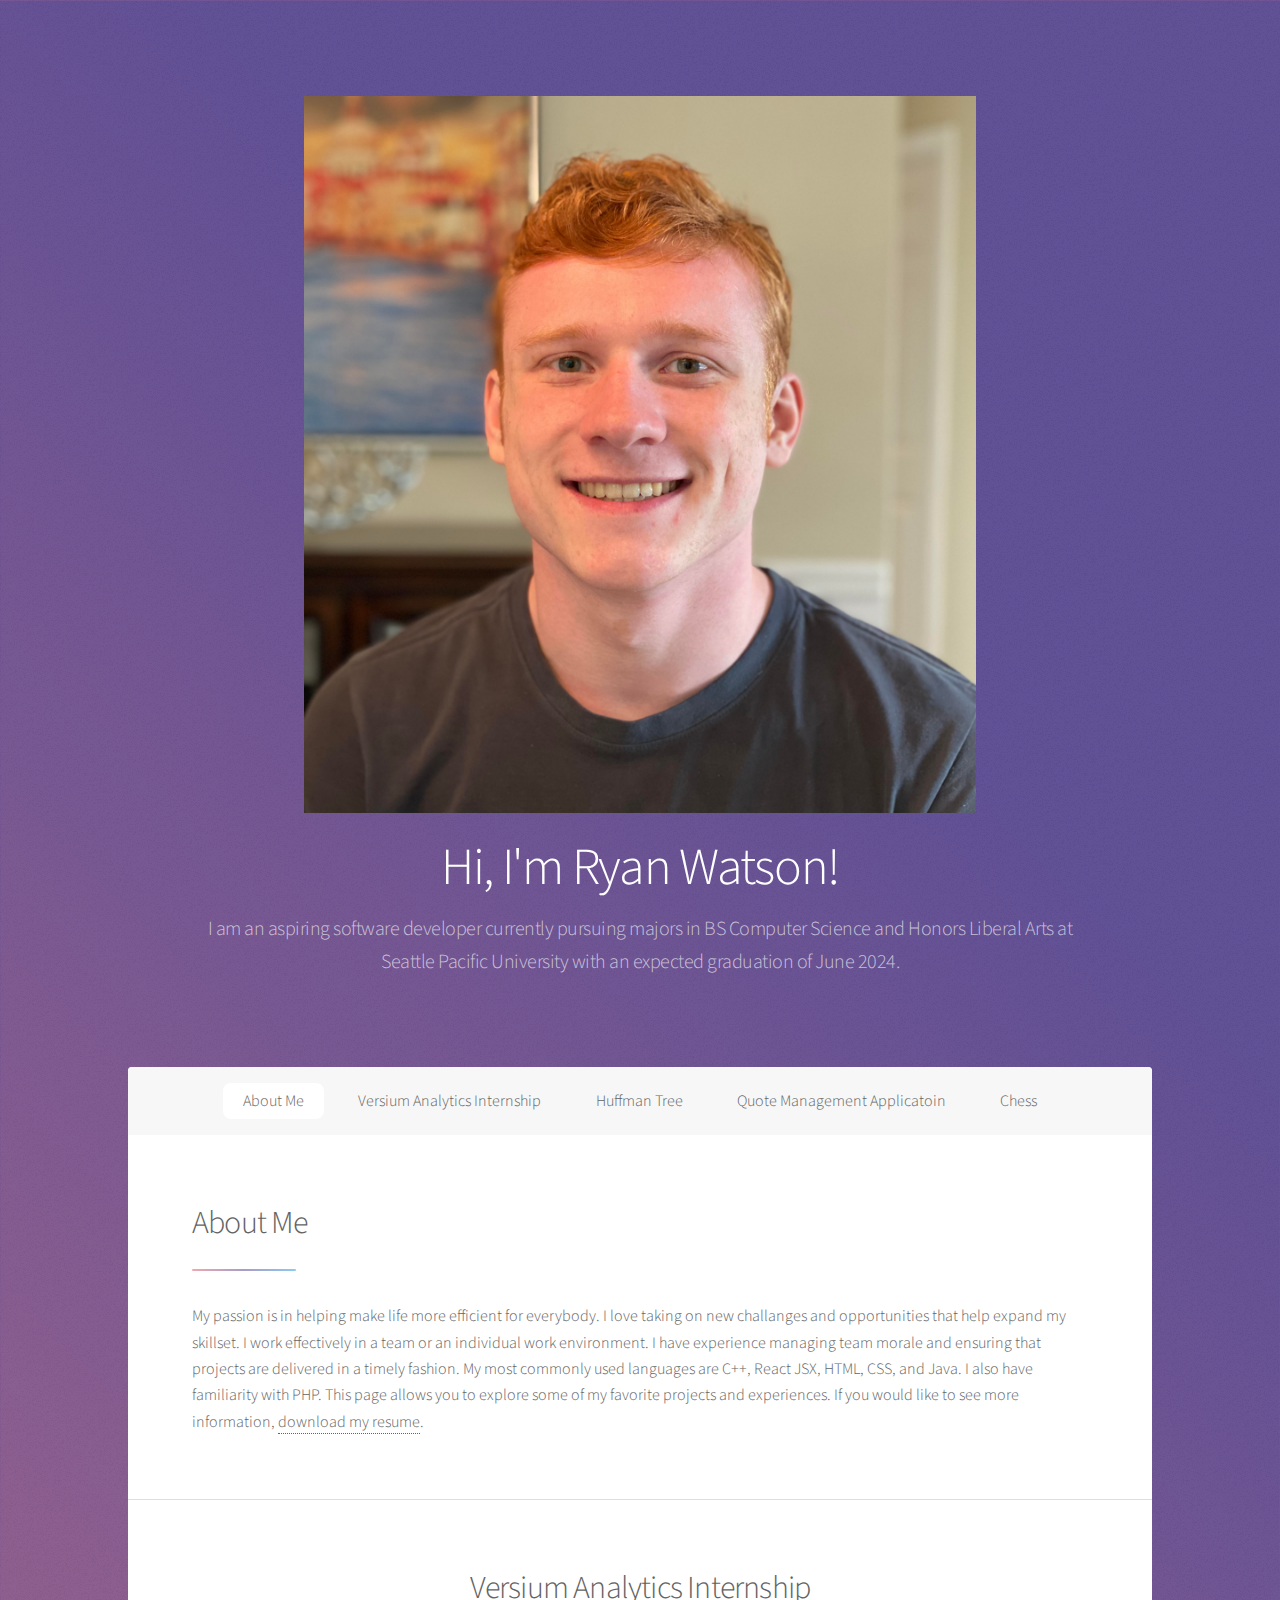
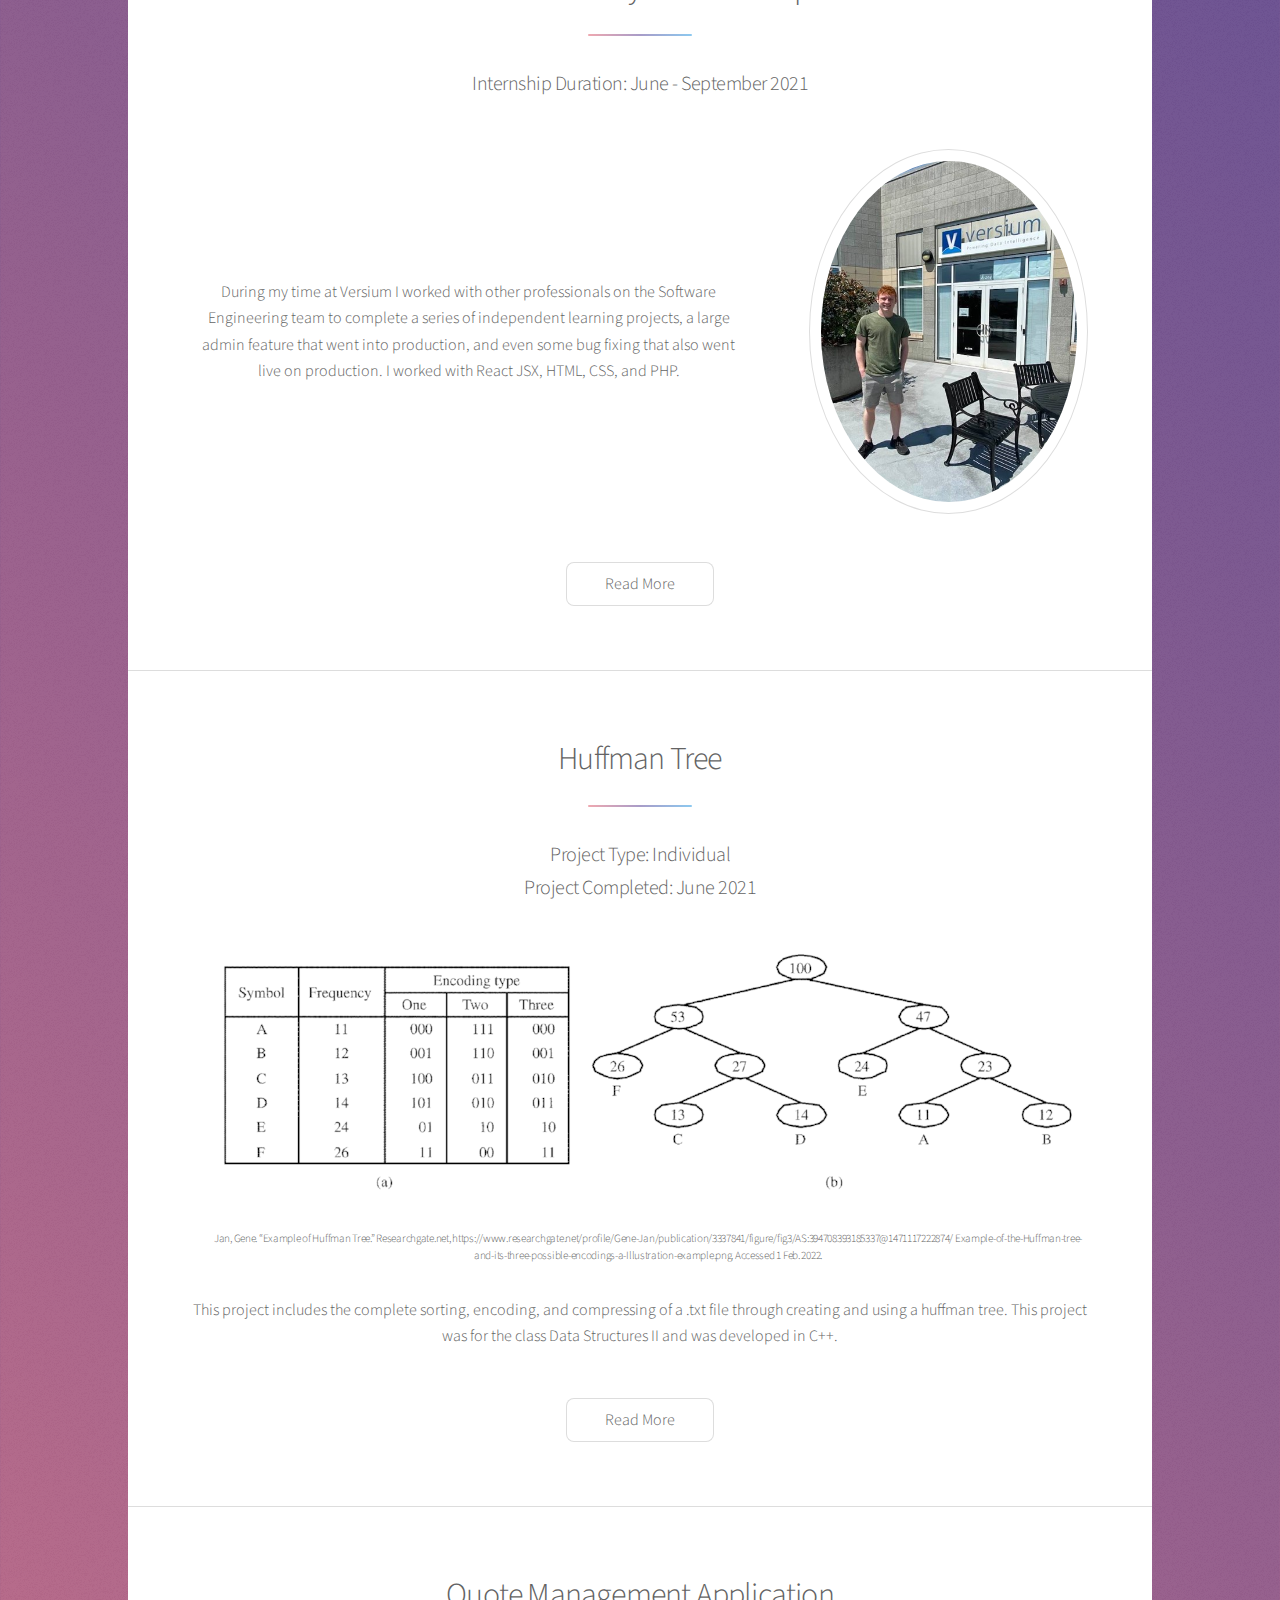
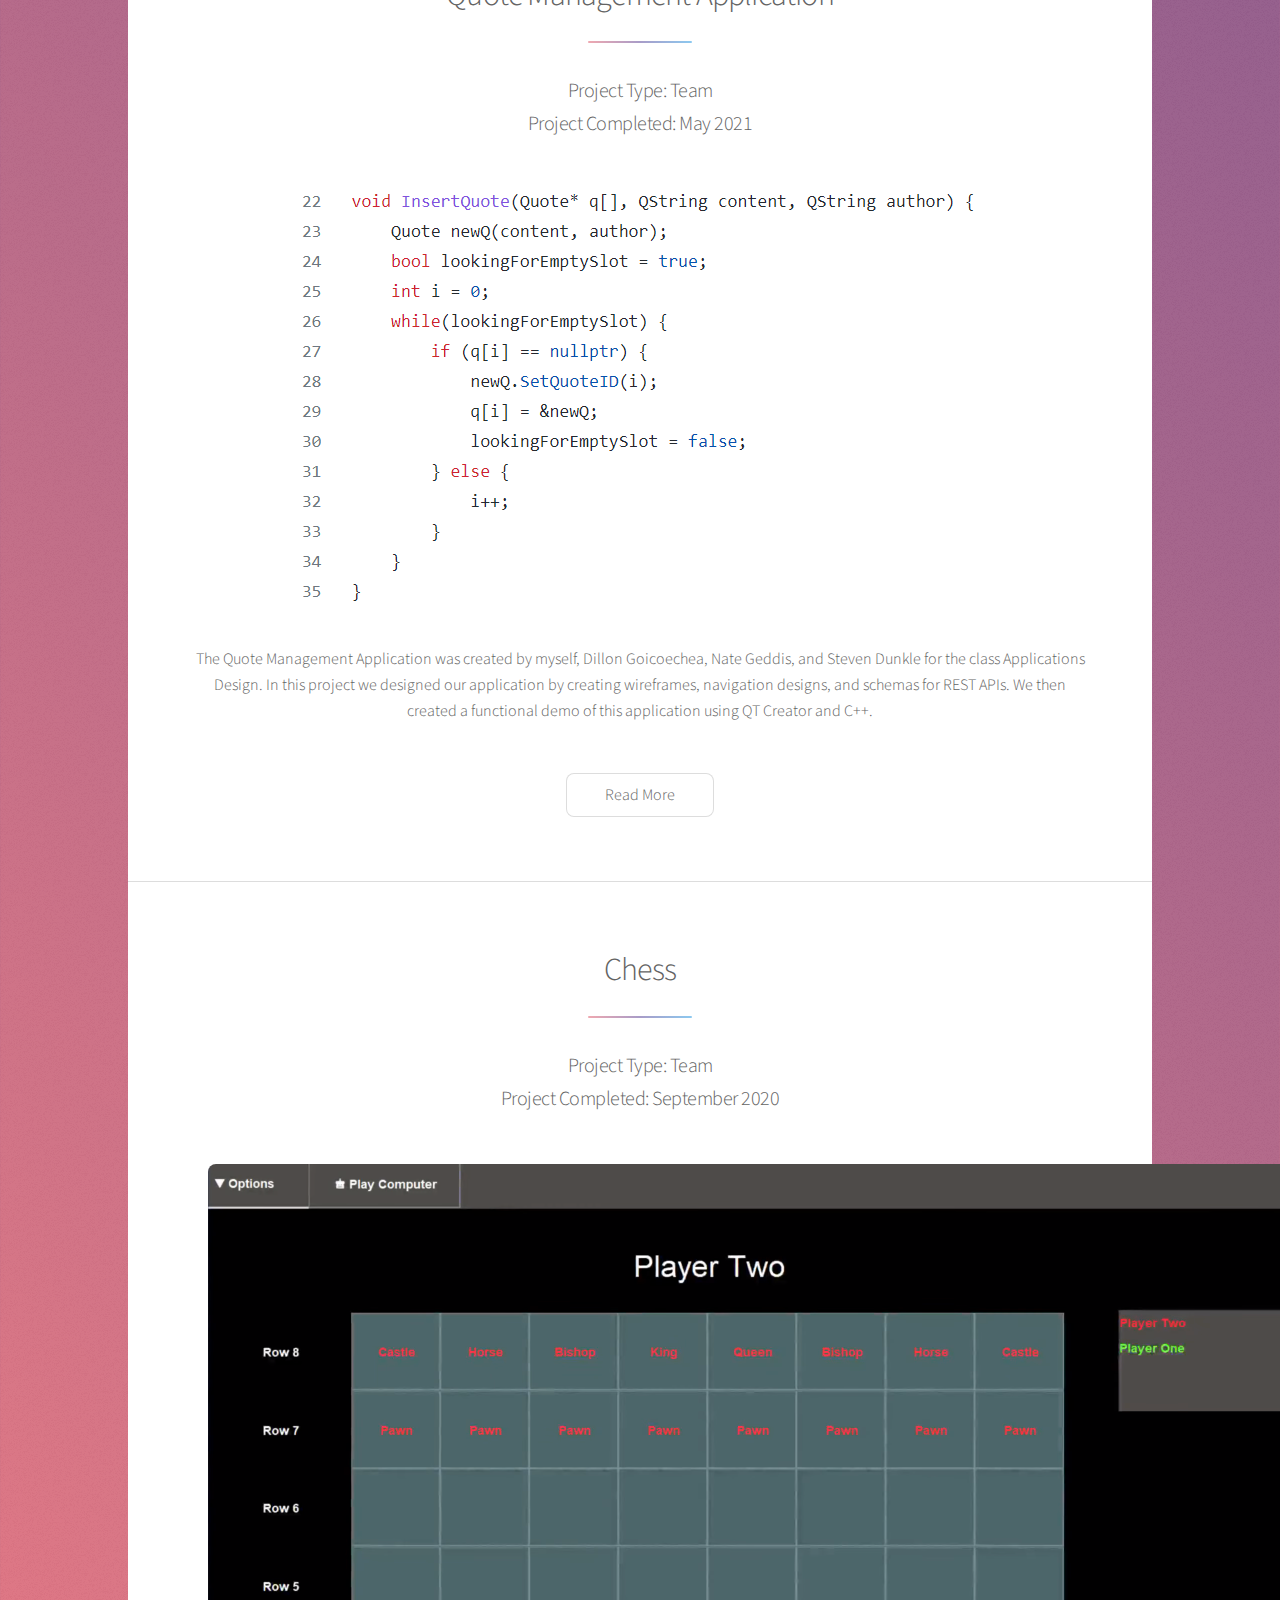
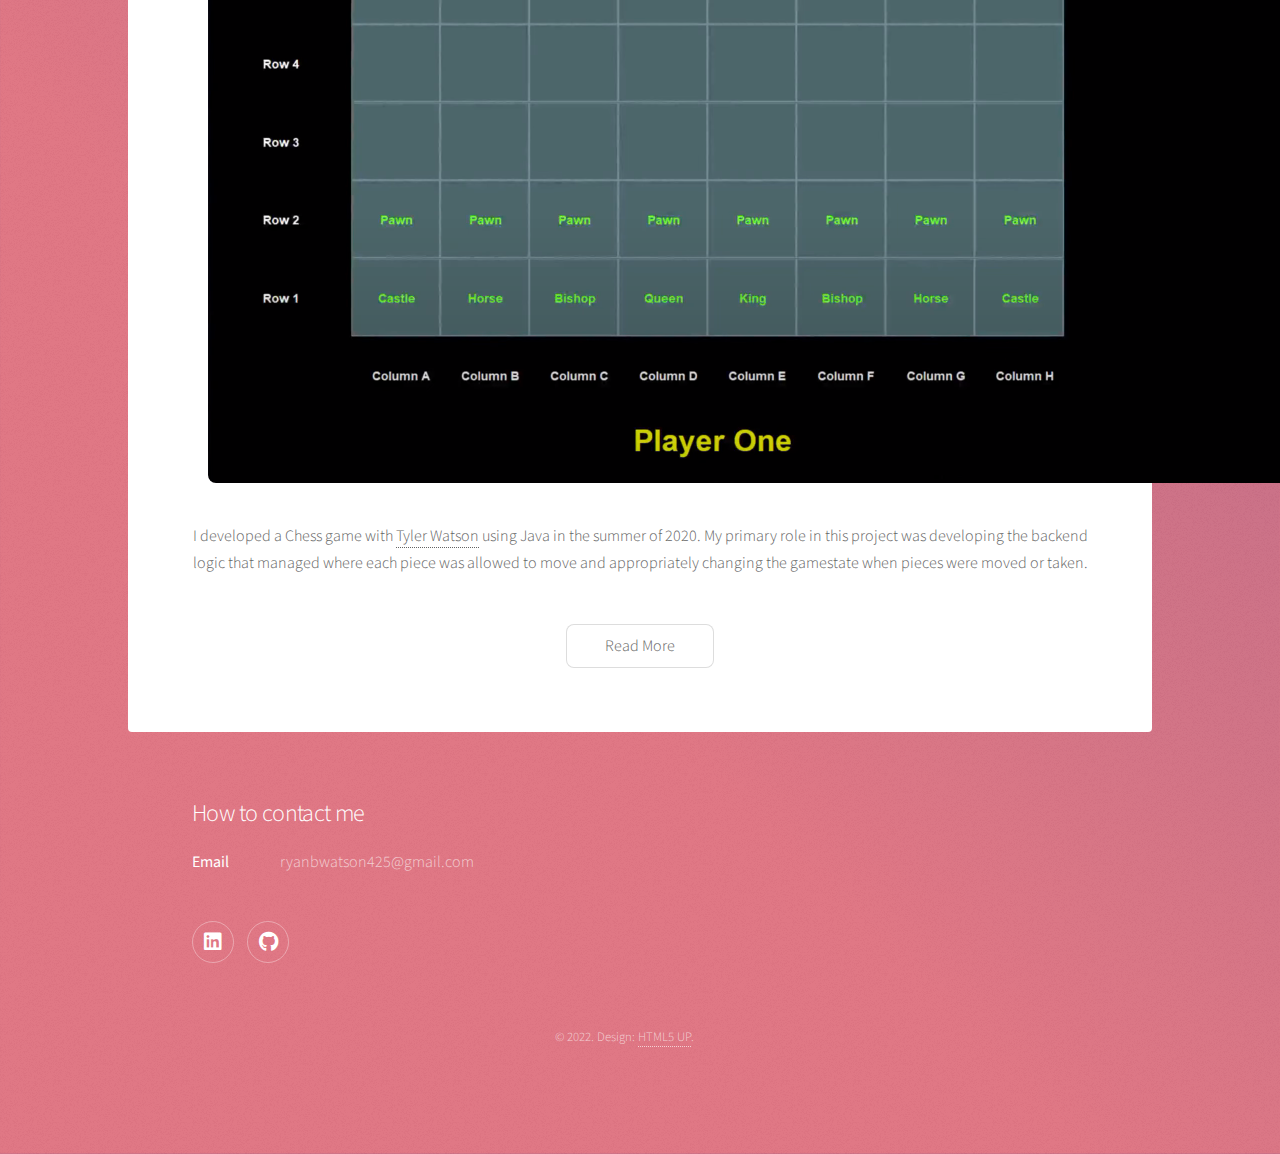
==== index.html @ 38f368bc "Adding Resume PDF" ====
<!DOCTYPE HTML>
<!--
	Portfolio Website created by Ryan Watson using the HTML5 UP 'Stellar' template
	Free for personal and commercial use under the CCA 3.0 license (html5up.net/license)
-->
<html>
	<head>
		<title>Ryan Watson's Portfolio</title>
		<meta charset="utf-8" />
		<meta name="viewport" content="width=device-width, initial-scale=1, user-scalable=no" />
		<link rel="stylesheet" href="assets/css/main.css" />
		<noscript><link rel="stylesheet" href="assets/css/noscript.css" /></noscript>
	</head>
	<body class="is-preload">

		<!-- Wrapper -->
			<div id="wrapper">

				<!-- Header -->
					<header id="header" class="alt">
						<span class="logo"><img src="images/ProfilePicture.jpg" alt="" /></span>
						<h1>Hi, I'm Ryan Watson!</h1>
						<p>
							I am an aspiring software developer currently pursuing majors in BS Computer Science and Honors Liberal Arts at Seattle Pacific University with an expected graduation of June 2024.
						</p>
					</header>

				<!-- Nav -->
					<nav id="nav">
						<ul>
							<li><a href="#intro" class="active">About Me</a></li>
							<li><a href="#first">Versium Analytics Internship</a></li>
							<li><a href="#second">Huffman Tree</a></li>
							<li><a href="#third">Quote Management Applicatoin</a></li>
							<li><a href="#fourth">Chess</a></li>
						</ul>
					</nav>

				<!-- Main -->
					<div id="main">

						<!-- Introduction -->
							<section id="intro" class="main">
								<div class="spotlight">
									<div class="content">
										<header class="major">
											<h2>About Me</h2>
										</header>
										<p>My passion is in helping make life more efficient for everybody. I love taking on new challanges and opportunities that help expand my skillset.
										   I work effectively in a team or an individual work environment. I have experience managing team morale and ensuring that projects are delivered in a timely fashion.
										   My most commonly used languages are C++, React JSX, HTML, CSS, and Java. I also have familiarity with PHP.
										   This page allows you to explore some of my favorite projects and experiences. If you would like to see more information,
										   <a href = "" download = "C:\Users\Ryan Watson\OneDrive\Documents\Portfolio Website\RyanWatson425.github.io\Resume 3_4_22.pdf">download my resume</a>.
										</p>
									</div>
								</div>
							</section>

						<!-- First Section -->
							<section id="first" class="main special">
									<header class="major">
										<h2>Versium Analytics Internship</h2>
										<p>Internship Duration: June - September 2021</p>
									</header>
									<div class="spotlight">
										<div class="content">
											<p>
												During my time at Versium I worked with other professionals on the Software Engineering team to complete a series of independent learning projects,
												a large admin feature that went into production, and even some bug fixing that also went live on production. I worked with React JSX, HTML, CSS, and PHP.
											</p>
										</div>
										<span class="image"><img src="images/Versium.jpg" alt="" /></span>
									</div>
									<footer class="major">
										<ul class="actions special">
											<li><a href="versium.html" class="button">Read More</a></li>
										</ul>
									</footer>
							</section>

						<!-- Second Section -->
						<section id="second" class="main special">
							<header class="major">
								<h2>Huffman Tree</h2>
								<p>Project Type: Individual<br />
								   Project Completed: June 2021</p>
							</header>
							<ul class="list-group list-group-vertical">
								<span class="image"><img src="images/Huffman1.png"></span>
								<p>
									<h6>
										Jan, Gene. “Example of Huffman Tree.” Researchgate.net, https://www.researchgate.net/profile/Gene-Jan/publication/3337841/figure/fig3/AS:394708393185337@1471117222874/
										Example-of-the-Huffman-tree-and-its-three-possible-encodings-a-Illustration-example.png. Accessed 1 Feb. 2022. 
									</h6>
								</p>
							</ul>
							<div class="content">
								<p>
									This project includes the complete sorting, encoding, and compressing of a .txt file through creating and using a huffman tree. This project was for the class Data Structures II and was developed in C++.
								</p>
							</div>
							<footer class="major">
								<ul class="actions special">
									<li><a href="huffman.html" class="button">Read More</a></li>
								</ul>
							</footer>
						</section>

						<!-- Third Section -->
						<section id="third" class="main special">
							<header class="major">
								<h2>Quote Management Application</h2>
								<p>Project Type: Team<br />
								   Project Completed: May 2021</p>
							</header>
							<ul class="list-group list-group-vertical">
								<span class="image"><img src="images/QuoteManagement1.PNG"></span>
							</ul>
							<div class="content">
								<p>
									The Quote Management Application was created by myself, Dillon Goicoechea, Nate Geddis, and Steven Dunkle for the class Applications Design. In this project we designed our application by creating wireframes, 
									navigation designs, and schemas for REST APIs. We then created a functional demo of this application using QT Creator and C++.
								</p>
							</div>
							<footer class="major">
								<ul class="actions special">
									<li><a href="quote.html" class="button">Read More</a></li>
								</ul>
							</footer>
						</section>

						<!-- Fourth Section -->
						<section id="fourth" class="main special">
							<header class="major">
								<h2>Chess</h2>
								<p>Project Type: Team<br />
								   Project Completed: September 2020</p>
							</header>
							<ul class="list-group list-group-vertical">
								<span class="image"><img src="images/Chess1.PNG"></span>
							</ul>
							<div class="content">
								<p>
									I developed a Chess game with <a href="https://linkedin.com/in/tyler-w-75ab44132">Tyler Watson</a> using Java in the summer of 2020. My primary role in this project was developing the backend logic that managed where each piece was 
									allowed to move and appropriately changing the gamestate when pieces were moved or taken.
								</p>
							</div>
							<footer class="major">
								<ul class="actions special">
									<li><a href="chess.html" class="button">Read More</a></li>
								</ul>
							</footer>
						</section>
					</div>

				<!-- Footer -->
					<footer id="footer">
						<section>
							<h2>How to contact me</h2>
							<dl class="alt">
								<dt>Email</dt>
								<dd>ryanbwatson425@gmail.com</dd>
							</dl>
							<ul class="icons">
								<li><a href="https://www.linkedin.com/in/ryan-watson-4a8690213" class="icon brands fa-linkedin alt"><span class="label">LinkedIn</span></a></li>
								<li><a href="https://github.com/RyanWatson425" class="icon brands fa-github alt"><span class="label">GitHub</span></a></li>
							</ul>
						</section>
						<p class="copyright">&copy; 2022. Design: <a href="https://html5up.net">HTML5 UP</a>.</p>
					</footer>
			</div>

		<!-- Scripts -->
			<script src="assets/js/jquery.min.js"></script>
			<script src="assets/js/jquery.scrollex.min.js"></script>
			<script src="assets/js/jquery.scrolly.min.js"></script>
			<script src="assets/js/browser.min.js"></script>
			<script src="assets/js/breakpoints.min.js"></script>
			<script src="assets/js/util.js"></script>
			<script src="assets/js/main.js"></script>

	</body>
</html>
---- assets/css/main.css ----
@import url(fontawesome-all.min.css);
@import 'https://fonts.googleapis.com/css?family=Source+Sans+Pro:300,400';

/*
	Stellar by HTML5 UP
	html5up.net | @ajlkn
	Free for personal and commercial use under the CCA 3.0 license (html5up.net/license)
*/

html, body, div, span, applet, object,
iframe, h1, h2, h3, h4, h5, h6, p, blockquote,
pre, a, abbr, acronym, address, big, cite,
code, del, dfn, em, img, ins, kbd, q, s, samp,
small, strike, strong, sub, sup, tt, var, b,
u, i, center, dl, dt, dd, ol, ul, li, fieldset,
form, label, legend, table, caption, tbody,
tfoot, thead, tr, th, td, article, aside,
canvas, details, embed, figure, figcaption,
footer, header, hgroup, menu, nav, output, ruby,
section, summary, time, mark, audio, video {
	margin: 0;
	padding: 0;
	border: 0;
	font-size: 100%;
	font: inherit;
	vertical-align: baseline;}

article, aside, details, figcaption, figure,
footer, header, hgroup, menu, nav, section {
	display: block;}

body {
	line-height: 1;
}

ol, ul {
	list-style: none;
}

blockquote, q {
	quotes: none;
}

	blockquote:before, blockquote:after, q:before, q:after {
		content: '';
		content: none;
	}

table {
	border-collapse: collapse;
	border-spacing: 0;
}

body {
	-webkit-text-size-adjust: none;
}

mark {
	background-color: transparent;
	color: inherit;
}

input::-moz-focus-inner {
	border: 0;
	padding: 0;
}

input, select, textarea {
	-moz-appearance: none;
	-webkit-appearance: none;
	-ms-appearance: none;
	appearance: none;
}

/* Basic */

	@-ms-viewport {
		width: device-width;
	}

	body {
		-ms-overflow-style: scrollbar;
	}

	@media screen and (max-width: 480px) {

		html, body {
			min-width: 320px;
		}

	}

	html {
		box-sizing: border-box;
	}

	*, *:before, *:after {
		box-sizing: inherit;
	}

	body {
		background-color: #93755d;
		background-image: url("images/overlay.png"), -moz-linear-gradient(45deg, #e37682 15%, #5f4d93 85%);
		background-image: url("images/overlay.png"), -webkit-linear-gradient(45deg, #e37682 15%, #5f4d93 85%);
		background-image: url("images/overlay.png"), -ms-linear-gradient(45deg, #e37682 15%, #5f4d93 85%);
		background-image: url("images/overlay.png"), linear-gradient(45deg, #e37682 15%, #5f4d93 85%);
	}

		body.is-preload *, body.is-preload *:before, body.is-preload *:after {
			-moz-animation: none !important;
			-webkit-animation: none !important;
			-ms-animation: none !important;
			animation: none !important;
			-moz-transition: none !important;
			-webkit-transition: none !important;
			-ms-transition: none !important;
			transition: none !important;
		}

/* Type */

	body {
		background-color: #e29c4c;
		color: rgba(255, 255, 255, 0.65);
	}

	body, input, select, textarea {
		font-family: "Source Sans Pro", Helvetica, sans-serif;
		font-size: 17pt;
		font-weight: 300;
		line-height: 1.65;
	}

		@media screen and (max-width: 1680px) {

			body, input, select, textarea {
				font-size: 14pt;
			}

		}

		@media screen and (max-width: 1280px) {

			body, input, select, textarea {
				font-size: 12pt;
			}

		}

		@media screen and (max-width: 360px) {

			body, input, select, textarea {
				font-size: 11pt;
			}

		}

	a {
		-moz-transition: color 0.2s ease, border-bottom 0.2s ease;
		-webkit-transition: color 0.2s ease, border-bottom 0.2s ease;
		-ms-transition: color 0.2s ease, border-bottom 0.2s ease;
		transition: color 0.2s ease, border-bottom 0.2s ease;
		text-decoration: none;
		border-bottom: dotted 1px;
		color: inherit;
	}

		a:hover {
			border-bottom-color: transparent;
		}

	strong, b {
		font-weight: 400;
	}

	em, i {
		font-style: italic;
	}

	p {
		margin: 0 0 2em 0;
	}

		p.content {
			-moz-columns: 20em 2;
			-webkit-columns: 20em 2;
			-ms-columns: 20em 2;
			columns: 20em 2;
			-moz-column-gap: 2em;
			-webkit-column-gap: 2em;
			-ms-column-gap: 2em;
			column-gap: 2em;
			text-align: justify;
		}

	h1, h2, h3, h4, h5, h6 {
		font-weight: 300;
		line-height: 1.5;
		margin: 0 0 0.7em 0;
		letter-spacing: -0.025em;
	}

		h1 a, h2 a, h3 a, h4 a, h5 a, h6 a {
			color: inherit;
			text-decoration: none;
		}

	h1 {
		font-size: 2.5em;
		line-height: 1.2;
	}

	h2 {
		font-size: 1.5em;
	}

	h3 {
		font-size: 1.25em;
	}

	h4 {
		font-size: 1.1em;
	}

	h5 {
		font-size: 0.9em;
	}

	h6 {
		font-size: 0.7em;
	}

	@media screen and (max-width: 736px) {

		h1 {
			font-size: 2em;
		}

	}

	sub {
		font-size: 0.8em;
		position: relative;
		top: 0.5em;
	}

	sup {
		font-size: 0.8em;
		position: relative;
		top: -0.5em;
	}

	blockquote {
		border-left: solid 4px;
		font-style: italic;
		margin: 0 0 2em 0;
		padding: 0.5em 0 0.5em 2em;
	}

	code {
		border-radius: 8px;
		border: solid 1px;
		font-family: "Courier New", monospace;
		font-size: 0.9em;
		margin: 0 0.25em;
		padding: 0.25em 0.65em;
	}

	pre {
		-webkit-overflow-scrolling: touch;
		font-family: "Courier New", monospace;
		font-size: 0.9em;
		margin: 0 0 2em 0;
	}

		pre code {
			display: block;
			line-height: 1.75;
			padding: 1em 1.5em;
			overflow-x: auto;
		}

	hr {
		border: 0;
		border-bottom: solid 1px;
		margin: 2em 0;
	}

		hr.major {
			margin: 3em 0;
		}

	.align-left {
		text-align: left;
	}

	.align-center {
		text-align: center;
	}

	.align-right {
		text-align: right;
	}

	input, select, textarea {
		color: #ffffff;
	}

	a:hover {
		color: #ffffff;
	}

	strong, b {
		color: #ffffff;
	}

	h1, h2, h3, h4, h5, h6 {
		color: #ffffff;
	}

	blockquote {
		border-left-color: rgba(255, 255, 255, 0.35);
	}

	code {
		background: rgba(255, 255, 255, 0.075);
		border-color: rgba(255, 255, 255, 0.35);
	}

	hr {
		border-bottom-color: rgba(255, 255, 255, 0.35);
	}

/* Row */

	.row {
		display: flex;
		flex-wrap: wrap;
		box-sizing: border-box;
		align-items: stretch;
	}

		.row > * {
			box-sizing: border-box;
		}

		.row.gtr-uniform > * > :last-child {
			margin-bottom: 0;
		}

		.row.aln-left {
			justify-content: flex-start;
		}

		.row.aln-center {
			justify-content: center;
		}

		.row.aln-right {
			justify-content: flex-end;
		}

		.row.aln-top {
			align-items: flex-start;
		}

		.row.aln-middle {
			align-items: center;
		}

		.row.aln-bottom {
			align-items: flex-end;
		}

		.row > .imp {
			order: -1;
		}

		.row > .col-1 {
			width: 8.33333%;
		}

		.row > .off-1 {
			margin-left: 8.33333%;
		}

		.row > .col-2 {
			width: 16.66667%;
		}

		.row > .off-2 {
			margin-left: 16.66667%;
		}

		.row > .col-3 {
			width: 25%;
		}

		.row > .off-3 {
			margin-left: 25%;
		}

		.row > .col-4 {
			width: 33.33333%;
		}

		.row > .off-4 {
			margin-left: 33.33333%;
		}

		.row > .col-5 {
			width: 41.66667%;
		}

		.row > .off-5 {
			margin-left: 41.66667%;
		}

		.row > .col-6 {
			width: 50%;
		}

		.row > .off-6 {
			margin-left: 50%;
		}

		.row > .col-7 {
			width: 58.33333%;
		}

		.row > .off-7 {
			margin-left: 58.33333%;
		}

		.row > .col-8 {
			width: 66.66667%;
		}

		.row > .off-8 {
			margin-left: 66.66667%;
		}

		.row > .col-9 {
			width: 75%;
		}

		.row > .off-9 {
			margin-left: 75%;
		}

		.row > .col-10 {
			width: 83.33333%;
		}

		.row > .off-10 {
			margin-left: 83.33333%;
		}

		.row > .col-11 {
			width: 91.66667%;
		}

		.row > .off-11 {
			margin-left: 91.66667%;
		}

		.row > .col-12 {
			width: 100%;
		}

		.row > .off-12 {
			margin-left: 100%;
		}

		.row.gtr-0 {
			margin-top: 0;
			margin-left: 0em;
		}

			.row.gtr-0 > * {
				padding: 0 0 0 0em;
			}

			.row.gtr-0.gtr-uniform {
				margin-top: 0em;
			}

				.row.gtr-0.gtr-uniform > * {
					padding-top: 0em;
				}

		.row.gtr-25 {
			margin-top: 0;
			margin-left: -0.375em;
		}

			.row.gtr-25 > * {
				padding: 0 0 0 0.375em;
			}

			.row.gtr-25.gtr-uniform {
				margin-top: -0.375em;
			}

				.row.gtr-25.gtr-uniform > * {
					padding-top: 0.375em;
				}

		.row.gtr-50 {
			margin-top: 0;
			margin-left: -0.75em;
		}

			.row.gtr-50 > * {
				padding: 0 0 0 0.75em;
			}

			.row.gtr-50.gtr-uniform {
				margin-top: -0.75em;
			}

				.row.gtr-50.gtr-uniform > * {
					padding-top: 0.75em;
				}

		.row {
			margin-top: 0;
			margin-left: -1.5em;
		}

			.row > * {
				padding: 0 0 0 1.5em;
			}

			.row.gtr-uniform {
				margin-top: -1.5em;
			}

				.row.gtr-uniform > * {
					padding-top: 1.5em;
				}

		.row.gtr-150 {
			margin-top: 0;
			margin-left: -2.25em;
		}

			.row.gtr-150 > * {
				padding: 0 0 0 2.25em;
			}

			.row.gtr-150.gtr-uniform {
				margin-top: -2.25em;
			}

				.row.gtr-150.gtr-uniform > * {
					padding-top: 2.25em;
				}

		.row.gtr-200 {
			margin-top: 0;
			margin-left: -3em;
		}

			.row.gtr-200 > * {
				padding: 0 0 0 3em;
			}

			.row.gtr-200.gtr-uniform {
				margin-top: -3em;
			}

				.row.gtr-200.gtr-uniform > * {
					padding-top: 3em;
				}

		@media screen and (max-width: 1680px) {

			.row {
				display: flex;
				flex-wrap: wrap;
				box-sizing: border-box;
				align-items: stretch;
			}

				.row > * {
					box-sizing: border-box;
				}

				.row.gtr-uniform > * > :last-child {
					margin-bottom: 0;
				}

				.row.aln-left {
					justify-content: flex-start;
				}

				.row.aln-center {
					justify-content: center;
				}

				.row.aln-right {
					justify-content: flex-end;
				}

				.row.aln-top {
					align-items: flex-start;
				}

				.row.aln-middle {
					align-items: center;
				}

				.row.aln-bottom {
					align-items: flex-end;
				}

				.row > .imp-xlarge {
					order: -1;
				}

				.row > .col-1-xlarge {
					width: 8.33333%;
				}

				.row > .off-1-xlarge {
					margin-left: 8.33333%;
				}

				.row > .col-2-xlarge {
					width: 16.66667%;
				}

				.row > .off-2-xlarge {
					margin-left: 16.66667%;
				}

				.row > .col-3-xlarge {
					width: 25%;
				}

				.row > .off-3-xlarge {
					margin-left: 25%;
				}

				.row > .col-4-xlarge {
					width: 33.33333%;
				}

				.row > .off-4-xlarge {
					margin-left: 33.33333%;
				}

				.row > .col-5-xlarge {
					width: 41.66667%;
				}

				.row > .off-5-xlarge {
					margin-left: 41.66667%;
				}

				.row > .col-6-xlarge {
					width: 50%;
				}

				.row > .off-6-xlarge {
					margin-left: 50%;
				}

				.row > .col-7-xlarge {
					width: 58.33333%;
				}

				.row > .off-7-xlarge {
					margin-left: 58.33333%;
				}

				.row > .col-8-xlarge {
					width: 66.66667%;
				}

				.row > .off-8-xlarge {
					margin-left: 66.66667%;
				}

				.row > .col-9-xlarge {
					width: 75%;
				}

				.row > .off-9-xlarge {
					margin-left: 75%;
				}

				.row > .col-10-xlarge {
					width: 83.33333%;
				}

				.row > .off-10-xlarge {
					margin-left: 83.33333%;
				}

				.row > .col-11-xlarge {
					width: 91.66667%;
				}

				.row > .off-11-xlarge {
					margin-left: 91.66667%;
				}

				.row > .col-12-xlarge {
					width: 100%;
				}

				.row > .off-12-xlarge {
					margin-left: 100%;
				}

				.row.gtr-0 {
					margin-top: 0;
					margin-left: 0em;
				}

					.row.gtr-0 > * {
						padding: 0 0 0 0em;
					}

					.row.gtr-0.gtr-uniform {
						margin-top: 0em;
					}

						.row.gtr-0.gtr-uniform > * {
							padding-top: 0em;
						}

				.row.gtr-25 {
					margin-top: 0;
					margin-left: -0.375em;
				}

					.row.gtr-25 > * {
						padding: 0 0 0 0.375em;
					}

					.row.gtr-25.gtr-uniform {
						margin-top: -0.375em;
					}

						.row.gtr-25.gtr-uniform > * {
							padding-top: 0.375em;
						}

				.row.gtr-50 {
					margin-top: 0;
					margin-left: -0.75em;
				}

					.row.gtr-50 > * {
						padding: 0 0 0 0.75em;
					}

					.row.gtr-50.gtr-uniform {
						margin-top: -0.75em;
					}

						.row.gtr-50.gtr-uniform > * {
							padding-top: 0.75em;
						}

				.row {
					margin-top: 0;
					margin-left: -1.5em;
				}

					.row > * {
						padding: 0 0 0 1.5em;
					}

					.row.gtr-uniform {
						margin-top: -1.5em;
					}

						.row.gtr-uniform > * {
							padding-top: 1.5em;
						}

				.row.gtr-150 {
					margin-top: 0;
					margin-left: -2.25em;
				}

					.row.gtr-150 > * {
						padding: 0 0 0 2.25em;
					}

					.row.gtr-150.gtr-uniform {
						margin-top: -2.25em;
					}

						.row.gtr-150.gtr-uniform > * {
							padding-top: 2.25em;
						}

				.row.gtr-200 {
					margin-top: 0;
					margin-left: -3em;
				}

					.row.gtr-200 > * {
						padding: 0 0 0 3em;
					}

					.row.gtr-200.gtr-uniform {
						margin-top: -3em;
					}

						.row.gtr-200.gtr-uniform > * {
							padding-top: 3em;
						}

		}

		@media screen and (max-width: 1280px) {

			.row {
				display: flex;
				flex-wrap: wrap;
				box-sizing: border-box;
				align-items: stretch;
			}

				.row > * {
					box-sizing: border-box;
				}

				.row.gtr-uniform > * > :last-child {
					margin-bottom: 0;
				}

				.row.aln-left {
					justify-content: flex-start;
				}

				.row.aln-center {
					justify-content: center;
				}

				.row.aln-right {
					justify-content: flex-end;
				}

				.row.aln-top {
					align-items: flex-start;
				}

				.row.aln-middle {
					align-items: center;
				}

				.row.aln-bottom {
					align-items: flex-end;
				}

				.row > .imp-large {
					order: -1;
				}

				.row > .col-1-large {
					width: 8.33333%;
				}

				.row > .off-1-large {
					margin-left: 8.33333%;
				}

				.row > .col-2-large {
					width: 16.66667%;
				}

				.row > .off-2-large {
					margin-left: 16.66667%;
				}

				.row > .col-3-large {
					width: 25%;
				}

				.row > .off-3-large {
					margin-left: 25%;
				}

				.row > .col-4-large {
					width: 33.33333%;
				}

				.row > .off-4-large {
					margin-left: 33.33333%;
				}

				.row > .col-5-large {
					width: 41.66667%;
				}

				.row > .off-5-large {
					margin-left: 41.66667%;
				}

				.row > .col-6-large {
					width: 50%;
				}

				.row > .off-6-large {
					margin-left: 50%;
				}

				.row > .col-7-large {
					width: 58.33333%;
				}

				.row > .off-7-large {
					margin-left: 58.33333%;
				}

				.row > .col-8-large {
					width: 66.66667%;
				}

				.row > .off-8-large {
					margin-left: 66.66667%;
				}

				.row > .col-9-large {
					width: 75%;
				}

				.row > .off-9-large {
					margin-left: 75%;
				}

				.row > .col-10-large {
					width: 83.33333%;
				}

				.row > .off-10-large {
					margin-left: 83.33333%;
				}

				.row > .col-11-large {
					width: 91.66667%;
				}

				.row > .off-11-large {
					margin-left: 91.66667%;
				}

				.row > .col-12-large {
					width: 100%;
				}

				.row > .off-12-large {
					margin-left: 100%;
				}

				.row.gtr-0 {
					margin-top: 0;
					margin-left: 0em;
				}

					.row.gtr-0 > * {
						padding: 0 0 0 0em;
					}

					.row.gtr-0.gtr-uniform {
						margin-top: 0em;
					}

						.row.gtr-0.gtr-uniform > * {
							padding-top: 0em;
						}

				.row.gtr-25 {
					margin-top: 0;
					margin-left: -0.375em;
				}

					.row.gtr-25 > * {
						padding: 0 0 0 0.375em;
					}

					.row.gtr-25.gtr-uniform {
						margin-top: -0.375em;
					}

						.row.gtr-25.gtr-uniform > * {
							padding-top: 0.375em;
						}

				.row.gtr-50 {
					margin-top: 0;
					margin-left: -0.75em;
				}

					.row.gtr-50 > * {
						padding: 0 0 0 0.75em;
					}

					.row.gtr-50.gtr-uniform {
						margin-top: -0.75em;
					}

						.row.gtr-50.gtr-uniform > * {
							padding-top: 0.75em;
						}

				.row {
					margin-top: 0;
					margin-left: -1.5em;
				}

					.row > * {
						padding: 0 0 0 1.5em;
					}

					.row.gtr-uniform {
						margin-top: -1.5em;
					}

						.row.gtr-uniform > * {
							padding-top: 1.5em;
						}

				.row.gtr-150 {
					margin-top: 0;
					margin-left: -2.25em;
				}

					.row.gtr-150 > * {
						padding: 0 0 0 2.25em;
					}

					.row.gtr-150.gtr-uniform {
						margin-top: -2.25em;
					}

						.row.gtr-150.gtr-uniform > * {
							padding-top: 2.25em;
						}

				.row.gtr-200 {
					margin-top: 0;
					margin-left: -3em;
				}

					.row.gtr-200 > * {
						padding: 0 0 0 3em;
					}

					.row.gtr-200.gtr-uniform {
						margin-top: -3em;
					}

						.row.gtr-200.gtr-uniform > * {
							padding-top: 3em;
						}

		}

		@media screen and (max-width: 980px) {

			.row {
				display: flex;
				flex-wrap: wrap;
				box-sizing: border-box;
				align-items: stretch;
			}

				.row > * {
					box-sizing: border-box;
				}

				.row.gtr-uniform > * > :last-child {
					margin-bottom: 0;
				}

				.row.aln-left {
					justify-content: flex-start;
				}

				.row.aln-center {
					justify-content: center;
				}

				.row.aln-right {
					justify-content: flex-end;
				}

				.row.aln-top {
					align-items: flex-start;
				}

				.row.aln-middle {
					align-items: center;
				}

				.row.aln-bottom {
					align-items: flex-end;
				}

				.row > .imp-medium {
					order: -1;
				}

				.row > .col-1-medium {
					width: 8.33333%;
				}

				.row > .off-1-medium {
					margin-left: 8.33333%;
				}

				.row > .col-2-medium {
					width: 16.66667%;
				}

				.row > .off-2-medium {
					margin-left: 16.66667%;
				}

				.row > .col-3-medium {
					width: 25%;
				}

				.row > .off-3-medium {
					margin-left: 25%;
				}

				.row > .col-4-medium {
					width: 33.33333%;
				}

				.row > .off-4-medium {
					margin-left: 33.33333%;
				}

				.row > .col-5-medium {
					width: 41.66667%;
				}

				.row > .off-5-medium {
					margin-left: 41.66667%;
				}

				.row > .col-6-medium {
					width: 50%;
				}

				.row > .off-6-medium {
					margin-left: 50%;
				}

				.row > .col-7-medium {
					width: 58.33333%;
				}

				.row > .off-7-medium {
					margin-left: 58.33333%;
				}

				.row > .col-8-medium {
					width: 66.66667%;
				}

				.row > .off-8-medium {
					margin-left: 66.66667%;
				}

				.row > .col-9-medium {
					width: 75%;
				}

				.row > .off-9-medium {
					margin-left: 75%;
				}

				.row > .col-10-medium {
					width: 83.33333%;
				}

				.row > .off-10-medium {
					margin-left: 83.33333%;
				}

				.row > .col-11-medium {
					width: 91.66667%;
				}

				.row > .off-11-medium {
					margin-left: 91.66667%;
				}

				.row > .col-12-medium {
					width: 100%;
				}

				.row > .off-12-medium {
					margin-left: 100%;
				}

				.row.gtr-0 {
					margin-top: 0;
					margin-left: 0em;
				}

					.row.gtr-0 > * {
						padding: 0 0 0 0em;
					}

					.row.gtr-0.gtr-uniform {
						margin-top: 0em;
					}

						.row.gtr-0.gtr-uniform > * {
							padding-top: 0em;
						}

				.row.gtr-25 {
					margin-top: 0;
					margin-left: -0.375em;
				}

					.row.gtr-25 > * {
						padding: 0 0 0 0.375em;
					}

					.row.gtr-25.gtr-uniform {
						margin-top: -0.375em;
					}

						.row.gtr-25.gtr-uniform > * {
							padding-top: 0.375em;
						}

				.row.gtr-50 {
					margin-top: 0;
					margin-left: -0.75em;
				}

					.row.gtr-50 > * {
						padding: 0 0 0 0.75em;
					}

					.row.gtr-50.gtr-uniform {
						margin-top: -0.75em;
					}

						.row.gtr-50.gtr-uniform > * {
							padding-top: 0.75em;
						}

				.row {
					margin-top: 0;
					margin-left: -1.5em;
				}

					.row > * {
						padding: 0 0 0 1.5em;
					}

					.row.gtr-uniform {
						margin-top: -1.5em;
					}

						.row.gtr-uniform > * {
							padding-top: 1.5em;
						}

				.row.gtr-150 {
					margin-top: 0;
					margin-left: -2.25em;
				}

					.row.gtr-150 > * {
						padding: 0 0 0 2.25em;
					}

					.row.gtr-150.gtr-uniform {
						margin-top: -2.25em;
					}

						.row.gtr-150.gtr-uniform > * {
							padding-top: 2.25em;
						}

				.row.gtr-200 {
					margin-top: 0;
					margin-left: -3em;
				}

					.row.gtr-200 > * {
						padding: 0 0 0 3em;
					}

					.row.gtr-200.gtr-uniform {
						margin-top: -3em;
					}

						.row.gtr-200.gtr-uniform > * {
							padding-top: 3em;
						}

		}

		@media screen and (max-width: 736px) {

			.row {
				display: flex;
				flex-wrap: wrap;
				box-sizing: border-box;
				align-items: stretch;
			}

				.row > * {
					box-sizing: border-box;
				}

				.row.gtr-uniform > * > :last-child {
					margin-bottom: 0;
				}

				.row.aln-left {
					justify-content: flex-start;
				}

				.row.aln-center {
					justify-content: center;
				}

				.row.aln-right {
					justify-content: flex-end;
				}

				.row.aln-top {
					align-items: flex-start;
				}

				.row.aln-middle {
					align-items: center;
				}

				.row.aln-bottom {
					align-items: flex-end;
				}

				.row > .imp-small {
					order: -1;
				}

				.row > .col-1-small {
					width: 8.33333%;
				}

				.row > .off-1-small {
					margin-left: 8.33333%;
				}

				.row > .col-2-small {
					width: 16.66667%;
				}

				.row > .off-2-small {
					margin-left: 16.66667%;
				}

				.row > .col-3-small {
					width: 25%;
				}

				.row > .off-3-small {
					margin-left: 25%;
				}

				.row > .col-4-small {
					width: 33.33333%;
				}

				.row > .off-4-small {
					margin-left: 33.33333%;
				}

				.row > .col-5-small {
					width: 41.66667%;
				}

				.row > .off-5-small {
					margin-left: 41.66667%;
				}

				.row > .col-6-small {
					width: 50%;
				}

				.row > .off-6-small {
					margin-left: 50%;
				}

				.row > .col-7-small {
					width: 58.33333%;
				}

				.row > .off-7-small {
					margin-left: 58.33333%;
				}

				.row > .col-8-small {
					width: 66.66667%;
				}

				.row > .off-8-small {
					margin-left: 66.66667%;
				}

				.row > .col-9-small {
					width: 75%;
				}

				.row > .off-9-small {
					margin-left: 75%;
				}

				.row > .col-10-small {
					width: 83.33333%;
				}

				.row > .off-10-small {
					margin-left: 83.33333%;
				}

				.row > .col-11-small {
					width: 91.66667%;
				}

				.row > .off-11-small {
					margin-left: 91.66667%;
				}

				.row > .col-12-small {
					width: 100%;
				}

				.row > .off-12-small {
					margin-left: 100%;
				}

				.row.gtr-0 {
					margin-top: 0;
					margin-left: 0em;
				}

					.row.gtr-0 > * {
						padding: 0 0 0 0em;
					}

					.row.gtr-0.gtr-uniform {
						margin-top: 0em;
					}

						.row.gtr-0.gtr-uniform > * {
							padding-top: 0em;
						}

				.row.gtr-25 {
					margin-top: 0;
					margin-left: -0.25em;
				}

					.row.gtr-25 > * {
						padding: 0 0 0 0.25em;
					}

					.row.gtr-25.gtr-uniform {
						margin-top: -0.25em;
					}

						.row.gtr-25.gtr-uniform > * {
							padding-top: 0.25em;
						}

				.row.gtr-50 {
					margin-top: 0;
					margin-left: -0.5em;
				}

					.row.gtr-50 > * {
						padding: 0 0 0 0.5em;
					}

					.row.gtr-50.gtr-uniform {
						margin-top: -0.5em;
					}

						.row.gtr-50.gtr-uniform > * {
							padding-top: 0.5em;
						}

				.row {
					margin-top: 0;
					margin-left: -1em;
				}

					.row > * {
						padding: 0 0 0 1em;
					}

					.row.gtr-uniform {
						margin-top: -1em;
					}

						.row.gtr-uniform > * {
							padding-top: 1em;
						}

				.row.gtr-150 {
					margin-top: 0;
					margin-left: -1.5em;
				}

					.row.gtr-150 > * {
						padding: 0 0 0 1.5em;
					}

					.row.gtr-150.gtr-uniform {
						margin-top: -1.5em;
					}

						.row.gtr-150.gtr-uniform > * {
							padding-top: 1.5em;
						}

				.row.gtr-200 {
					margin-top: 0;
					margin-left: -2em;
				}

					.row.gtr-200 > * {
						padding: 0 0 0 2em;
					}

					.row.gtr-200.gtr-uniform {
						margin-top: -2em;
					}

						.row.gtr-200.gtr-uniform > * {
							padding-top: 2em;
						}

		}

		@media screen and (max-width: 480px) {

			.row {
				display: flex;
				flex-wrap: wrap;
				box-sizing: border-box;
				align-items: stretch;
			}

				.row > * {
					box-sizing: border-box;
				}

				.row.gtr-uniform > * > :last-child {
					margin-bottom: 0;
				}

				.row.aln-left {
					justify-content: flex-start;
				}

				.row.aln-center {
					justify-content: center;
				}

				.row.aln-right {
					justify-content: flex-end;
				}

				.row.aln-top {
					align-items: flex-start;
				}

				.row.aln-middle {
					align-items: center;
				}

				.row.aln-bottom {
					align-items: flex-end;
				}

				.row > .imp-xsmall {
					order: -1;
				}

				.row > .col-1-xsmall {
					width: 8.33333%;
				}

				.row > .off-1-xsmall {
					margin-left: 8.33333%;
				}

				.row > .col-2-xsmall {
					width: 16.66667%;
				}

				.row > .off-2-xsmall {
					margin-left: 16.66667%;
				}

				.row > .col-3-xsmall {
					width: 25%;
				}

				.row > .off-3-xsmall {
					margin-left: 25%;
				}

				.row > .col-4-xsmall {
					width: 33.33333%;
				}

				.row > .off-4-xsmall {
					margin-left: 33.33333%;
				}

				.row > .col-5-xsmall {
					width: 41.66667%;
				}

				.row > .off-5-xsmall {
					margin-left: 41.66667%;
				}

				.row > .col-6-xsmall {
					width: 50%;
				}

				.row > .off-6-xsmall {
					margin-left: 50%;
				}

				.row > .col-7-xsmall {
					width: 58.33333%;
				}

				.row > .off-7-xsmall {
					margin-left: 58.33333%;
				}

				.row > .col-8-xsmall {
					width: 66.66667%;
				}

				.row > .off-8-xsmall {
					margin-left: 66.66667%;
				}

				.row > .col-9-xsmall {
					width: 75%;
				}

				.row > .off-9-xsmall {
					margin-left: 75%;
				}

				.row > .col-10-xsmall {
					width: 83.33333%;
				}

				.row > .off-10-xsmall {
					margin-left: 83.33333%;
				}

				.row > .col-11-xsmall {
					width: 91.66667%;
				}

				.row > .off-11-xsmall {
					margin-left: 91.66667%;
				}

				.row > .col-12-xsmall {
					width: 100%;
				}

				.row > .off-12-xsmall {
					margin-left: 100%;
				}

				.row.gtr-0 {
					margin-top: 0;
					margin-left: 0em;
				}

					.row.gtr-0 > * {
						padding: 0 0 0 0em;
					}

					.row.gtr-0.gtr-uniform {
						margin-top: 0em;
					}

						.row.gtr-0.gtr-uniform > * {
							padding-top: 0em;
						}

				.row.gtr-25 {
					margin-top: 0;
					margin-left: -0.3125em;
				}

					.row.gtr-25 > * {
						padding: 0 0 0 0.3125em;
					}

					.row.gtr-25.gtr-uniform {
						margin-top: -0.3125em;
					}

						.row.gtr-25.gtr-uniform > * {
							padding-top: 0.3125em;
						}

				.row.gtr-50 {
					margin-top: 0;
					margin-left: -0.625em;
				}

					.row.gtr-50 > * {
						padding: 0 0 0 0.625em;
					}

					.row.gtr-50.gtr-uniform {
						margin-top: -0.625em;
					}

						.row.gtr-50.gtr-uniform > * {
							padding-top: 0.625em;
						}

				.row {
					margin-top: 0;
					margin-left: -1.25em;
				}

					.row > * {
						padding: 0 0 0 1.25em;
					}

					.row.gtr-uniform {
						margin-top: -1.25em;
					}

						.row.gtr-uniform > * {
							padding-top: 1.25em;
						}

				.row.gtr-150 {
					margin-top: 0;
					margin-left: -1.875em;
				}

					.row.gtr-150 > * {
						padding: 0 0 0 1.875em;
					}

					.row.gtr-150.gtr-uniform {
						margin-top: -1.875em;
					}

						.row.gtr-150.gtr-uniform > * {
							padding-top: 1.875em;
						}

				.row.gtr-200 {
					margin-top: 0;
					margin-left: -2.5em;
				}

					.row.gtr-200 > * {
						padding: 0 0 0 2.5em;
					}

					.row.gtr-200.gtr-uniform {
						margin-top: -2.5em;
					}

						.row.gtr-200.gtr-uniform > * {
							padding-top: 2.5em;
						}

		}

/* Box */

	.box {
		border-radius: 8px;
		border: solid;
		margin-bottom: 2em;
		padding: 1.5em;
	}

		.box > :last-child,
		.box > :last-child > :last-child,
		.box > :last-child > :last-child > :last-child {
			margin-bottom: 0;
		}

		.box.alt {
			border: 0;
			border-radius: 0;
			padding: 0;
		}

	.box {
		border-color: rgba(255, 255, 255, 0.35);
	}

/* Button */

	input[type="submit"],
	input[type="reset"],
	input[type="button"],
	button,
	.button {
		-moz-appearance: none;
		-webkit-appearance: none;
		-ms-appearance: none;
		appearance: none;
		-moz-transition: background-color 0.2s ease-in-out, color 0.2s ease-in-out;
		-webkit-transition: background-color 0.2s ease-in-out, color 0.2s ease-in-out;
		-ms-transition: background-color 0.2s ease-in-out, color 0.2s ease-in-out;
		transition: background-color 0.2s ease-in-out, color 0.2s ease-in-out;
		border-radius: 8px;
		border: 0;
		cursor: pointer;
		display: inline-block;
		font-weight: 300;
		height: 2.75em;
		line-height: 2.75em;
		min-width: 9.25em;
		padding: 0 1.5em;
		text-align: center;
		text-decoration: none;
		white-space: nowrap;
	}

		input[type="submit"].icon,
		input[type="reset"].icon,
		input[type="button"].icon,
		button.icon,
		.button.icon {
			padding-left: 1.35em;
		}

			input[type="submit"].icon:before,
			input[type="reset"].icon:before,
			input[type="button"].icon:before,
			button.icon:before,
			.button.icon:before {
				margin-right: 0.5em;
			}

		input[type="submit"].fit,
		input[type="reset"].fit,
		input[type="button"].fit,
		button.fit,
		.button.fit {
			width: 100%;
		}

		input[type="submit"].small,
		input[type="reset"].small,
		input[type="button"].small,
		button.small,
		.button.small {
			font-size: 0.8em;
		}

		input[type="submit"].large,
		input[type="reset"].large,
		input[type="button"].large,
		button.large,
		.button.large {
			font-size: 1.35em;
		}

		input[type="submit"].disabled, input[type="submit"]:disabled,
		input[type="reset"].disabled,
		input[type="reset"]:disabled,
		input[type="button"].disabled,
		input[type="button"]:disabled,
		button.disabled,
		button:disabled,
		.button.disabled,
		.button:disabled {
			pointer-events: none;
			opacity: 0.25;
		}

		@media screen and (max-width: 736px) {

			input[type="submit"],
			input[type="reset"],
			input[type="button"],
			button,
			.button {
				min-width: 0;
			}

		}

	input[type="submit"],
	input[type="reset"],
	input[type="button"],
	button,
	.button {
		background-color: transparent;
		box-shadow: inset 0 0 0 1px rgba(255, 255, 255, 0.35);
		color: #ffffff !important;
	}

		input[type="submit"]:hover,
		input[type="reset"]:hover,
		input[type="button"]:hover,
		button:hover,
		.button:hover {
			background-color: rgba(255, 255, 255, 0.075);
		}

		input[type="submit"]:active,
		input[type="reset"]:active,
		input[type="button"]:active,
		button:active,
		.button:active {
			background-color: rgba(255, 255, 255, 0.2);
		}

		input[type="submit"].icon:before,
		input[type="reset"].icon:before,
		input[type="button"].icon:before,
		button.icon:before,
		.button.icon:before {
			color: rgba(255, 255, 255, 0.5);
		}

		input[type="submit"].primary,
		input[type="reset"].primary,
		input[type="button"].primary,
		button.primary,
		.button.primary {
			background-color: #8cc9f0;
			color: #ffffff !important;
			box-shadow: none;
		}

			input[type="submit"].primary:hover,
			input[type="reset"].primary:hover,
			input[type="button"].primary:hover,
			button.primary:hover,
			.button.primary:hover {
				background-color: #9acff2;
			}

			input[type="submit"].primary:active,
			input[type="reset"].primary:active,
			input[type="button"].primary:active,
			button.primary:active,
			.button.primary:active {
				background-color: #7ec3ee;
			}

			input[type="submit"].primary.icon:before,
			input[type="reset"].primary.icon:before,
			input[type="button"].primary.icon:before,
			button.primary.icon:before,
			.button.primary.icon:before {
				color: #ffffff !important;
			}

/* Form */

	form {
		margin: 0 0 2em 0;
	}

	label {
		display: block;
		font-size: 0.9em;
		font-weight: 400;
		margin: 0 0 1em 0;
	}

	input[type="text"],
	input[type="password"],
	input[type="email"],
	select,
	textarea {
		-moz-appearance: none;
		-webkit-appearance: none;
		-ms-appearance: none;
		appearance: none;
		border-radius: 8px;
		border: solid 1px;
		color: inherit;
		display: block;
		outline: 0;
		padding: 0 1em;
		text-decoration: none;
		width: 100%;
	}

		input[type="text"]:invalid,
		input[type="password"]:invalid,
		input[type="email"]:invalid,
		select:invalid,
		textarea:invalid {
			box-shadow: none;
		}

	select {
		background-size: 1.25rem;
		background-repeat: no-repeat;
		background-position: calc(100% - 1rem) center;
		height: 2.75em;
		padding-right: 2.75em;
		text-overflow: ellipsis;
	}

		select:focus::-ms-value {
			background-color: transparent;
		}

		select::-ms-expand {
			display: none;
		}

	input[type="text"],
	input[type="password"],
	input[type="email"],
	select {
		height: 2.75em;
	}

	textarea {
		padding: 0.75em 1em;
	}

	input[type="checkbox"],
	input[type="radio"] {
		-moz-appearance: none;
		-webkit-appearance: none;
		-ms-appearance: none;
		appearance: none;
		display: block;
		float: left;
		margin-right: -2em;
		opacity: 0;
		width: 1em;
		z-index: -1;
	}

		input[type="checkbox"] + label,
		input[type="radio"] + label {
			text-decoration: none;
			cursor: pointer;
			display: inline-block;
			font-size: 1em;
			font-weight: 300;
			padding-left: 2.4em;
			padding-right: 0.75em;
			position: relative;
		}

			input[type="checkbox"] + label:before,
			input[type="radio"] + label:before {
				-moz-osx-font-smoothing: grayscale;
				-webkit-font-smoothing: antialiased;
				display: inline-block;
				font-style: normal;
				font-variant: normal;
				text-rendering: auto;
				line-height: 1;
				text-transform: none !important;
				font-family: 'Font Awesome 5 Free';
				font-weight: 900;
			}

			input[type="checkbox"] + label:before,
			input[type="radio"] + label:before {
				border-radius: 8px;
				border: solid 1px;
				content: '';
				display: inline-block;
				font-size: 0.8em;
				height: 2.0625em;
				left: 0;
				line-height: 2.0625em;
				position: absolute;
				text-align: center;
				top: 0;
				width: 2.0625em;
			}

		input[type="checkbox"]:checked + label:before,
		input[type="radio"]:checked + label:before {
			content: '\f00c';
		}

	input[type="checkbox"] + label:before {
		border-radius: 8px;
	}

	input[type="radio"] + label:before {
		border-radius: 100%;
	}

	::-webkit-input-placeholder {
		opacity: 1.0;
	}

	:-moz-placeholder {
		opacity: 1.0;
	}

	::-moz-placeholder {
		opacity: 1.0;
	}

	:-ms-input-placeholder {
		opacity: 1.0;
	}

	label {
		color: #ffffff;
	}

	input[type="text"],
	input[type="password"],
	input[type="email"],
	select,
	textarea {
		background-color: rgba(255, 255, 255, 0.075);
		border-color: rgba(255, 255, 255, 0.35);
	}

		input[type="text"]:focus,
		input[type="password"]:focus,
		input[type="email"]:focus,
		select:focus,
		textarea:focus {
			border-color: #8cc9f0;
			box-shadow: 0 0 0 1px #8cc9f0;
		}

	select {
		background-image: url("data:image/svg+xml;charset=utf8,%3Csvg xmlns='http://www.w3.org/2000/svg' width='40' height='40' preserveAspectRatio='none' viewBox='0 0 40 40'%3E%3Cpath d='M9.4,12.3l10.4,10.4l10.4-10.4c0.2-0.2,0.5-0.4,0.9-0.4c0.3,0,0.6,0.1,0.9,0.4l3.3,3.3c0.2,0.2,0.4,0.5,0.4,0.9 c0,0.4-0.1,0.6-0.4,0.9L20.7,31.9c-0.2,0.2-0.5,0.4-0.9,0.4c-0.3,0-0.6-0.1-0.9-0.4L4.3,17.3c-0.2-0.2-0.4-0.5-0.4-0.9 c0-0.4,0.1-0.6,0.4-0.9l3.3-3.3c0.2-0.2,0.5-0.4,0.9-0.4S9.1,12.1,9.4,12.3z' fill='rgba(255, 255, 255, 0.35)' /%3E%3C/svg%3E");
	}

		select option {
			color: #ffffff;
			background: #935d8c;
		}

	input[type="checkbox"] + label,
	input[type="radio"] + label {
		color: rgba(255, 255, 255, 0.65);
	}

		input[type="checkbox"] + label:before,
		input[type="radio"] + label:before {
			background: rgba(255, 255, 255, 0.075);
			border-color: rgba(255, 255, 255, 0.35);
		}

	input[type="checkbox"]:checked + label:before,
	input[type="radio"]:checked + label:before {
		background-color: #ffffff;
		border-color: #ffffff;
		color: #935d8c;
	}

	input[type="checkbox"]:focus + label:before,
	input[type="radio"]:focus + label:before {
		border-color: #8cc9f0;
		box-shadow: 0 0 0 1px #8cc9f0;
	}

	::-webkit-input-placeholder {
		color: rgba(255, 255, 255, 0.5) !important;
	}

	:-moz-placeholder {
		color: rgba(255, 255, 255, 0.5) !important;
	}

	::-moz-placeholder {
		color: rgba(255, 255, 255, 0.5) !important;
	}

	:-ms-input-placeholder {
		color: rgba(255, 255, 255, 0.5) !important;
	}

	.formerize-placeholder {
		color: rgba(255, 255, 255, 0.5) !important;
	}

/* Icon */

	.icon {
		text-decoration: none;
		-moz-transition: background-color 0.2s ease-in-out, color 0.2s ease-in-out;
		-webkit-transition: background-color 0.2s ease-in-out, color 0.2s ease-in-out;
		-ms-transition: background-color 0.2s ease-in-out, color 0.2s ease-in-out;
		transition: background-color 0.2s ease-in-out, color 0.2s ease-in-out;
		border-bottom: none;
		position: relative;
	}

		.icon:before {
			-moz-osx-font-smoothing: grayscale;
			-webkit-font-smoothing: antialiased;
			display: inline-block;
			font-style: normal;
			font-variant: normal;
			text-rendering: auto;
			line-height: 1;
			text-transform: none !important;
			font-family: 'Font Awesome 5 Free';
			font-weight: 400;
		}

		.icon > .label {
			display: none;
		}

		.icon:before {
			line-height: solid;
		}

		.icon.solid:before {
			font-weight: 900;
		}

		.icon.brands:before {
			font-family: 'Font Awesome 5 Brands';
		}

		.icon.major {
			border: solid 1px;
			display: inline-block;
			border-radius: 100%;
			padding: 0.65em;
			margin: 0 0 2em 0;
			cursor: default;
		}

			.icon.major:before {
				display: inline-block;
				font-size: 6.25rem;
				width: 2.25em;
				height: 2.25em;
				line-height: 2.2em;
				border-radius: 100%;
				border: solid 1px;
				text-align: center;
			}

		.icon.alt {
			display: inline-block;
			border: solid 1px;
			border-radius: 100%;
		}

			.icon.alt:before {
				display: block;
				font-size: 1.25em;
				width: 2em;
				height: 2em;
				text-align: center;
				line-height: 2em;
			}

		.icon.style1 {
			color: #efa8b0;
		}

		.icon.style2 {
			color: #c79cc8;
		}

		.icon.style3 {
			color: #a89cc8;
		}

		.icon.style4 {
			color: #9bb2e1;
		}

		.icon.style5 {
			color: #8cc9f0;
		}

		@media screen and (max-width: 1680px) {

			.icon.major:before {
				font-size: 5.5rem;
			}

		}

		@media screen and (max-width: 1280px) {

			.icon.major:before {
				font-size: 4.75rem;
			}

		}

		@media screen and (max-width: 736px) {

			.icon.major {
				margin: 0 0 1.5em 0;
				padding: 0.35em;
			}

				.icon.major:before {
					font-size: 3.5rem;
				}

		}

	.icon.major {
		border-color: rgba(255, 255, 255, 0.35);
	}

		.icon.major:before {
			border-color: rgba(255, 255, 255, 0.35);
		}

	.icon.alt {
		border-color: rgba(255, 255, 255, 0.35);
		color: #ffffff;
	}

		.icon.alt:hover {
			background-color: rgba(255, 255, 255, 0.075);
		}

		.icon.alt:active {
			background-color: rgba(255, 255, 255, 0.2);
		}

/* Image */

	.image {
		border-radius: 8px;
		border: 0;
		display: inline-block;
		position: relative;
	}

		.image img {
			border-radius: 8px;
			display: block;
		}

		.image.left, .image.right {
			max-width: 40%;
		}

			.image.left img, .image.right img {
				width: 100%;
			}

		.image.left {
			float: left;
			margin: 0 1.5em 1em 0;
			top: 0.25em;
		}

		.image.right {
			float: right;
			margin: 0 0 1em 1.5em;
			top: 0.25em;
		}

		.image.fit {
			display: block;
			margin: 0 0 2em 0;
			width: 100%;
		}

			.image.fit img {
				width: 100%;
			}

		.image.main {
			display: block;
			margin: 0 0 3em 0;
			width: 100%;
		}

			.image.main img {
				width: 100%;
			}

/* List */

	ol {
		list-style: decimal;
		margin: 0 0 2em 0;
		padding-left: 1.25em;
	}

		ol li {
			padding-left: 0.25em;
		}

	ul {
		list-style: disc;
		margin: 0 0 2em 0;
		padding-left: 1em;
	}

		ul li {
			padding-left: 0.5em;
		}

		ul.alt {
			list-style: none;
			padding-left: 0;
		}

			ul.alt li {
				border-top: solid 1px;
				padding: 0.5em 0;
			}

				ul.alt li:first-child {
					border-top: 0;
					padding-top: 0;
				}

	dl {
		margin: 0 0 2em 0;
	}

		dl dt {
			display: block;
			font-weight: 400;
			margin: 0 0 1em 0;
		}

		dl dd {
			margin-left: 2em;
		}

		dl.alt dt {
			display: block;
			width: 3em;
			margin: 0;
			clear: left;
			float: left;
		}

		dl.alt dd {
			margin: 0 0 0.85em 5.5em;
		}

		dl.alt:after {
			content: '';
			display: block;
			clear: both;
		}

	ul.alt li {
		border-top-color: rgba(255, 255, 255, 0.35);
	}

	dl dt {
		color: #ffffff;
	}

/* Actions */

	ul.actions {
		display: -moz-flex;
		display: -webkit-flex;
		display: -ms-flex;
		display: flex;
		cursor: default;
		list-style: none;
		margin-left: -1em;
		padding-left: 0;
	}

		ul.actions li {
			padding: 0 0 0 1em;
			vertical-align: middle;
		}

		ul.actions.special {
			-moz-justify-content: center;
			-webkit-justify-content: center;
			-ms-justify-content: center;
			justify-content: center;
			width: 100%;
			margin-left: 0;
		}

			ul.actions.special li:first-child {
				padding-left: 0;
			}

		ul.actions.stacked {
			-moz-flex-direction: column;
			-webkit-flex-direction: column;
			-ms-flex-direction: column;
			flex-direction: column;
			margin-left: 0;
		}

			ul.actions.stacked li {
				padding: 1.3em 0 0 0;
			}

				ul.actions.stacked li:first-child {
					padding-top: 0;
				}

		ul.actions.fit {
			width: calc(100% + 1em);
		}

			ul.actions.fit li {
				-moz-flex-grow: 1;
				-webkit-flex-grow: 1;
				-ms-flex-grow: 1;
				flex-grow: 1;
				-moz-flex-shrink: 1;
				-webkit-flex-shrink: 1;
				-ms-flex-shrink: 1;
				flex-shrink: 1;
				width: 100%;
			}

				ul.actions.fit li > * {
					width: 100%;
				}

			ul.actions.fit.stacked {
				width: 100%;
			}

		@media screen and (max-width: 480px) {

			ul.actions:not(.fixed) {
				-moz-flex-direction: column;
				-webkit-flex-direction: column;
				-ms-flex-direction: column;
				flex-direction: column;
				margin-left: 0;
				width: 100% !important;
			}

				ul.actions:not(.fixed) li {
					-moz-flex-grow: 1;
					-webkit-flex-grow: 1;
					-ms-flex-grow: 1;
					flex-grow: 1;
					-moz-flex-shrink: 1;
					-webkit-flex-shrink: 1;
					-ms-flex-shrink: 1;
					flex-shrink: 1;
					padding: 1em 0 0 0;
					text-align: center;
					width: 100%;
				}

					ul.actions:not(.fixed) li > * {
						width: 100%;
					}

					ul.actions:not(.fixed) li:first-child {
						padding-top: 0;
					}

					ul.actions:not(.fixed) li input[type="submit"],
					ul.actions:not(.fixed) li input[type="reset"],
					ul.actions:not(.fixed) li input[type="button"],
					ul.actions:not(.fixed) li button,
					ul.actions:not(.fixed) li .button {
						width: 100%;
					}

						ul.actions:not(.fixed) li input[type="submit"].icon:before,
						ul.actions:not(.fixed) li input[type="reset"].icon:before,
						ul.actions:not(.fixed) li input[type="button"].icon:before,
						ul.actions:not(.fixed) li button.icon:before,
						ul.actions:not(.fixed) li .button.icon:before {
							margin-left: -0.5rem;
						}

		}

/* Icons */

	ul.icons {
		cursor: default;
		list-style: none;
		padding-left: 0;
	}

		ul.icons li {
			display: inline-block;
			padding: 0 0.65em 0 0;
		}

			ul.icons li:last-child {
				padding-right: 0 !important;
			}

/* Section/Article */

	section.special, article.special {
		text-align: center;
	}

	header.major {
		margin-bottom: 3em;
	}

		header.major h2 {
			font-size: 2em;
		}

			header.major h2:after {
				display: block;
				content: '';
				width: 3.25em;
				height: 2px;
				margin: 0.7em 0 1em 0;
				border-radius: 2px;
			}

				section.special header.major h2:after, article.special header.major h2:after {
					margin-left: auto;
					margin-right: auto;
				}

		header.major p {
			font-size: 1.25em;
			letter-spacing: -0.025em;
		}

		header.major.special {
			text-align: center;
		}

			header.major.special h2:after {
				margin-left: auto;
				margin-right: auto;
			}

	footer.major {
		margin-top: 3em;
	}

	@media screen and (max-width: 736px) {

		header.major {
			margin-bottom: 0;
		}

			header.major h2 {
				font-size: 1.5em;
			}

			header.major p {
				font-size: 1em;
				letter-spacing: 0;
			}

				header.major p br {
					display: none;
				}

		footer.major {
			margin-top: 0;
		}

	}

	header.major h2:after {
		background-color: rgba(255, 255, 255, 0.35);
	}

/* Table */

	.table-wrapper {
		-webkit-overflow-scrolling: touch;
		overflow-x: auto;
	}

	table {
		margin: 0 0 2em 0;
		width: 100%;
	}

		table tbody tr {
			border: solid 1px;
			border-left: 0;
			border-right: 0;
		}

		table td {
			padding: 0.75em 0.75em;
		}

		table th {
			font-size: 0.9em;
			font-weight: 400;
			padding: 0 0.75em 0.75em 0.75em;
			text-align: left;
		}

		table thead {
			border-bottom: solid 2px;
		}

		table tfoot {
			border-top: solid 2px;
		}

		table.alt {
			border-collapse: separate;
		}

			table.alt tbody tr td {
				border: solid 1px;
				border-left-width: 0;
				border-top-width: 0;
			}

				table.alt tbody tr td:first-child {
					border-left-width: 1px;
				}

			table.alt tbody tr:first-child td {
				border-top-width: 1px;
			}

			table.alt thead {
				border-bottom: 0;
			}

			table.alt tfoot {
				border-top: 0;
			}

	table tbody tr {
		border-color: rgba(255, 255, 255, 0.35);
	}

		table tbody tr:nth-child(2n + 1) {
			background-color: rgba(255, 255, 255, 0.075);
		}

	table th {
		color: #ffffff;
	}

	table thead {
		border-bottom-color: rgba(255, 255, 255, 0.35);
	}

	table tfoot {
		border-top-color: rgba(255, 255, 255, 0.35);
	}

	table.alt tbody tr td {
		border-color: rgba(255, 255, 255, 0.35);
	}

/* Features */

	.features {
		display: -moz-flex;
		display: -webkit-flex;
		display: -ms-flex;
		display: flex;
		-moz-flex-wrap: wrap;
		-webkit-flex-wrap: wrap;
		-ms-flex-wrap: wrap;
		flex-wrap: wrap;
		-moz-justify-content: center;
		-webkit-justify-content: center;
		-ms-justify-content: center;
		justify-content: center;
		width: calc(100% + 2em);
		margin: 0 0 3em -2em;
		padding: 0;
		list-style: none;
	}

		.features li {
			width: calc(33.33333% - 2em);
			margin-left: 2em;
			margin-top: 3em;
			padding: 0;
		}

			.features li:nth-child(1), .features li:nth-child(2), .features li:nth-child(3) {
				margin-top: 0;
			}

			.features li > :last-child {
				margin-bottom: 0;
			}

		@media screen and (max-width: 980px) {

			.features li {
				width: calc(50% - 2em);
			}

				.features li:nth-child(3) {
					margin-top: 3em;
				}

		}

		@media screen and (max-width: 736px) {

			.features {
				width: 100%;
				margin: 0 0 2em 0;
			}

				.features li {
					width: 100%;
					margin-left: 0;
					margin-top: 2em;
				}

					.features li:nth-child(2), .features li:nth-child(3) {
						margin-top: 2em;
					}

		}

/* Statistics */

	.statistics {
		display: -moz-flex;
		display: -webkit-flex;
		display: -ms-flex;
		display: flex;
		width: 100%;
		margin: 0 0 3em 0;
		padding: 0;
		list-style: none;
		cursor: default;
	}

		.statistics li {
			-moz-flex: 1;
			-webkit-flex: 1;
			-ms-flex: 1;
			flex: 1;
			padding: 1.5em;
			color: #ffffff;
			text-align: center;
		}

			.statistics li.style1 {
				background-color: #efa8b0;
			}

			.statistics li.style2 {
				background-color: #c79cc8;
			}

			.statistics li.style3 {
				background-color: #a89cc8;
			}

			.statistics li.style4 {
				background-color: #9bb2e1;
			}

			.statistics li.style5 {
				background-color: #8cc9f0;
			}

			.statistics li strong, .statistics li b {
				display: block;
				font-size: 2em;
				line-height: 1.1;
				color: inherit !important;
				font-weight: 300;
				letter-spacing: -0.025em;
			}

			.statistics li:first-child {
				border-top-left-radius: 8px;
				border-bottom-left-radius: 8px;
			}

			.statistics li:last-child {
				border-top-right-radius: 8px;
				border-bottom-right-radius: 8px;
			}

			.statistics li .icon {
				display: inline-block;
			}

				.statistics li .icon:before {
					font-size: 2.75rem;
					line-height: 1.3;
				}

		@media screen and (max-width: 980px) {

			.statistics li strong, .statistics li b {
				font-size: 1.5em;
			}

		}

		@media screen and (max-width: 736px) {

			.statistics {
				display: block;
				width: 20em;
				max-width: 100%;
				margin: 0 auto 2em auto;
			}

				.statistics li:first-child {
					border-bottom-left-radius: 0;
					border-top-right-radius: 8px;
				}

				.statistics li:last-child {
					border-top-right-radius: 0;
					border-bottom-left-radius: 8px;
				}

				.statistics li .icon:before {
					font-size: 3.75rem;
				}

				.statistics li strong, .statistics li b {
					font-size: 2.5em;
				}

		}

/* Spotlight */

	.spotlight {
		display: -moz-flex;
		display: -webkit-flex;
		display: -ms-flex;
		display: flex;
		-moz-align-items: center;
		-webkit-align-items: center;
		-ms-align-items: center;
		align-items: center;
		margin: 0 0 2em 0;
	}

		.spotlight .content {
			-moz-flex: 1;
			-webkit-flex: 1;
			-ms-flex: 1;
			flex: 1;
		}

			.spotlight .content > :last-child {
				margin-bottom: 0;
			}

			.spotlight .content header.major {
				margin: 0 0 2em 0;
			}

		.spotlight .image {
			display: inline-block;
			margin-left: 4em;
			padding: 0.65em;
			border-radius: 100%;
			border: solid 1px;
		}

			.spotlight .image img {
				display: block;
				border-radius: 100%;
				width: 16em;
			}

		@media screen and (max-width: 980px) {

			.spotlight {
				-moz-flex-direction: column-reverse;
				-webkit-flex-direction: column-reverse;
				-ms-flex-direction: column-reverse;
				flex-direction: column-reverse;
				text-align: center;
			}

				.spotlight .content {
					-moz-flex: 0 1 auto;
					-webkit-flex: 0 1 auto;
					-ms-flex: 0 1 auto;
					flex: 0 1 auto;
					width: 100%;
				}

					.spotlight .content header.major h2:after {
						margin-left: auto;
						margin-right: auto;
					}

					.spotlight .content .actions {
						-moz-justify-content: center;
						-webkit-justify-content: center;
						-ms-justify-content: center;
						justify-content: center;
						width: calc(100% + 1em);
					}

				.spotlight .image {
					-moz-flex: 0 1 auto;
					-webkit-flex: 0 1 auto;
					-ms-flex: 0 1 auto;
					flex: 0 1 auto;
					margin-left: 0;
					margin-bottom: 2em;
				}

		}

		@media screen and (max-width: 736px) {

			.spotlight .image {
				padding: 0.35em;
			}

				.spotlight .image img {
					width: 12em;
				}

		}

	.spotlight .image {
		border-color: rgba(255, 255, 255, 0.35);
	}

/* Header */

	#header {
		padding: 5em 5em 1em 5em ;
		text-align: center;
	}

		#header h1 {
			margin: 0 0 0.25em 0;
		}

		#header p {
			font-size: 1.25em;
			letter-spacing: -0.025em;
		}

		#header.alt {
			padding: 7em 5em 4em 5em ;
		}

			#header.alt h1 {
				font-size: 3.25em;
			}

			#header.alt > * {
				-moz-transition: opacity 3s ease;
				-webkit-transition: opacity 3s ease;
				-ms-transition: opacity 3s ease;
				transition: opacity 3s ease;
				-moz-transition-delay: 0.5s;
				-webkit-transition-delay: 0.5s;
				-ms-transition-delay: 0.5s;
				transition-delay: 0.5s;
				opacity: 1;
			}

			#header.alt .logo {
				-moz-transition: opacity 1.25s ease, -moz-transform 0.5s ease;
				-webkit-transition: opacity 1.25s ease, -webkit-transform 0.5s ease;
				-ms-transition: opacity 1.25s ease, -ms-transform 0.5s ease;
				transition: opacity 1.25s ease, transform 0.5s ease;
				-moz-transition-delay: 0s;
				-webkit-transition-delay: 0s;
				-ms-transition-delay: 0s;
				transition-delay: 0s;
				display: block;
				margin: 0 0 1.5em 0;
			}

				#header.alt .logo img {
					display: block;
					margin: 0 auto;
					max-width: 75%;
				}

		@media screen and (max-width: 1280px) {

			#header {
				padding: 4em 4em 0.1em 4em ;
			}

				#header.alt {
					padding: 6em 4em 3em 4em ;
				}

		}

		@media screen and (max-width: 980px) {

			#header {
				padding: 4em 3em 0.1em 3em ;
			}

				#header.alt {
					padding: 5em 3em 2em 3em ;
				}

		}

		@media screen and (max-width: 736px) {

			#header {
				padding: 3em 2em 0.1em 2em ;
			}

				#header p {
					font-size: 1em;
					letter-spacing: 0;
				}

					#header p br {
						display: none;
					}

				#header.alt {
					padding: 4em 2em 1em 2em ;
				}

					#header.alt h1 {
						font-size: 2.5em;
					}

		}

		@media screen and (max-width: 480px) {

			#header {
				padding: 3em 1.5em 0.1em 1.5em ;
			}

				#header.alt {
					padding: 4em 1.5em 1em 1.5em ;
				}

		}

		@media screen and (max-width: 360px) {

			#header {
				padding: 2.5em 1em 0.1em 1em ;
			}

				#header.alt {
					padding: 3.5em 1em 0.5em 1em ;
				}

		}

		body.is-preload #header.alt > * {
			opacity: 0;
		}

		body.is-preload #header.alt .logo {
			-moz-transform: scale(0.8) rotate(-30deg);
			-webkit-transform: scale(0.8) rotate(-30deg);
			-ms-transform: scale(0.8) rotate(-30deg);
			transform: scale(0.8) rotate(-30deg);
		}

/* Nav */

	#nav {
		-moz-transition: background-color 0.2s ease, border-top-left-radius 0.2s ease, border-top-right-radius 0.2s ease, padding 0.2s ease;
		-webkit-transition: background-color 0.2s ease, border-top-left-radius 0.2s ease, border-top-right-radius 0.2s ease, padding 0.2s ease;
		-ms-transition: background-color 0.2s ease, border-top-left-radius 0.2s ease, border-top-right-radius 0.2s ease, padding 0.2s ease;
		transition: background-color 0.2s ease, border-top-left-radius 0.2s ease, border-top-right-radius 0.2s ease, padding 0.2s ease;
		background-color: #ffffff;
		color: #636363;
		position: absolute;
		width: 64em;
		max-width: calc(100% - 4em);
		padding: 1em;
		background-color: #f7f7f7;
		border-top-left-radius: 0.25em;
		border-top-right-radius: 0.25em;
		cursor: default;
		text-align: center;
	}

		#nav input, #nav select, #nav textarea {
			color: #636363;
		}

		#nav a:hover {
			color: #636363;
		}

		#nav strong, #nav b {
			color: #636363;
		}

		#nav h1, #nav h2, #nav h3, #nav h4, #nav h5, #nav h6 {
			color: #636363;
		}

		#nav blockquote {
			border-left-color: #dddddd;
		}

		#nav code {
			background: rgba(222, 222, 222, 0.25);
			border-color: #dddddd;
		}

		#nav hr {
			border-bottom-color: #dddddd;
		}

		#nav + #main {
			padding-top: 4.25em;
		}

		#nav ul {
			margin: 0;
			padding: 0;
			list-style: none;
		}

			#nav ul li {
				-moz-transition: margin 0.2s ease;
				-webkit-transition: margin 0.2s ease;
				-ms-transition: margin 0.2s ease;
				transition: margin 0.2s ease;
				display: inline-block;
				margin: 0 0.35em;
				padding: 0;
				vertical-align: middle;
			}

				#nav ul li a {
					-moz-transition: font-size 0.2s ease;
					-webkit-transition: font-size 0.2s ease;
					-ms-transition: font-size 0.2s ease;
					transition: font-size 0.2s ease;
					display: inline-block;
					height: 2.25em;
					line-height: 2.25em;
					padding: 0 1.25em;
					border: 0;
					border-radius: 8px;
					box-shadow: inset 0 0 0 1px transparent;
				}

					#nav ul li a:hover {
						background-color: rgba(222, 222, 222, 0.25);
					}

					#nav ul li a.active {
						background-color: #ffffff;
						box-shadow: none;
					}

		#nav.alt {
			position: fixed;
			top: 0;
			padding: 0.5em 1em;
			background-color: rgba(247, 247, 247, 0.95);
			border-top-left-radius: 0;
			border-top-right-radius: 0;
			z-index: 10000;
		}

			#nav.alt ul li {
				margin: 0 0.175em;
			}

				#nav.alt ul li a {
					font-size: 0.9em;
				}

		@media screen and (max-width: 736px) {

			#nav {
				display: none;
			}

				#nav + #main {
					padding-top: 0;
				}

		}

/* Main */

	#main {
		background-color: #ffffff;
		color: #636363;
		border-radius: 0.25em;
	}

		#main input, #main select, #main textarea {
			color: #636363;
		}

		#main a:hover {
			color: #636363;
		}

		#main strong, #main b {
			color: #636363;
		}

		#main h1, #main h2, #main h3, #main h4, #main h5, #main h6 {
			color: #636363;
		}

		#main blockquote {
			border-left-color: #dddddd;
		}

		#main code {
			background: rgba(222, 222, 222, 0.25);
			border-color: #dddddd;
		}

		#main hr {
			border-bottom-color: #dddddd;
		}

		#main .box {
			border-color: #dddddd;
		}

		#main input[type="submit"],
		#main input[type="reset"],
		#main input[type="button"],
		#main button,
		#main .button {
			background-color: transparent;
			box-shadow: inset 0 0 0 1px #dddddd;
			color: #636363 !important;
		}

			#main input[type="submit"]:hover,
			#main input[type="reset"]:hover,
			#main input[type="button"]:hover,
			#main button:hover,
			#main .button:hover {
				background-color: rgba(222, 222, 222, 0.25);
			}

			#main input[type="submit"]:active,
			#main input[type="reset"]:active,
			#main input[type="button"]:active,
			#main button:active,
			#main .button:active {
				background-color: rgba(222, 222, 222, 0.5);
			}

			#main input[type="submit"].icon:before,
			#main input[type="reset"].icon:before,
			#main input[type="button"].icon:before,
			#main button.icon:before,
			#main .button.icon:before {
				color: rgba(99, 99, 99, 0.25);
			}

			#main input[type="submit"].primary,
			#main input[type="reset"].primary,
			#main input[type="button"].primary,
			#main button.primary,
			#main .button.primary {
				background-color: #8cc9f0;
				color: #ffffff !important;
				box-shadow: none;
			}

				#main input[type="submit"].primary:hover,
				#main input[type="reset"].primary:hover,
				#main input[type="button"].primary:hover,
				#main button.primary:hover,
				#main .button.primary:hover {
					background-color: #9acff2;
				}

				#main input[type="submit"].primary:active,
				#main input[type="reset"].primary:active,
				#main input[type="button"].primary:active,
				#main button.primary:active,
				#main .button.primary:active {
					background-color: #7ec3ee;
				}

				#main input[type="submit"].primary.icon:before,
				#main input[type="reset"].primary.icon:before,
				#main input[type="button"].primary.icon:before,
				#main button.primary.icon:before,
				#main .button.primary.icon:before {
					color: #ffffff !important;
				}

		#main label {
			color: #636363;
		}

		#main input[type="text"],
		#main input[type="password"],
		#main input[type="email"],
		#main select,
		#main textarea {
			background-color: rgba(222, 222, 222, 0.25);
			border-color: #dddddd;
		}

			#main input[type="text"]:focus,
			#main input[type="password"]:focus,
			#main input[type="email"]:focus,
			#main select:focus,
			#main textarea:focus {
				border-color: #8cc9f0;
				box-shadow: 0 0 0 1px #8cc9f0;
			}

		#main select {
			background-image: url("data:image/svg+xml;charset=utf8,%3Csvg xmlns='http://www.w3.org/2000/svg' width='40' height='40' preserveAspectRatio='none' viewBox='0 0 40 40'%3E%3Cpath d='M9.4,12.3l10.4,10.4l10.4-10.4c0.2-0.2,0.5-0.4,0.9-0.4c0.3,0,0.6,0.1,0.9,0.4l3.3,3.3c0.2,0.2,0.4,0.5,0.4,0.9 c0,0.4-0.1,0.6-0.4,0.9L20.7,31.9c-0.2,0.2-0.5,0.4-0.9,0.4c-0.3,0-0.6-0.1-0.9-0.4L4.3,17.3c-0.2-0.2-0.4-0.5-0.4-0.9 c0-0.4,0.1-0.6,0.4-0.9l3.3-3.3c0.2-0.2,0.5-0.4,0.9-0.4S9.1,12.1,9.4,12.3z' fill='%23dddddd' /%3E%3C/svg%3E");
		}

			#main select option {
				color: #636363;
				background: #ffffff;
			}

		#main input[type="checkbox"] + label,
		#main input[type="radio"] + label {
			color: #636363;
		}

			#main input[type="checkbox"] + label:before,
			#main input[type="radio"] + label:before {
				background: rgba(222, 222, 222, 0.25);
				border-color: #dddddd;
			}

		#main input[type="checkbox"]:checked + label:before,
		#main input[type="radio"]:checked + label:before {
			background-color: #636363;
			border-color: #636363;
			color: #ffffff;
		}

		#main input[type="checkbox"]:focus + label:before,
		#main input[type="radio"]:focus + label:before {
			border-color: #8cc9f0;
			box-shadow: 0 0 0 1px #8cc9f0;
		}

		#main ::-webkit-input-placeholder {
			color: rgba(99, 99, 99, 0.25) !important;
		}

		#main :-moz-placeholder {
			color: rgba(99, 99, 99, 0.25) !important;
		}

		#main ::-moz-placeholder {
			color: rgba(99, 99, 99, 0.25) !important;
		}

		#main :-ms-input-placeholder {
			color: rgba(99, 99, 99, 0.25) !important;
		}

		#main .formerize-placeholder {
			color: rgba(99, 99, 99, 0.25) !important;
		}

		#main .icon.major {
			border-color: #dddddd;
		}

			#main .icon.major:before {
				border-color: #dddddd;
			}

		#main .icon.alt {
			border-color: #dddddd;
			color: #636363;
		}

			#main .icon.alt:hover {
				background-color: rgba(222, 222, 222, 0.25);
			}

			#main .icon.alt:active {
				background-color: rgba(222, 222, 222, 0.5);
			}

		#main ul.alt li {
			border-top-color: #dddddd;
		}

		#main dl dt {
			color: #636363;
		}

		#main header.major h2:after {
			background-color: #dddddd;
			background-image: -moz-linear-gradient(90deg, #efa8b0, #a89cc8, #8cc9f0);
			background-image: -webkit-linear-gradient(90deg, #efa8b0, #a89cc8, #8cc9f0);
			background-image: -ms-linear-gradient(90deg, #efa8b0, #a89cc8, #8cc9f0);
			background-image: linear-gradient(90deg, #efa8b0, #a89cc8, #8cc9f0);
		}

		#main table tbody tr {
			border-color: #dddddd;
		}

			#main table tbody tr:nth-child(2n + 1) {
				background-color: rgba(222, 222, 222, 0.25);
			}

		#main table th {
			color: #636363;
		}

		#main table thead {
			border-bottom-color: #dddddd;
		}

		#main table tfoot {
			border-top-color: #dddddd;
		}

		#main table.alt tbody tr td {
			border-color: #dddddd;
		}

		#main .spotlight .image {
			border-color: #dddddd;
		}

		#main > .main {
			padding: 5em 5em 3em 5em ;
			border-top: solid 1px #dddddd;
		}

			#main > .main:first-child {
				border-top: 0;
			}

			#main > .main > .image.main:first-child {
				margin: -5em 0 5em -5em;
				width: calc(100% + 10em);
				border-top-right-radius: 0.25em;
				border-top-left-radius: 0.25em;
				border-bottom-right-radius: 0;
				border-bottom-left-radius: 0;
			}

				#main > .main > .image.main:first-child img {
					border-top-right-radius: 0.25em;
					border-top-left-radius: 0.25em;
					border-bottom-right-radius: 0;
					border-bottom-left-radius: 0;
				}

		@media screen and (max-width: 1280px) {

			#main > .main {
				padding: 4em 4em 2em 4em ;
			}

				#main > .main > .image.main:first-child {
					margin: -4em 0 4em -4em;
					width: calc(100% + 8em);
				}

		}

		@media screen and (max-width: 980px) {

			#main > .main {
				padding: 4em 3em 2em 3em ;
			}

				#main > .main > .image.main:first-child {
					margin: -4em 0 4em -3em;
					width: calc(100% + 6em);
				}

		}

		@media screen and (max-width: 736px) {

			#main > .main {
				padding: 3em 2em 1em 2em ;
			}

				#main > .main > .image.main:first-child {
					margin: -3em 0 2em -2em;
					width: calc(100% + 4em);
				}

		}

		@media screen and (max-width: 480px) {

			#main > .main {
				padding: 3em 1.5em 1em 1.5em ;
			}

				#main > .main > .image.main:first-child {
					margin: -3em 0 1.5em -1.5em;
					width: calc(100% + 3em);
				}

		}

		@media screen and (max-width: 360px) {

			#main {
				border-radius: 0;
			}

				#main > .main {
					padding: 2.5em 1em 0.5em 1em ;
				}

					#main > .main > .image.main:first-child {
						margin: -2.5em 0 1.5em -1em;
						width: calc(100% + 2em);
						border-radius: 0;
					}

						#main > .main > .image.main:first-child img {
							border-radius: 0;
						}

		}

/* Footer */

	#footer {
		display: -moz-flex;
		display: -webkit-flex;
		display: -ms-flex;
		display: flex;
		-moz-flex-wrap: wrap;
		-webkit-flex-wrap: wrap;
		-ms-flex-wrap: wrap;
		flex-wrap: wrap;
		padding: 5em 5em 3em 5em ;
		width: calc(100% + 2em);
		margin: 0 0 3em -2em;
	}

		#footer > * {
			width: calc(50% - 2em);
			margin-left: 2em;
		}

		#footer .copyright {
			width: 100%;
			margin: 2.5em 0 2em 0;
			font-size: 0.8em;
			text-align: center;
		}

		@media screen and (max-width: 1280px) {

			#footer {
				padding: 4em 4em 2em 4em ;
			}

		}

		@media screen and (max-width: 980px) {

			#footer {
				padding: 4em 3em 2em 3em ;
				display: block;
				margin: 0 0 3em 0;
				width: 100%;
			}

				#footer > * {
					width: 100%;
					margin-left: 0;
					margin-bottom: 3em;
				}

				#footer .copyright {
					text-align: left;
				}

		}

		@media screen and (max-width: 736px) {

			#footer {
				padding: 3em 2em 1em 2em ;
			}

		}

		@media screen and (max-width: 480px) {

			#footer {
				padding: 3em 1.5em 1em 1.5em ;
			}

		}

		@media screen and (max-width: 480px) {

			#footer {
				padding: 2.5em 1em 0.5em 1em ;
			}

		}

/* Wrapper */

	#wrapper {
		width: 64em;
		max-width: calc(100% - 4em);
		margin: 0 auto;
	}

		@media screen and (max-width: 480px) {

			#wrapper {
				max-width: calc(100% - 2em);
			}

		}

		@media screen and (max-width: 360px) {

			#wrapper {
				max-width: 100%;
			}

		}
---- assets/css/noscript.css ----
/*
	Stellar by HTML5 UP
	html5up.net | @ajlkn
	Free for personal and commercial use under the CCA 3.0 license (html5up.net/license)
*/

/* Header */

	body.is-preload #header.alt > * {
		opacity: 1;
	}

	body.is-preload #header.alt .logo {
		-moz-transform: none;
		-webkit-transform: none;
		-ms-transform: none;
		transform: none;
	}
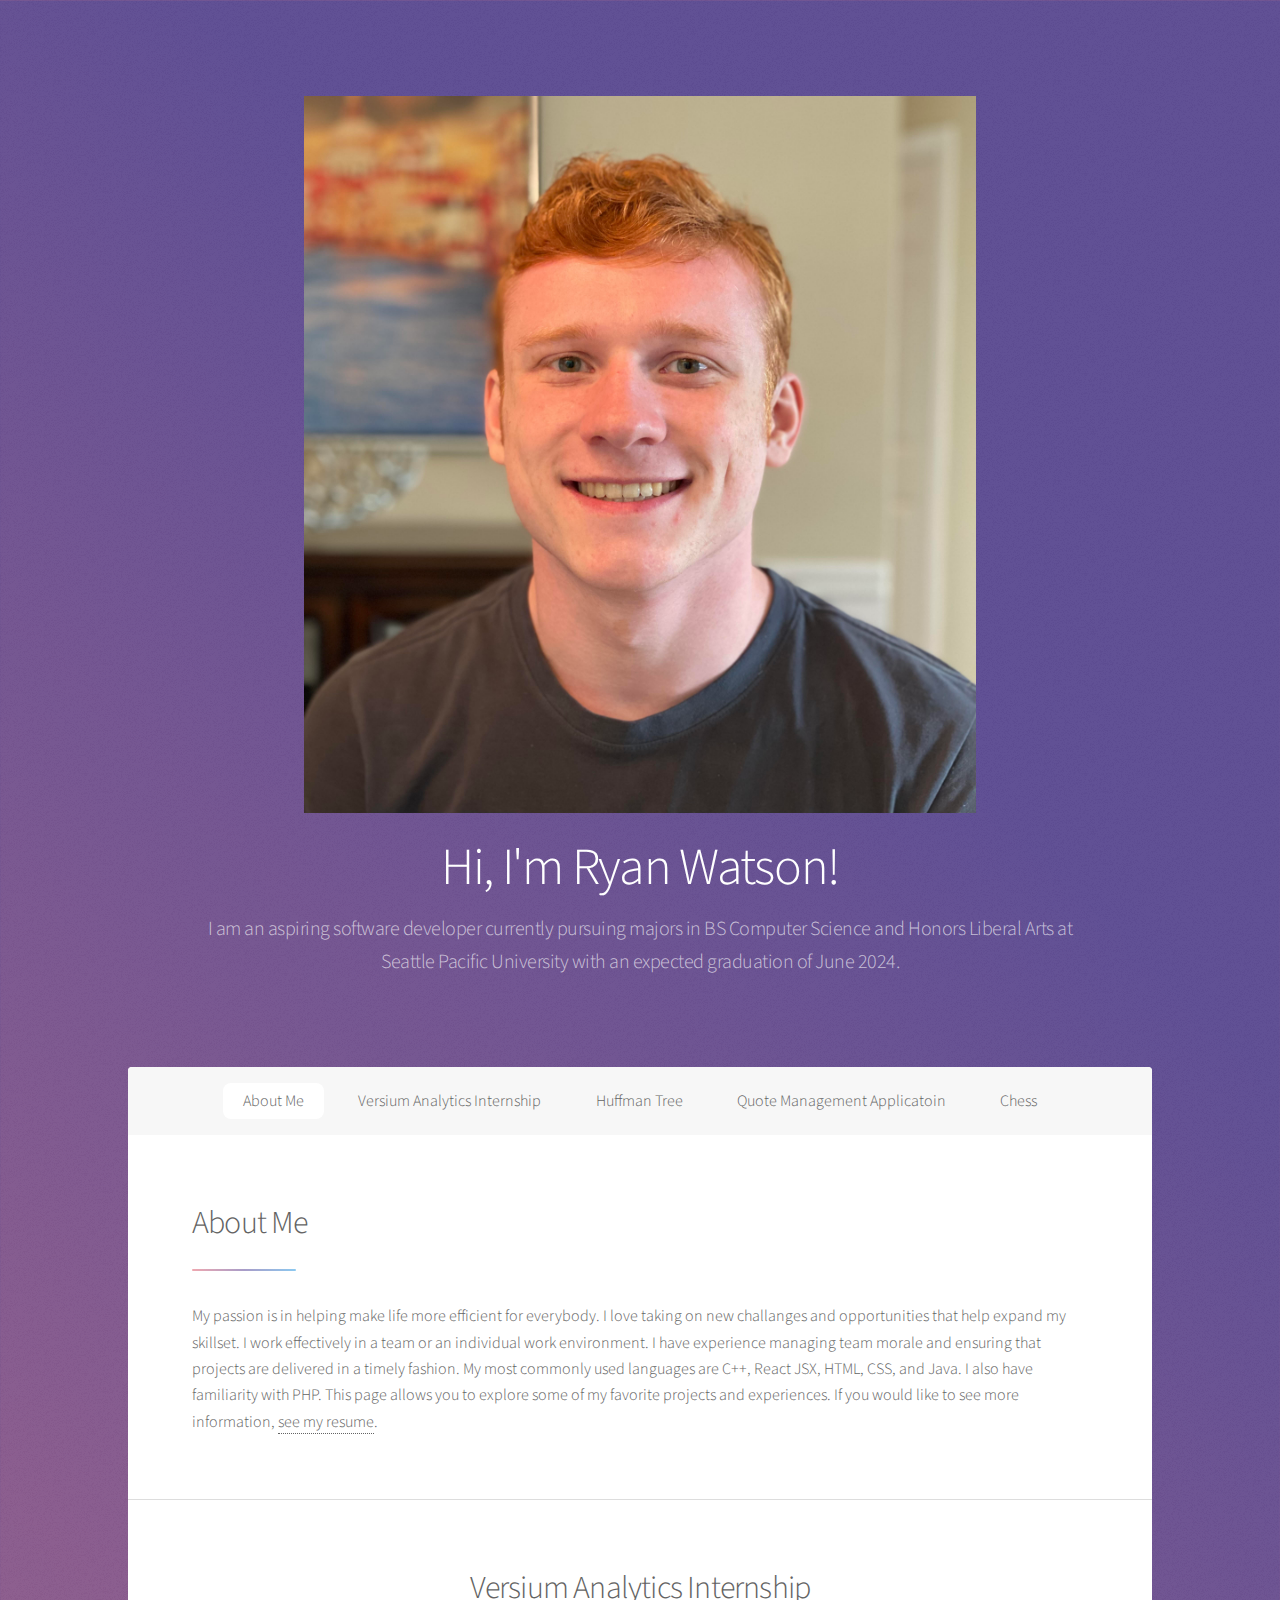
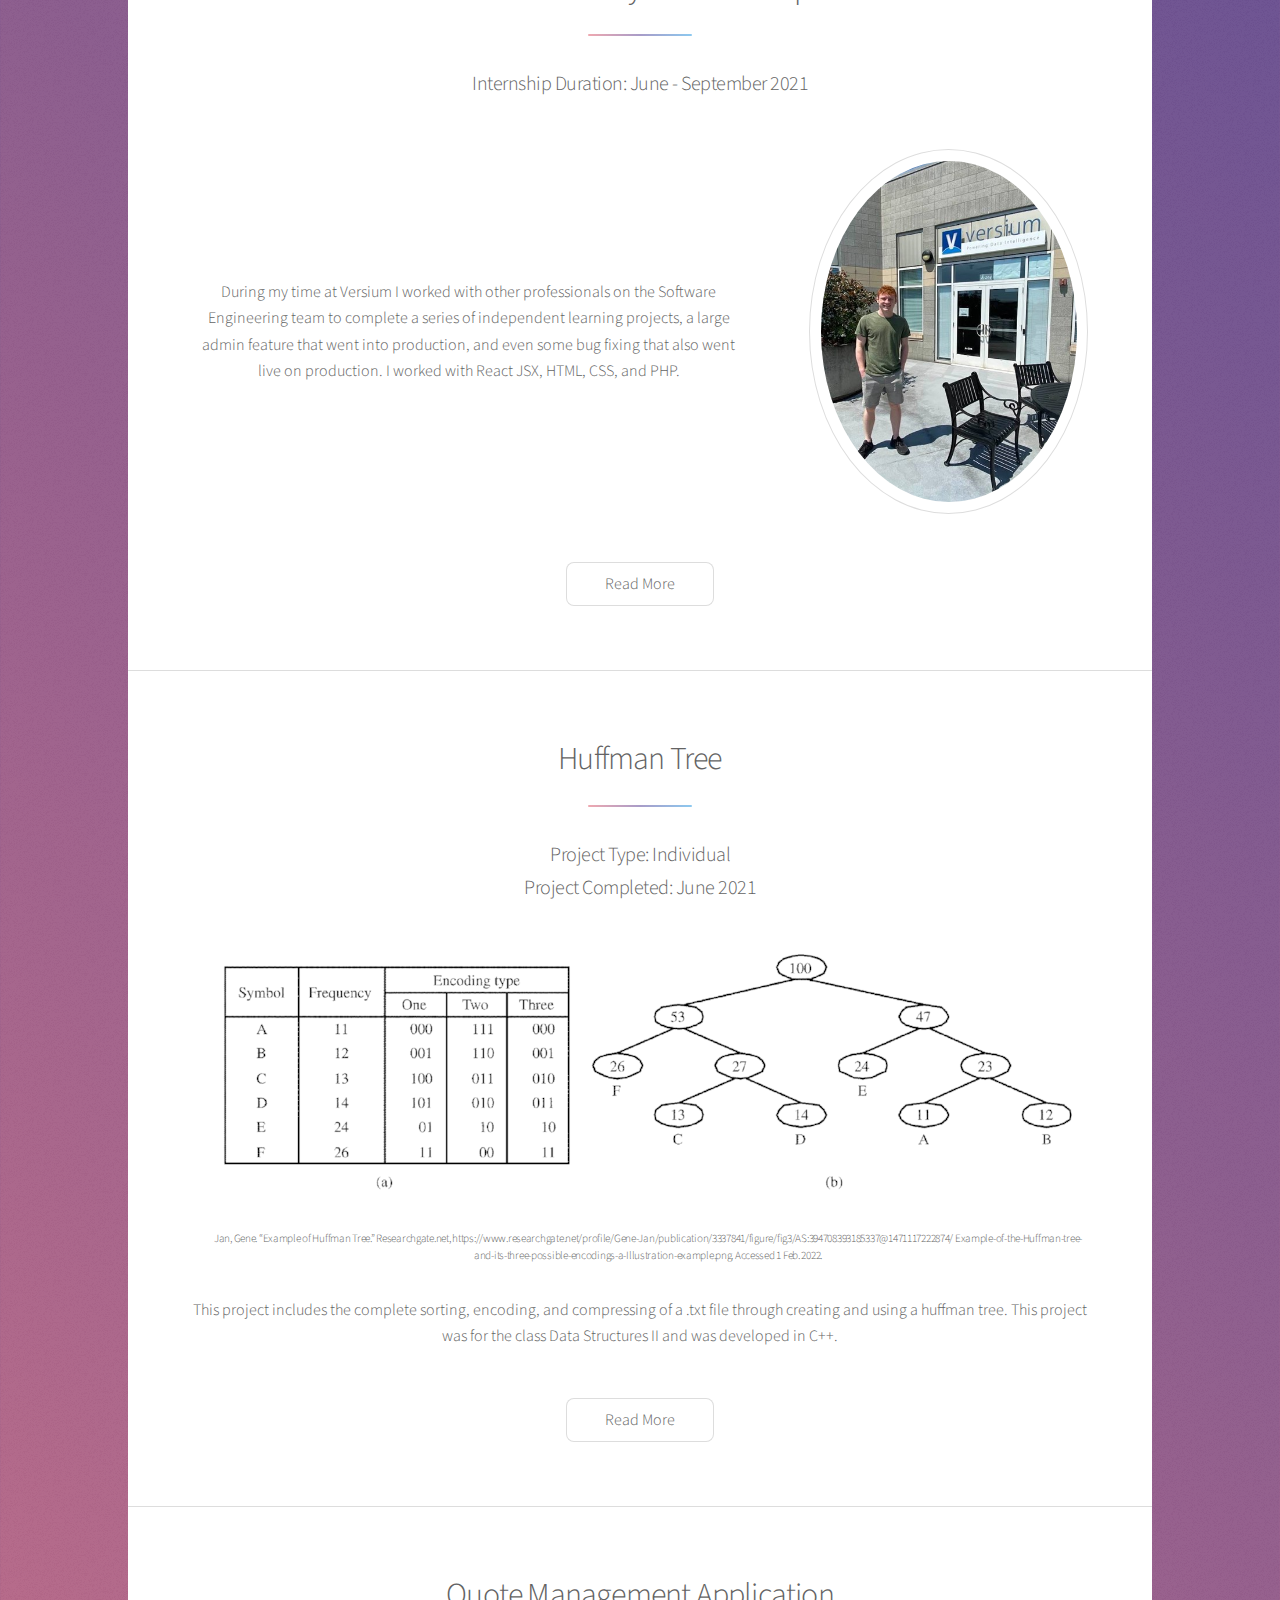
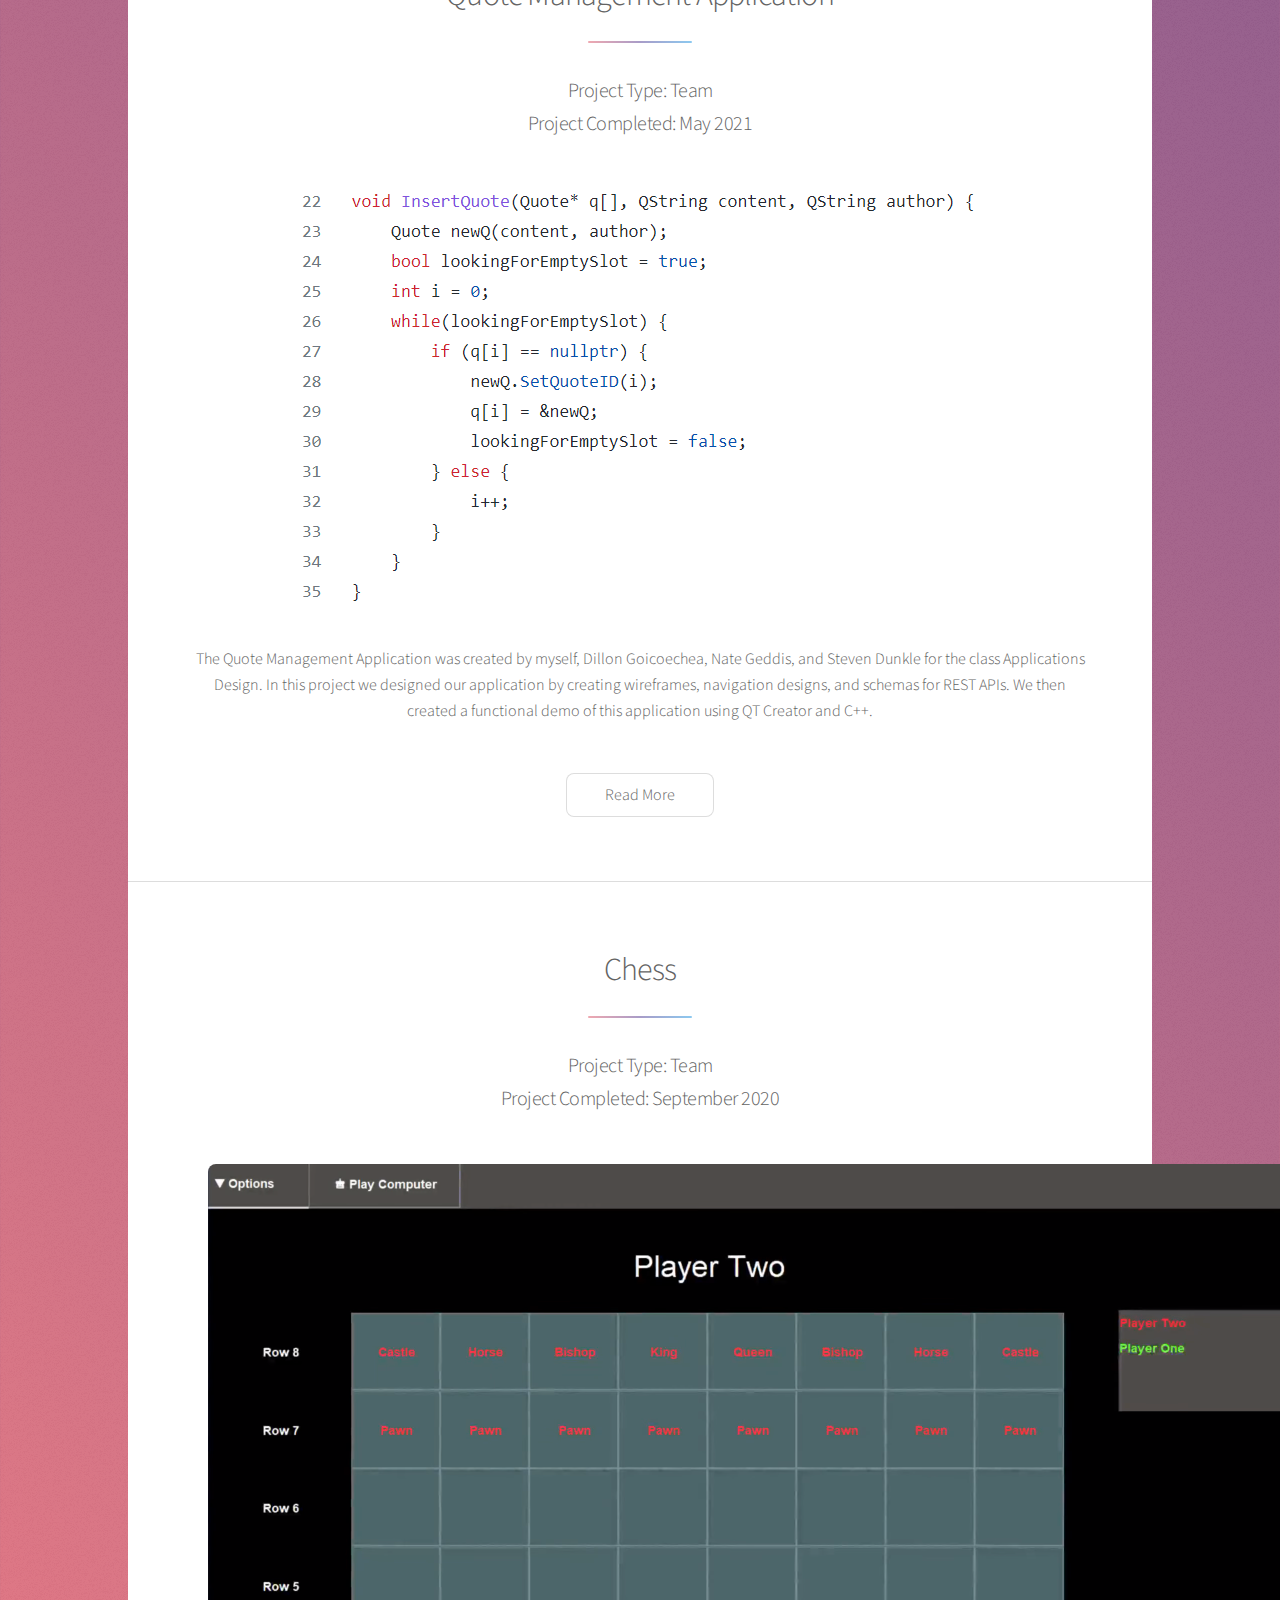
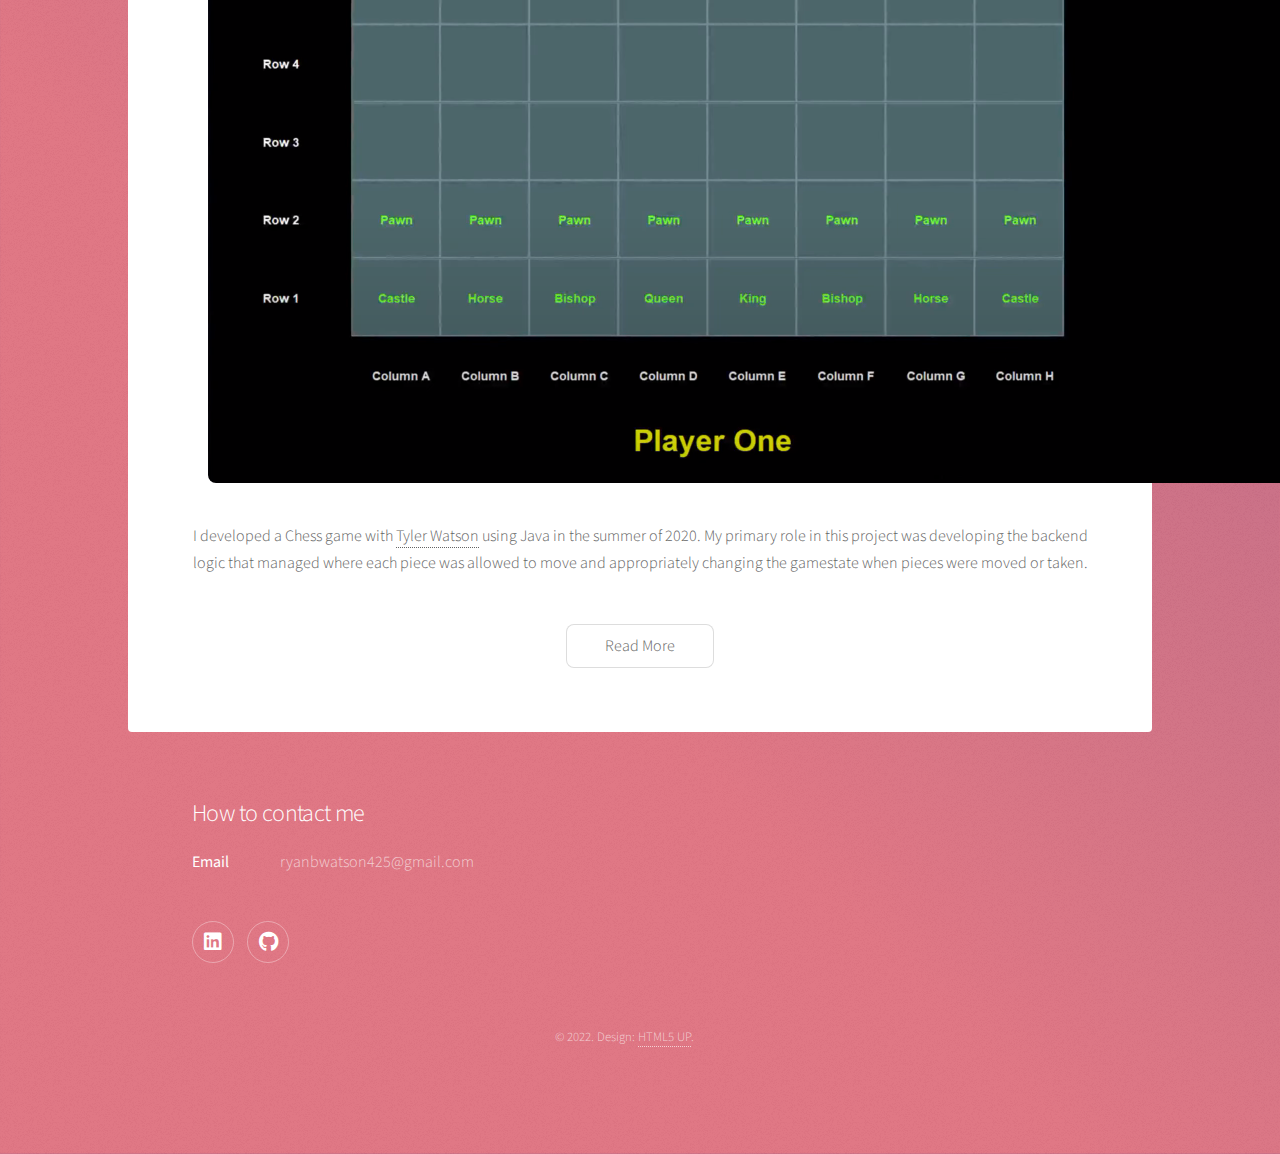
==== commit a79f6b6e: "updating resume link" ====
--- a/index.html
+++ b/index.html
@@ -50,7 +50,7 @@
 										   I work effectively in a team or an individual work environment. I have experience managing team morale and ensuring that projects are delivered in a timely fashion.
 										   My most commonly used languages are C++, React JSX, HTML, CSS, and Java. I also have familiarity with PHP.
 										   This page allows you to explore some of my favorite projects and experiences. If you would like to see more information,
-										   <a href = "" download = "C:\Users\Ryan Watson\OneDrive\Documents\Portfolio Website\RyanWatson425.github.io\Resume 3_4_22.pdf">download my resume</a>.
+										   <a href = "RyanWatson425.github.io/Resume 3_4_22.pdf" target = "_blank" >see my resume</a>.
 										</p>
 									</div>
 								</div>
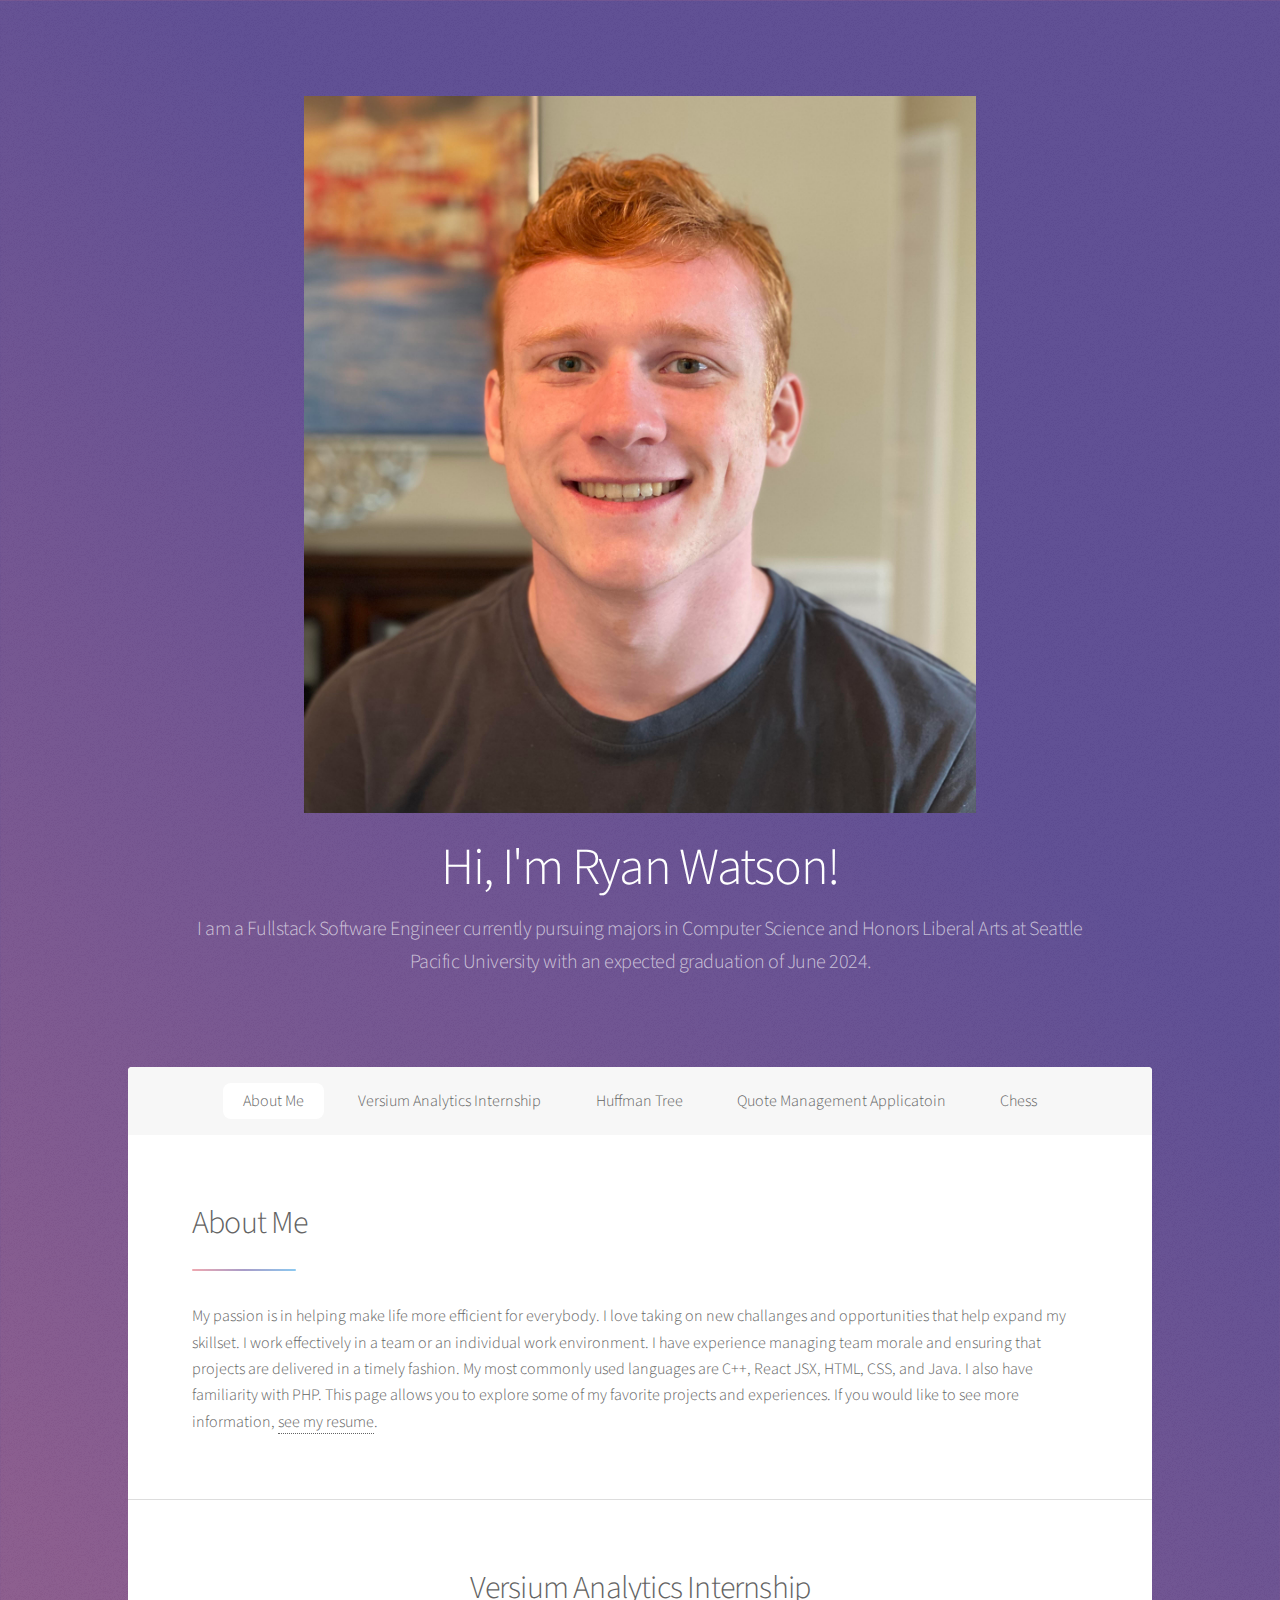
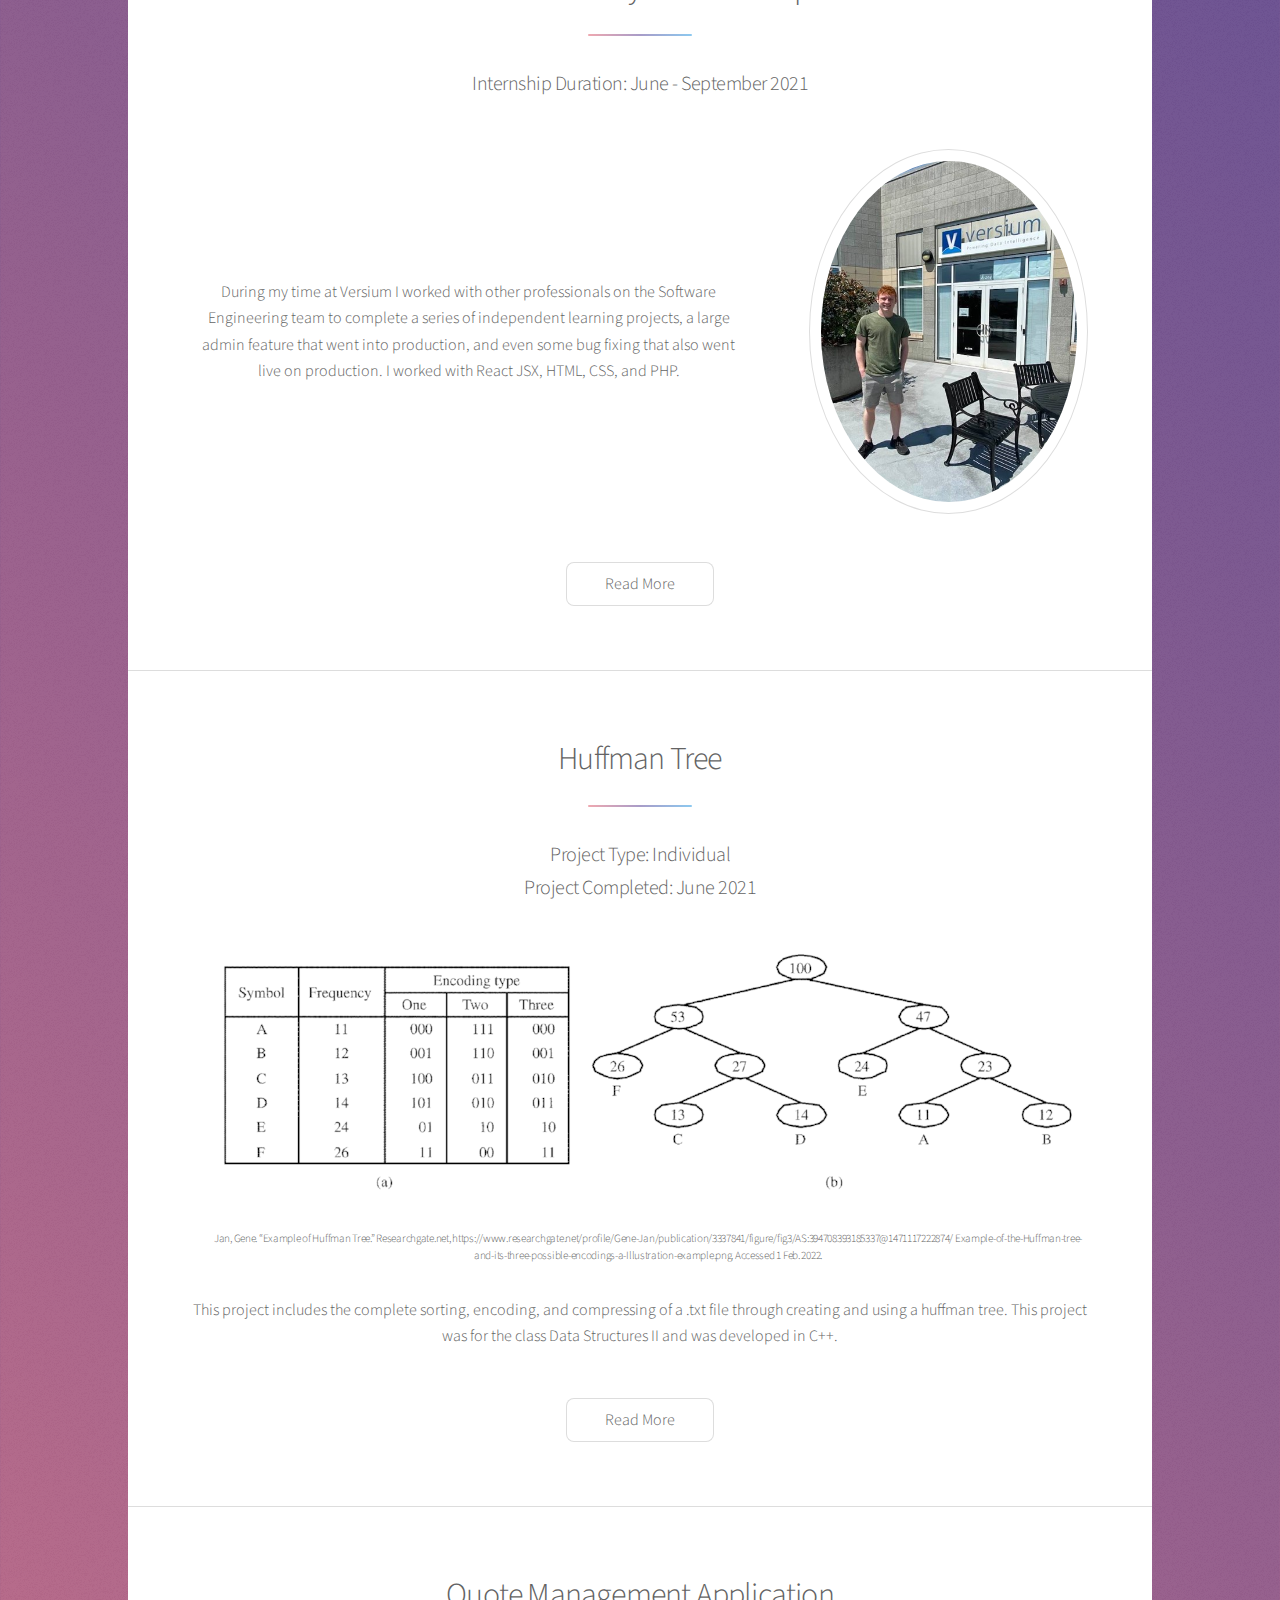
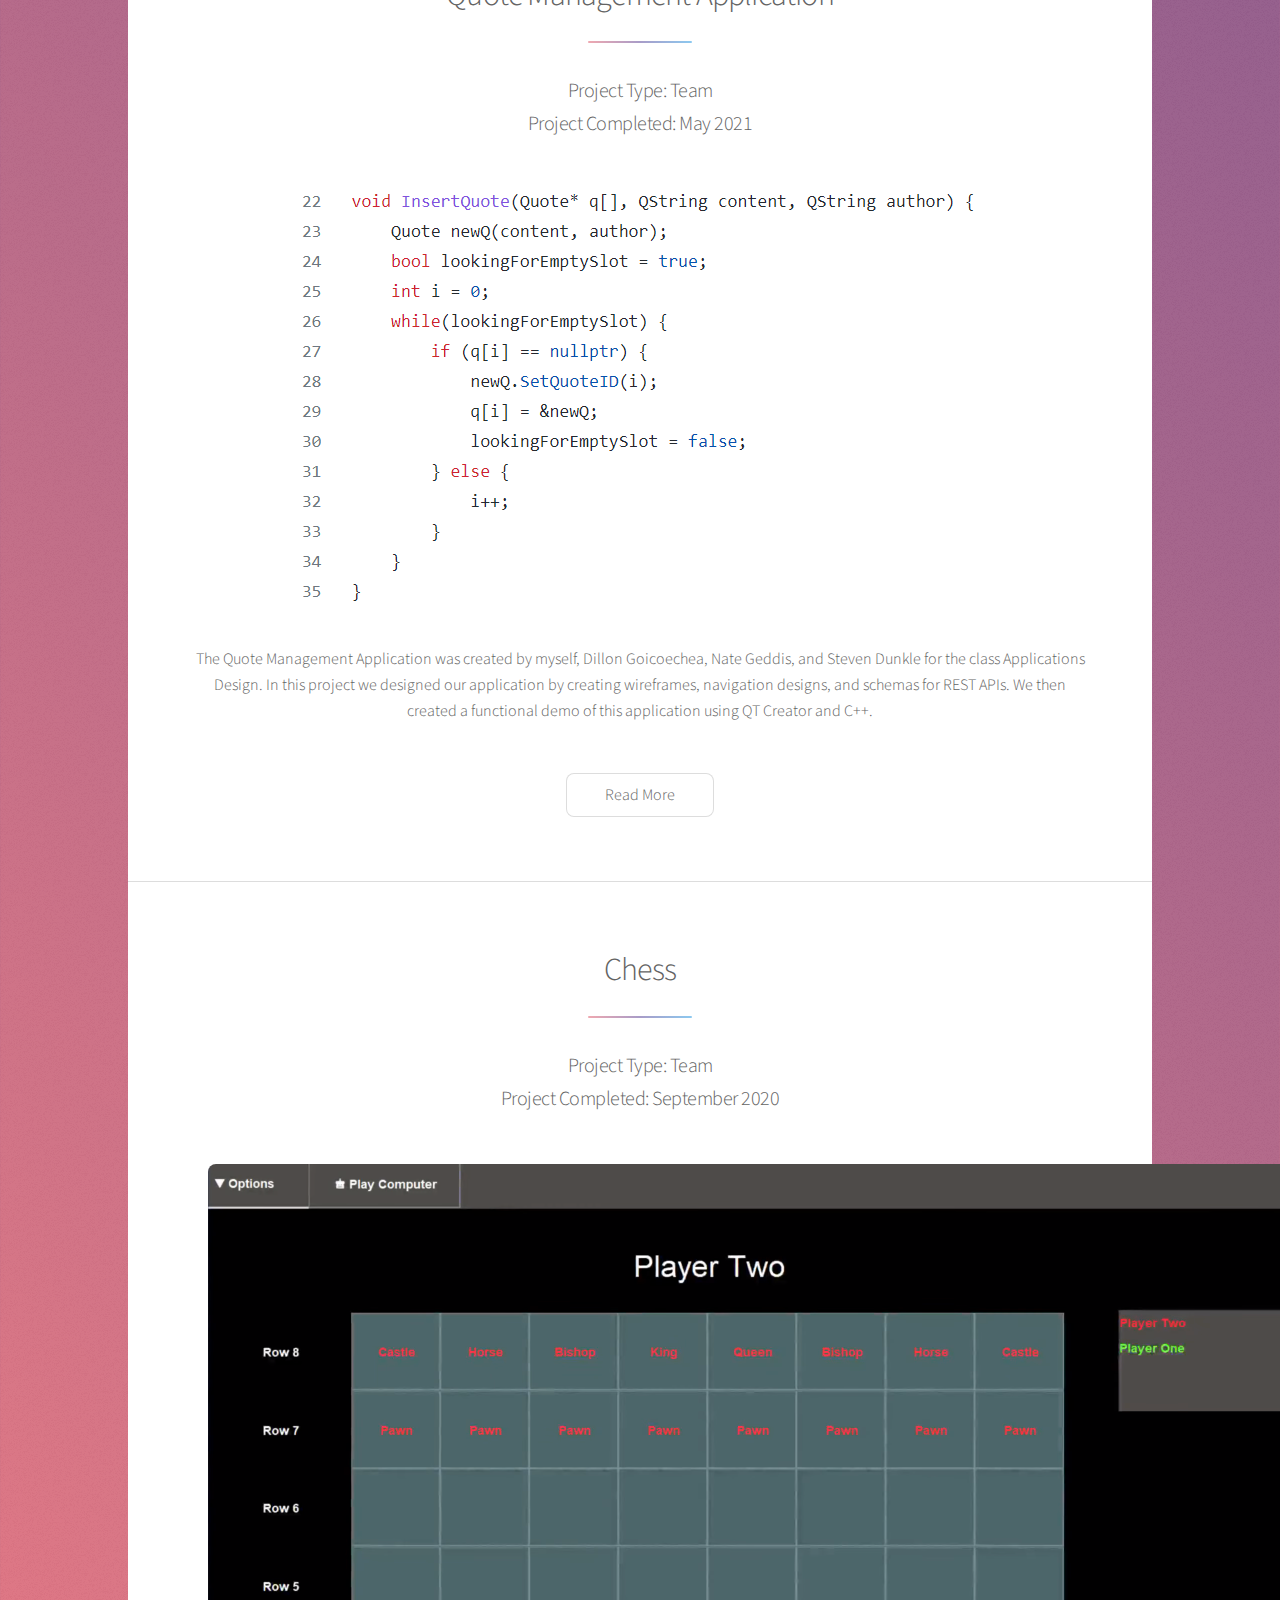
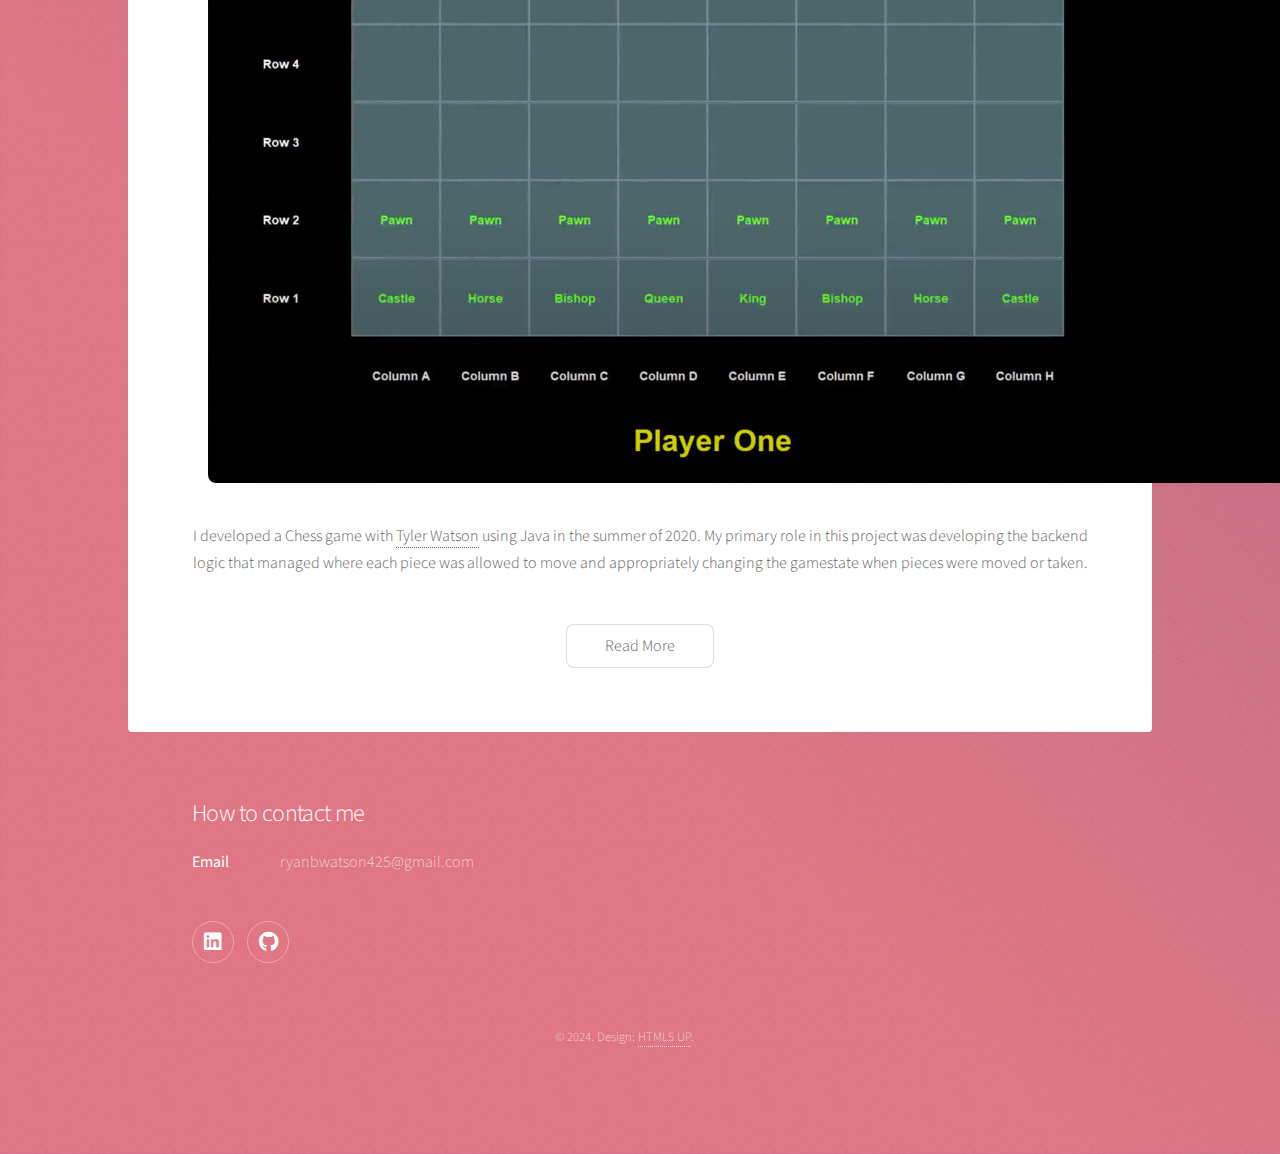
==== commit 7602db64: "updated some text cor copyright and personal statement" ====
--- a/index.html
+++ b/index.html
@@ -21,7 +21,7 @@
 						<span class="logo"><img src="images/ProfilePicture.jpg" alt="" /></span>
 						<h1>Hi, I'm Ryan Watson!</h1>
 						<p>
-							I am an aspiring software developer currently pursuing majors in BS Computer Science and Honors Liberal Arts at Seattle Pacific University with an expected graduation of June 2024.
+							I am a Fullstack Software Engineer currently pursuing majors in Computer Science and Honors Liberal Arts at Seattle Pacific University with an expected graduation of June 2024.
 						</p>
 					</header>
 
@@ -50,7 +50,7 @@
 										   I work effectively in a team or an individual work environment. I have experience managing team morale and ensuring that projects are delivered in a timely fashion.
 										   My most commonly used languages are C++, React JSX, HTML, CSS, and Java. I also have familiarity with PHP.
 										   This page allows you to explore some of my favorite projects and experiences. If you would like to see more information,
-										   <a href = "RyanWatson425.github.io/Resume 3_4_22.pdf" target = "_blank" >see my resume</a>.
+										   <a href = "https://ryanwatson425.github.io/Resume%203_4_22.pdf" target = "_blank" >see my resume</a>.
 										</p>
 									</div>
 								</div>
@@ -166,7 +166,7 @@
 								<li><a href="https://github.com/RyanWatson425" class="icon brands fa-github alt"><span class="label">GitHub</span></a></li>
 							</ul>
 						</section>
-						<p class="copyright">&copy; 2022. Design: <a href="https://html5up.net">HTML5 UP</a>.</p>
+						<p class="copyright">&copy; 2024. Design: <a href="https://html5up.net">HTML5 UP</a>.</p>
 					</footer>
 			</div>
 
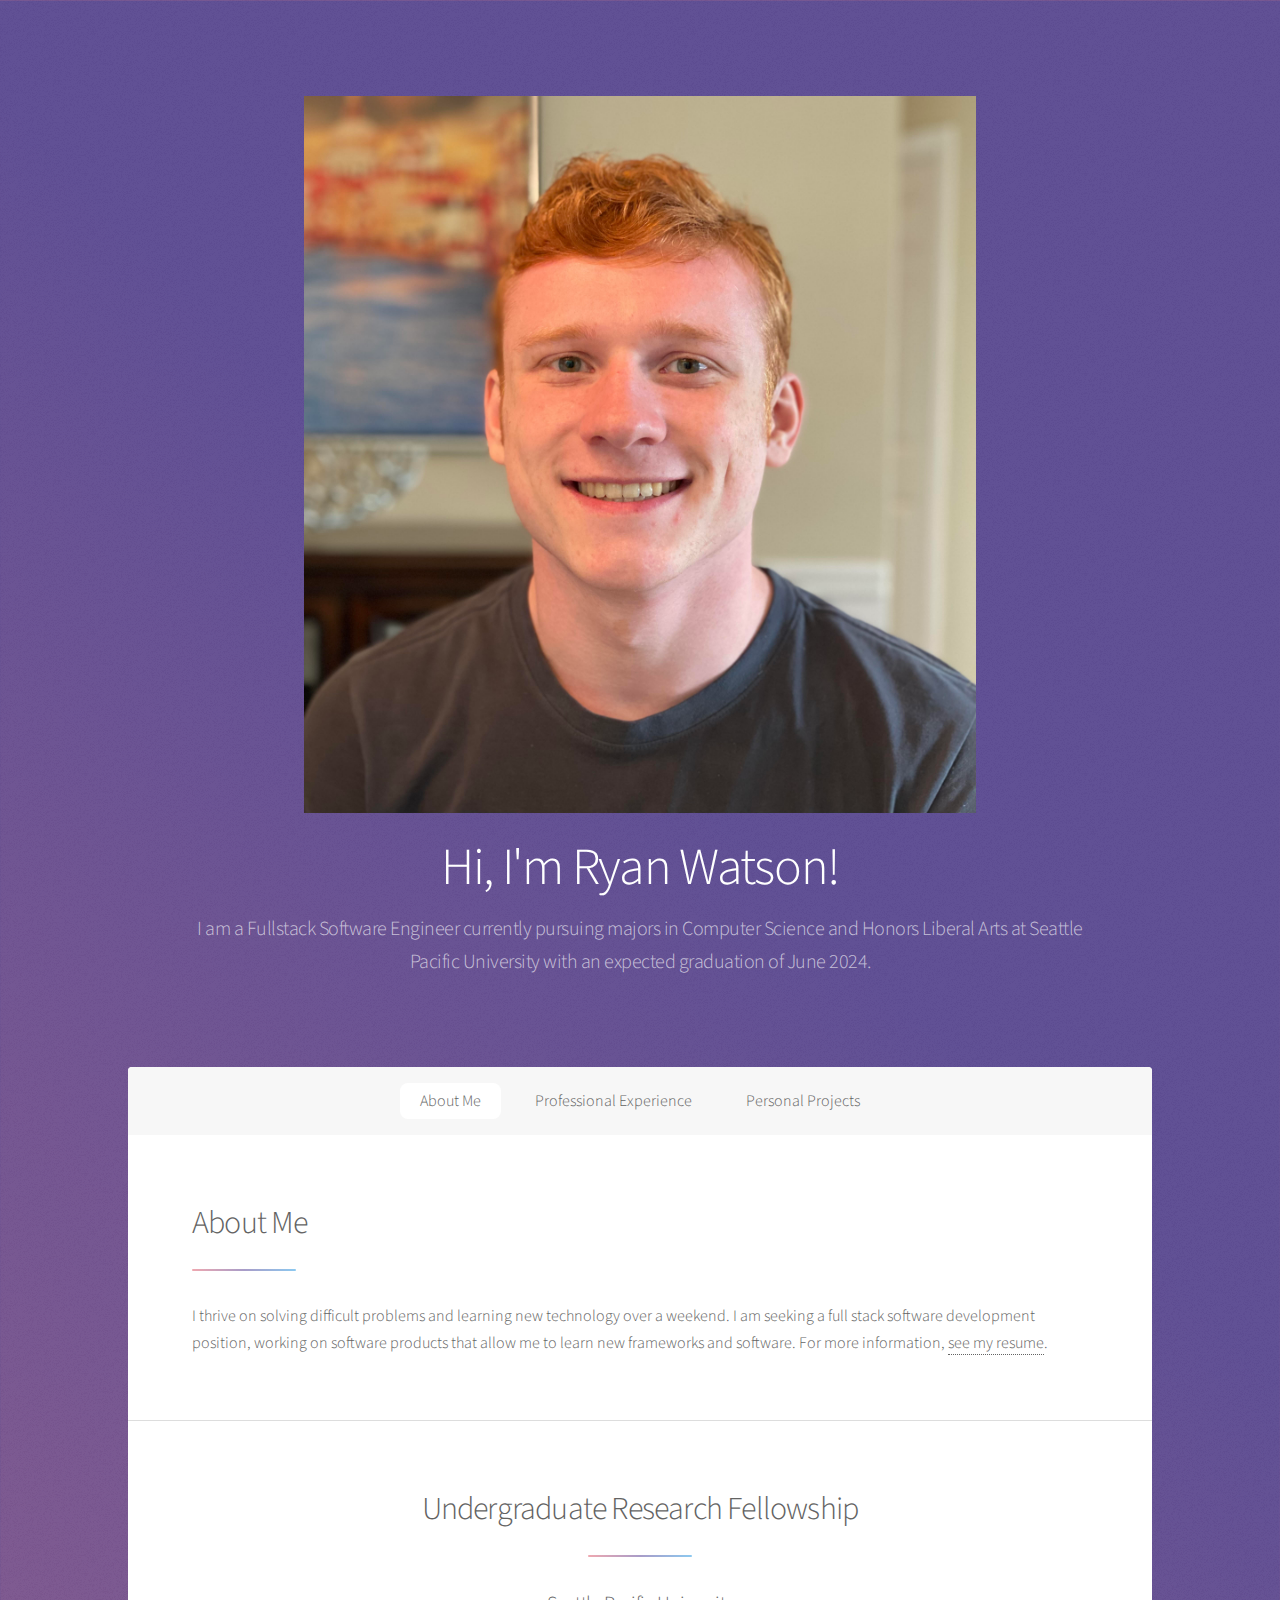
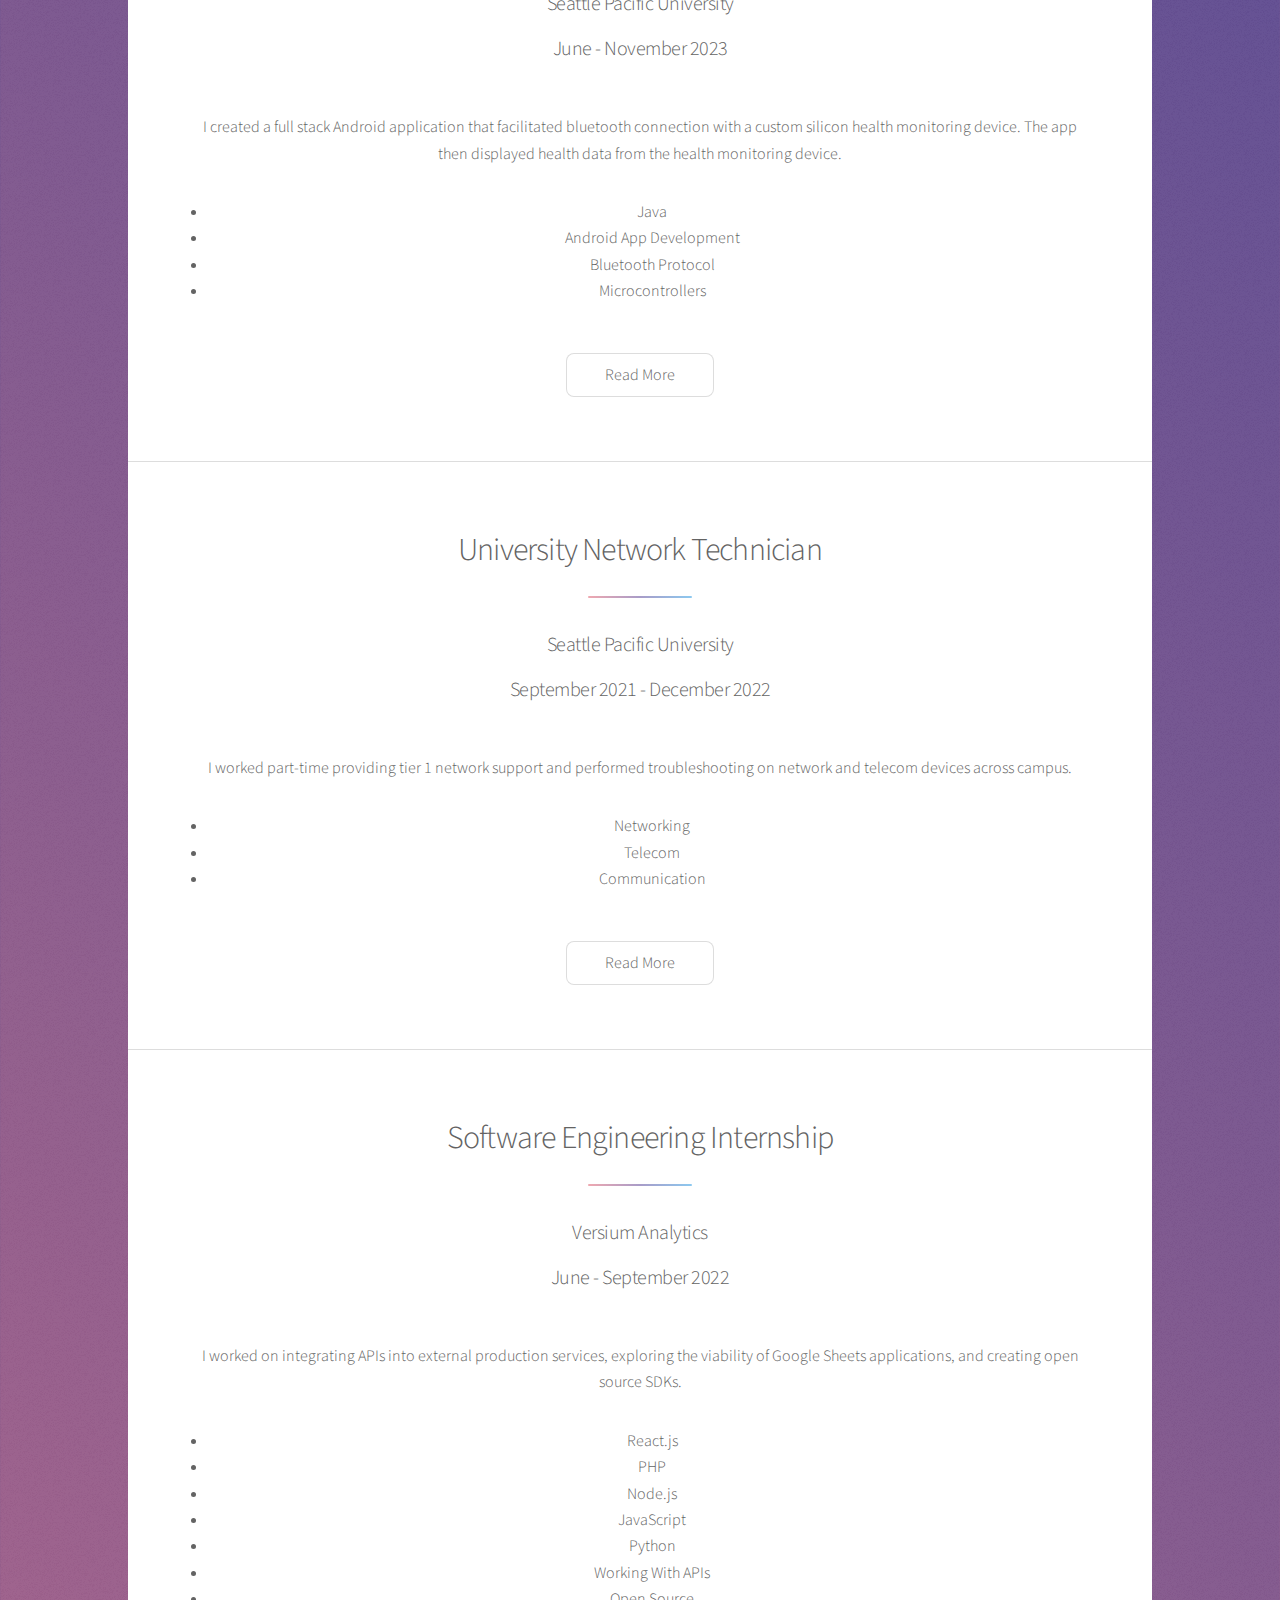
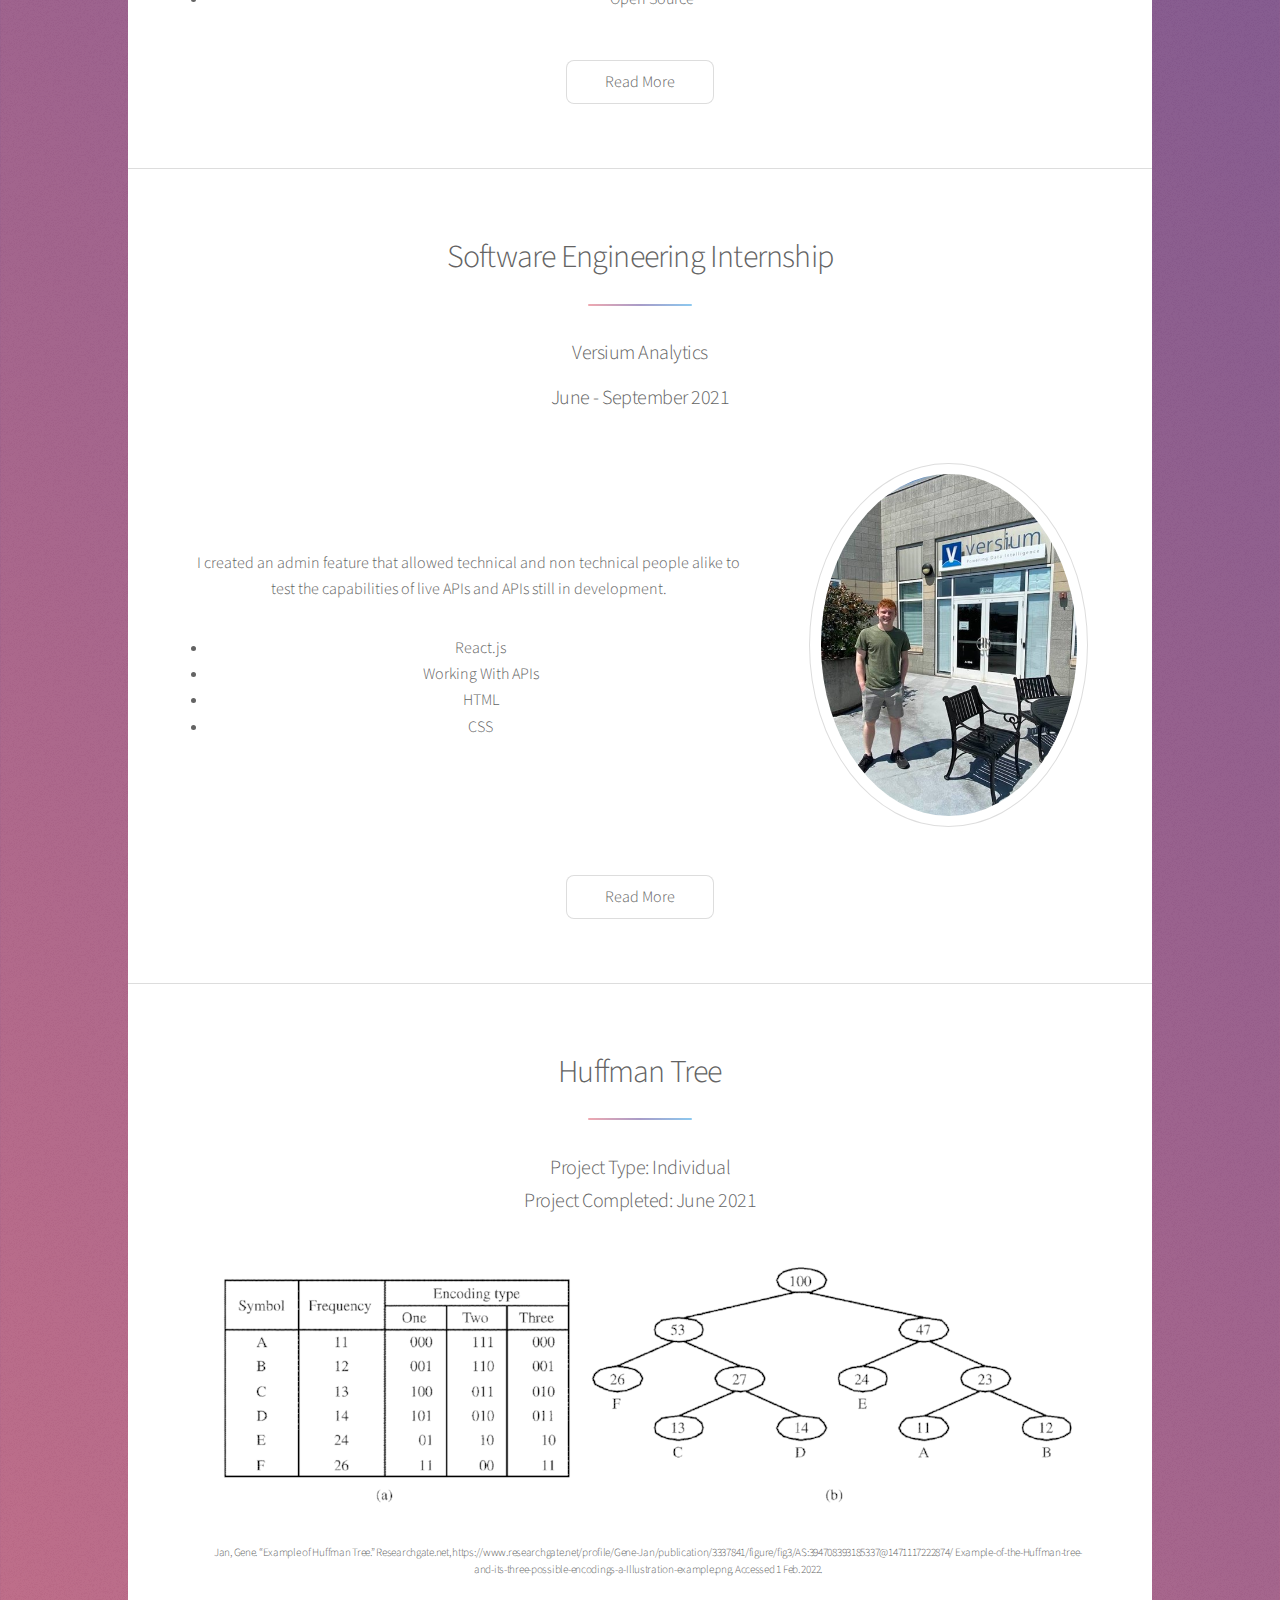
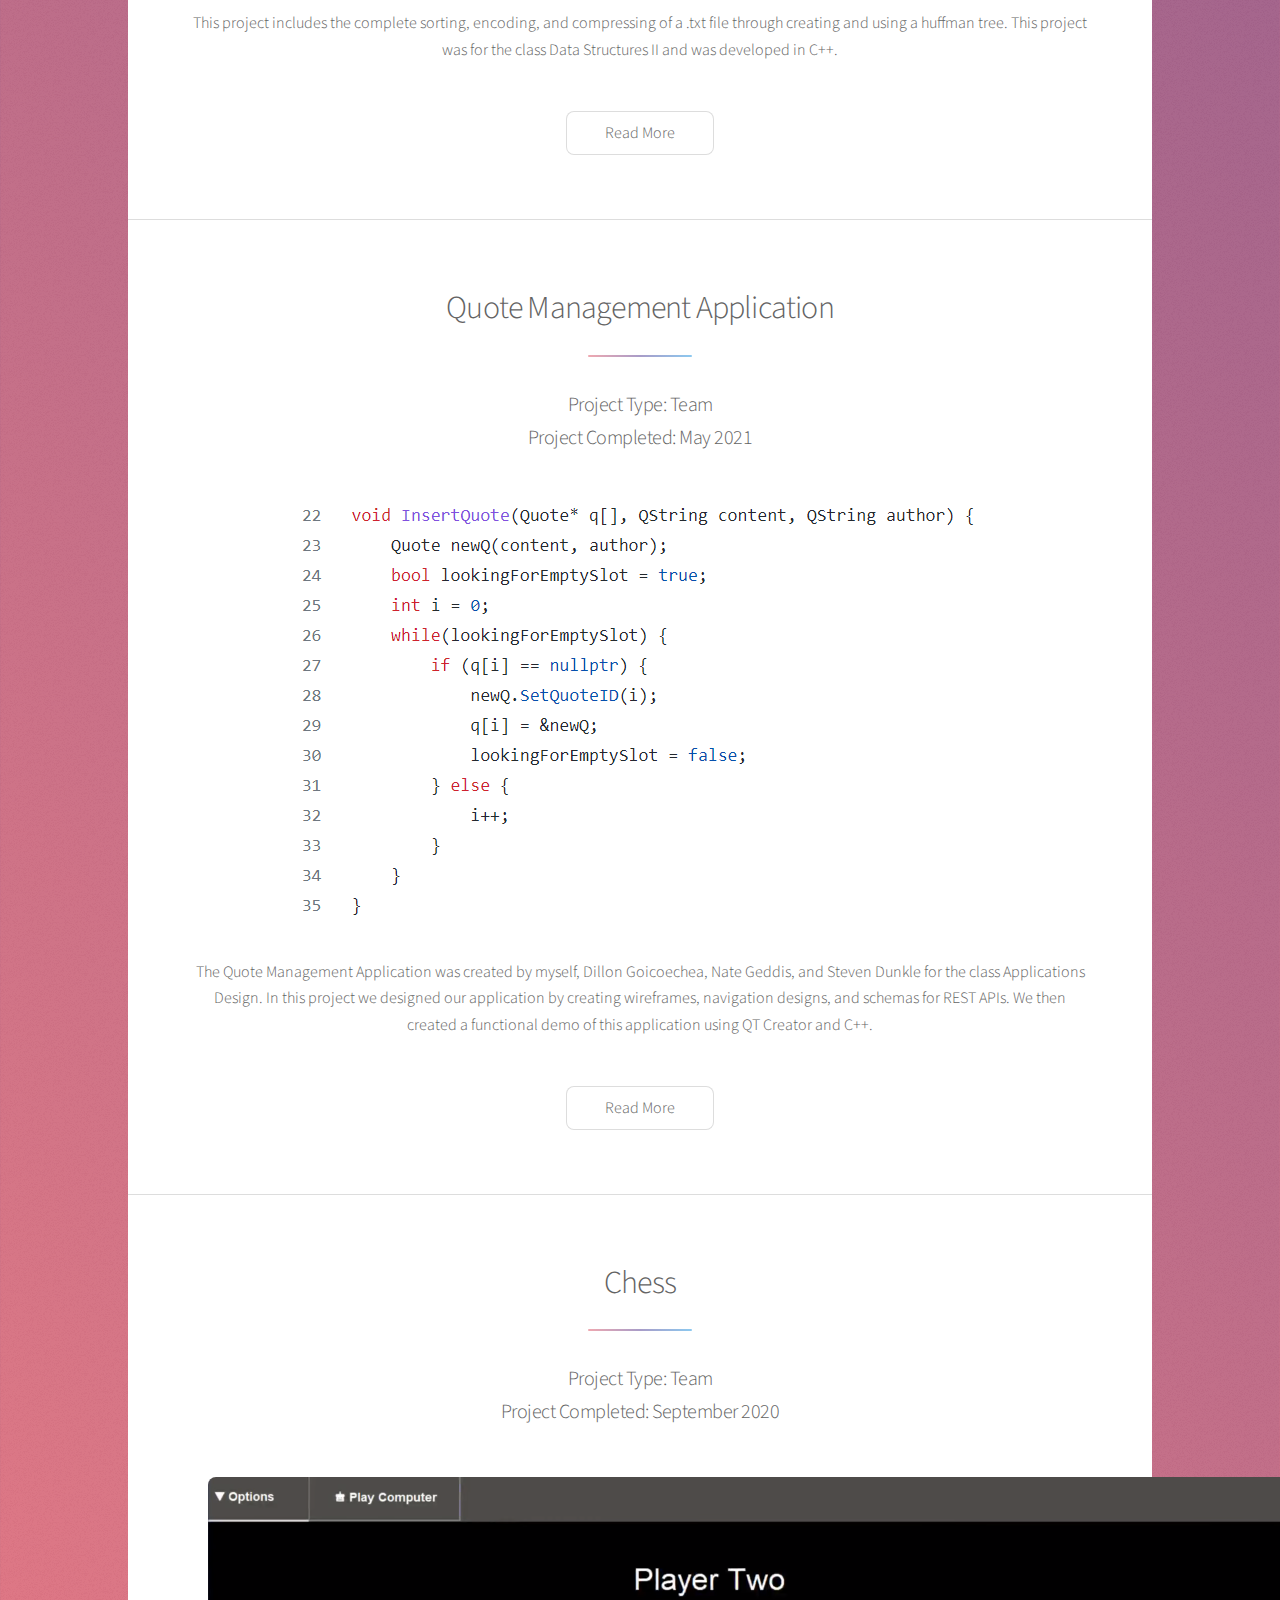
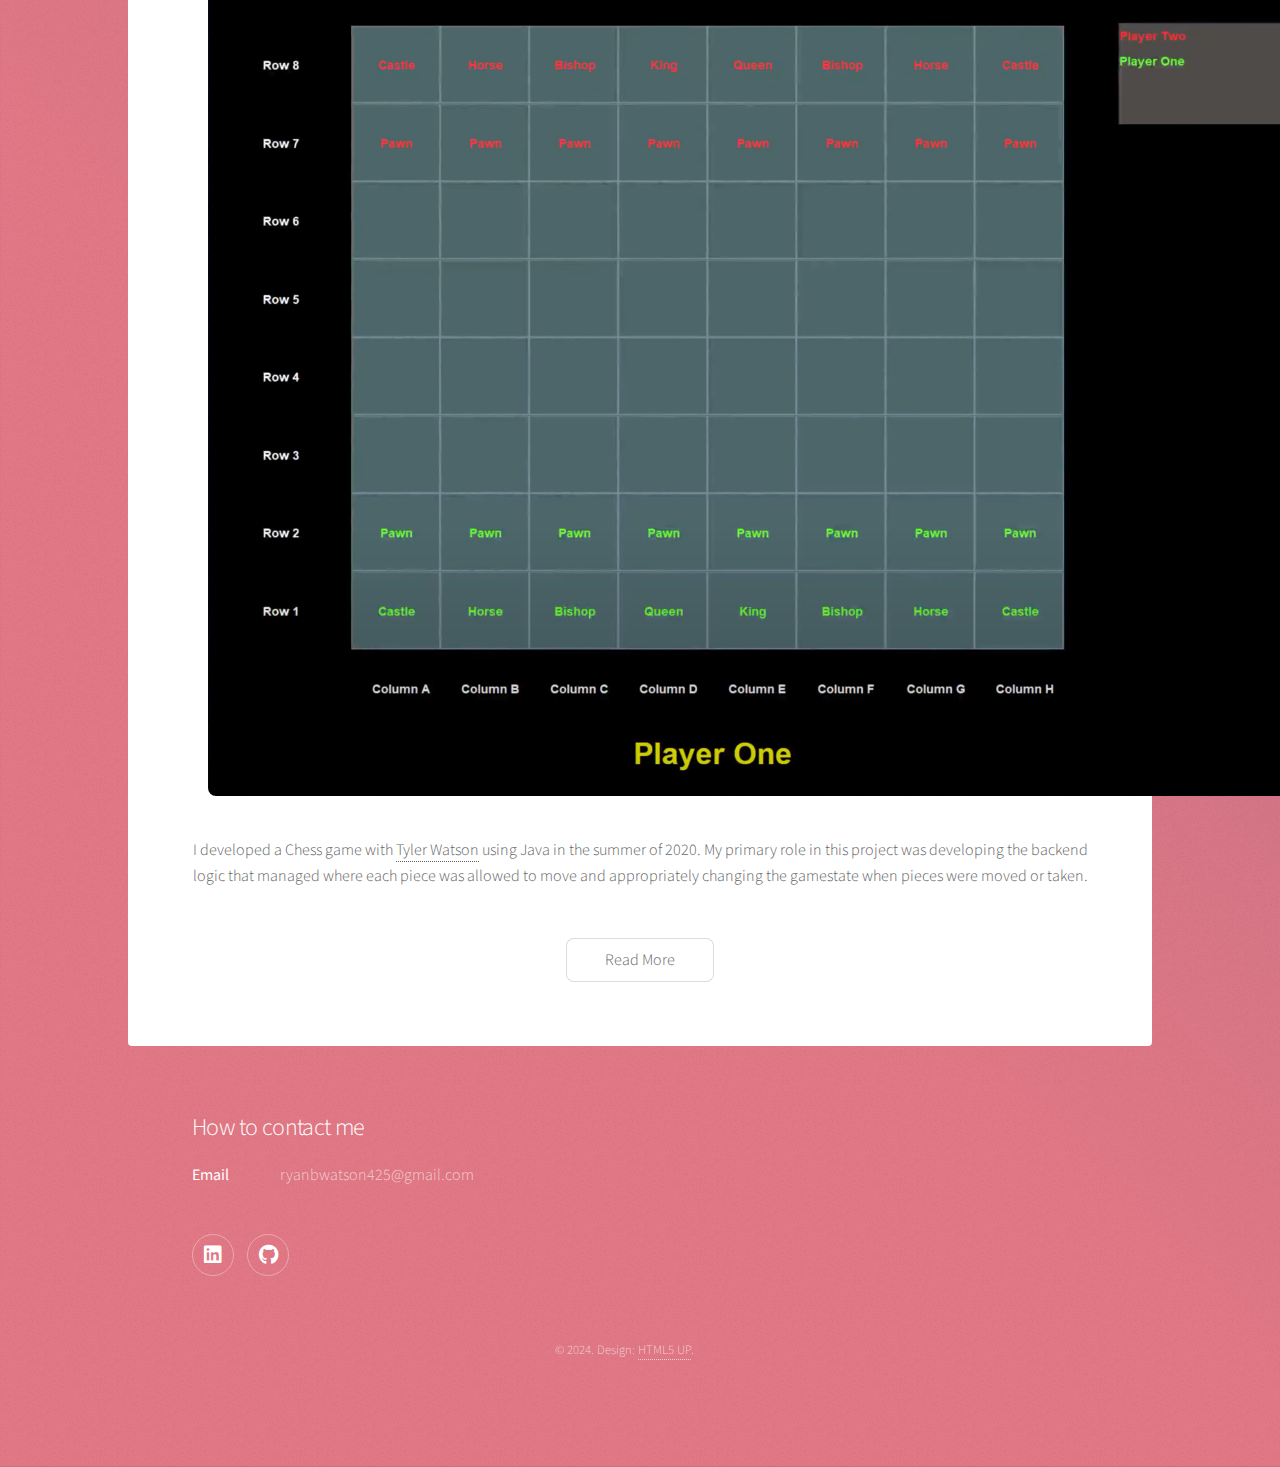
==== commit 8021e30b: "professional experiences refactor" ====
--- a/index.html
+++ b/index.html
@@ -29,10 +29,8 @@
 					<nav id="nav">
 						<ul>
 							<li><a href="#intro" class="active">About Me</a></li>
-							<li><a href="#first">Versium Analytics Internship</a></li>
-							<li><a href="#second">Huffman Tree</a></li>
-							<li><a href="#third">Quote Management Applicatoin</a></li>
-							<li><a href="#fourth">Chess</a></li>
+							<li><a href="#first">Professional Experience</a></li>
+							<li><a href="#second">Personal Projects</a></li>
 						</ul>
 					</nav>
 
@@ -46,37 +44,120 @@
 										<header class="major">
 											<h2>About Me</h2>
 										</header>
-										<p>My passion is in helping make life more efficient for everybody. I love taking on new challanges and opportunities that help expand my skillset.
-										   I work effectively in a team or an individual work environment. I have experience managing team morale and ensuring that projects are delivered in a timely fashion.
-										   My most commonly used languages are C++, React JSX, HTML, CSS, and Java. I also have familiarity with PHP.
-										   This page allows you to explore some of my favorite projects and experiences. If you would like to see more information,
-										   <a href = "https://ryanwatson425.github.io/Resume%203_4_22.pdf" target = "_blank" >see my resume</a>.
+										<p>I thrive on solving difficult problems and learning new technology over a weekend. I am seeking 
+											a full stack software development position, working on software products that allow me to learn new frameworks and 
+											software. For more information, 
+										   <a href = "https://ryanwatson425.github.io/Resume%202_7_24.pdf" target = "_blank" >see my resume</a>.
 										</p>
 									</div>
 								</div>
 							</section>
 
 						<!-- First Section -->
-							<section id="first" class="main special">
-									<header class="major">
-										<h2>Versium Analytics Internship</h2>
-										<p>Internship Duration: June - September 2021</p>
-									</header>
-									<div class="spotlight">
-										<div class="content">
-											<p>
-												During my time at Versium I worked with other professionals on the Software Engineering team to complete a series of independent learning projects,
-												a large admin feature that went into production, and even some bug fixing that also went live on production. I worked with React JSX, HTML, CSS, and PHP.
-											</p>
-										</div>
-										<span class="image"><img src="images/Versium.jpg" alt="" /></span>
-									</div>
-									<footer class="major">
-										<ul class="actions special">
-											<li><a href="versium.html" class="button">Read More</a></li>
-										</ul>
-									</footer>
-							</section>
+						<section id="first" class="main special">
+							<header class="major">
+								<h2>Undergraduate Research Fellowship</h2>
+								<h3>Seattle Pacific University</h3>
+								<p>June - November 2023</p>
+							</header>
+							<div class="spotlight">
+								<div class="content">
+									<p>
+										I created a full stack Android application that facilitated bluetooth connection with a custom silicon health monitoring device. 
+										The app then displayed health data from the health monitoring device. 
+									</p>
+									<ul>
+										<li>Java</li>
+										<li>Android App Development</li>
+										<li>Bluetooth Protocol</li>
+										<li>Microcontrollers</li>
+									</ul>
+								</div>
+							</div>
+							<footer class="major">
+								<ul class="actions special">
+									<li><a href="engineeringResearch.html" class="button">Read More</a></li>
+								</ul>
+							</footer>
+						</section>
+						<section class="main special">
+							<header class="major">
+								<h2>University Network Technician</h2>
+								<h3>Seattle Pacific University</h3>
+								<p>September 2021 - December 2022</p>
+							</header>
+							<div class="spotlight">
+								<div class="content">
+									<p>
+										I worked part-time providing tier 1 network support and performed troubleshooting on network and telecom devices across campus. 
+									</p>
+									<ul>
+										<li>Networking</li>
+										<li>Telecom</li>
+										<li>Communication</li>
+									</ul>
+								</div>
+							</div>
+							<footer class="major">
+								<ul class="actions special">
+									<li><a href="CIS.html" class="button">Read More</a></li>
+								</ul>
+							</footer>
+						</section>
+						<section class="main special">
+							<header class="major">
+								<h2>Software Engineering Internship</h2>
+								<h3>Versium Analytics</h3>
+								<p>June - September 2022</p>
+							</header>
+							<div class="spotlight">
+								<div class="content">
+									<p>
+										I worked on integrating APIs into external production services, exploring the viability of Google Sheets applications, and creating open source SDKs.
+									</p>
+									<ul>
+										<li>React.js</li>
+										<li>PHP</li>
+										<li>Node.js</li>
+										<li>JavaScript</li>
+										<li>Python</li>
+										<li>Working With APIs</li>
+										<li>Open Source</li>
+									</ul>
+								</div>
+							</div>
+							<footer class="major">
+								<ul class="actions special">
+									<li><a href="versium2022.html" class="button">Read More</a></li>
+								</ul>
+							</footer>
+						</section>
+						<section class="main special">
+							<header class="major">
+								<h2>Software Engineering Internship</h2>
+								<h3>Versium Analytics</h3>
+								<p>June - September 2021</p>
+							</header>
+							<div class="spotlight">
+								<div class="content">
+									<p>
+										I created an admin feature that allowed technical and non technical people alike to test the capabilities of live APIs and APIs still in development.
+									</p>
+									<ul>
+										<li>React.js</li>
+										<li>Working With APIs</li>
+										<li>HTML</li>
+										<li>CSS</li>
+									</ul>
+								</div>
+								<span class="image"><img src="images/Versium.jpg" alt="" /></span>
+							</div>
+							<footer class="major">
+								<ul class="actions special">
+									<li><a href="versium2021.html" class="button">Read More</a></li>
+								</ul>
+							</footer>
+						</section>
 
 						<!-- Second Section -->
 						<section id="second" class="main special">
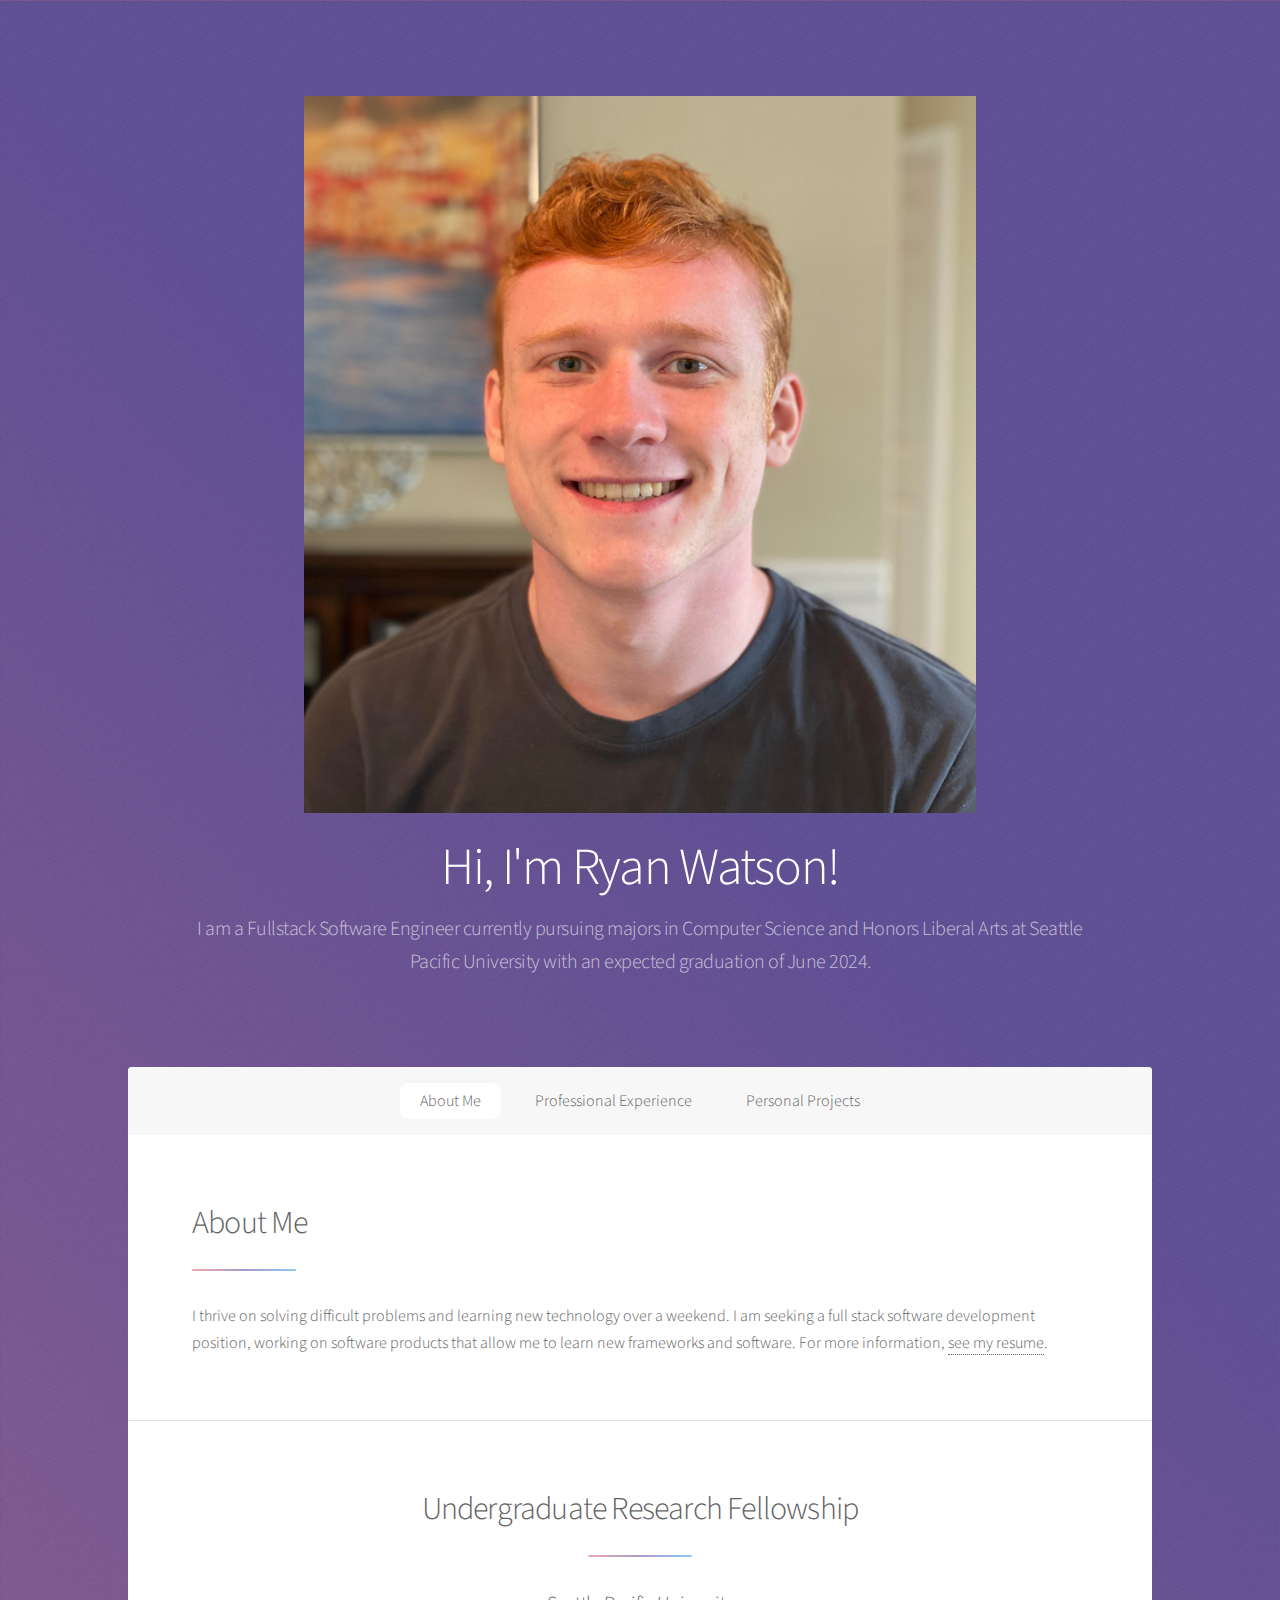
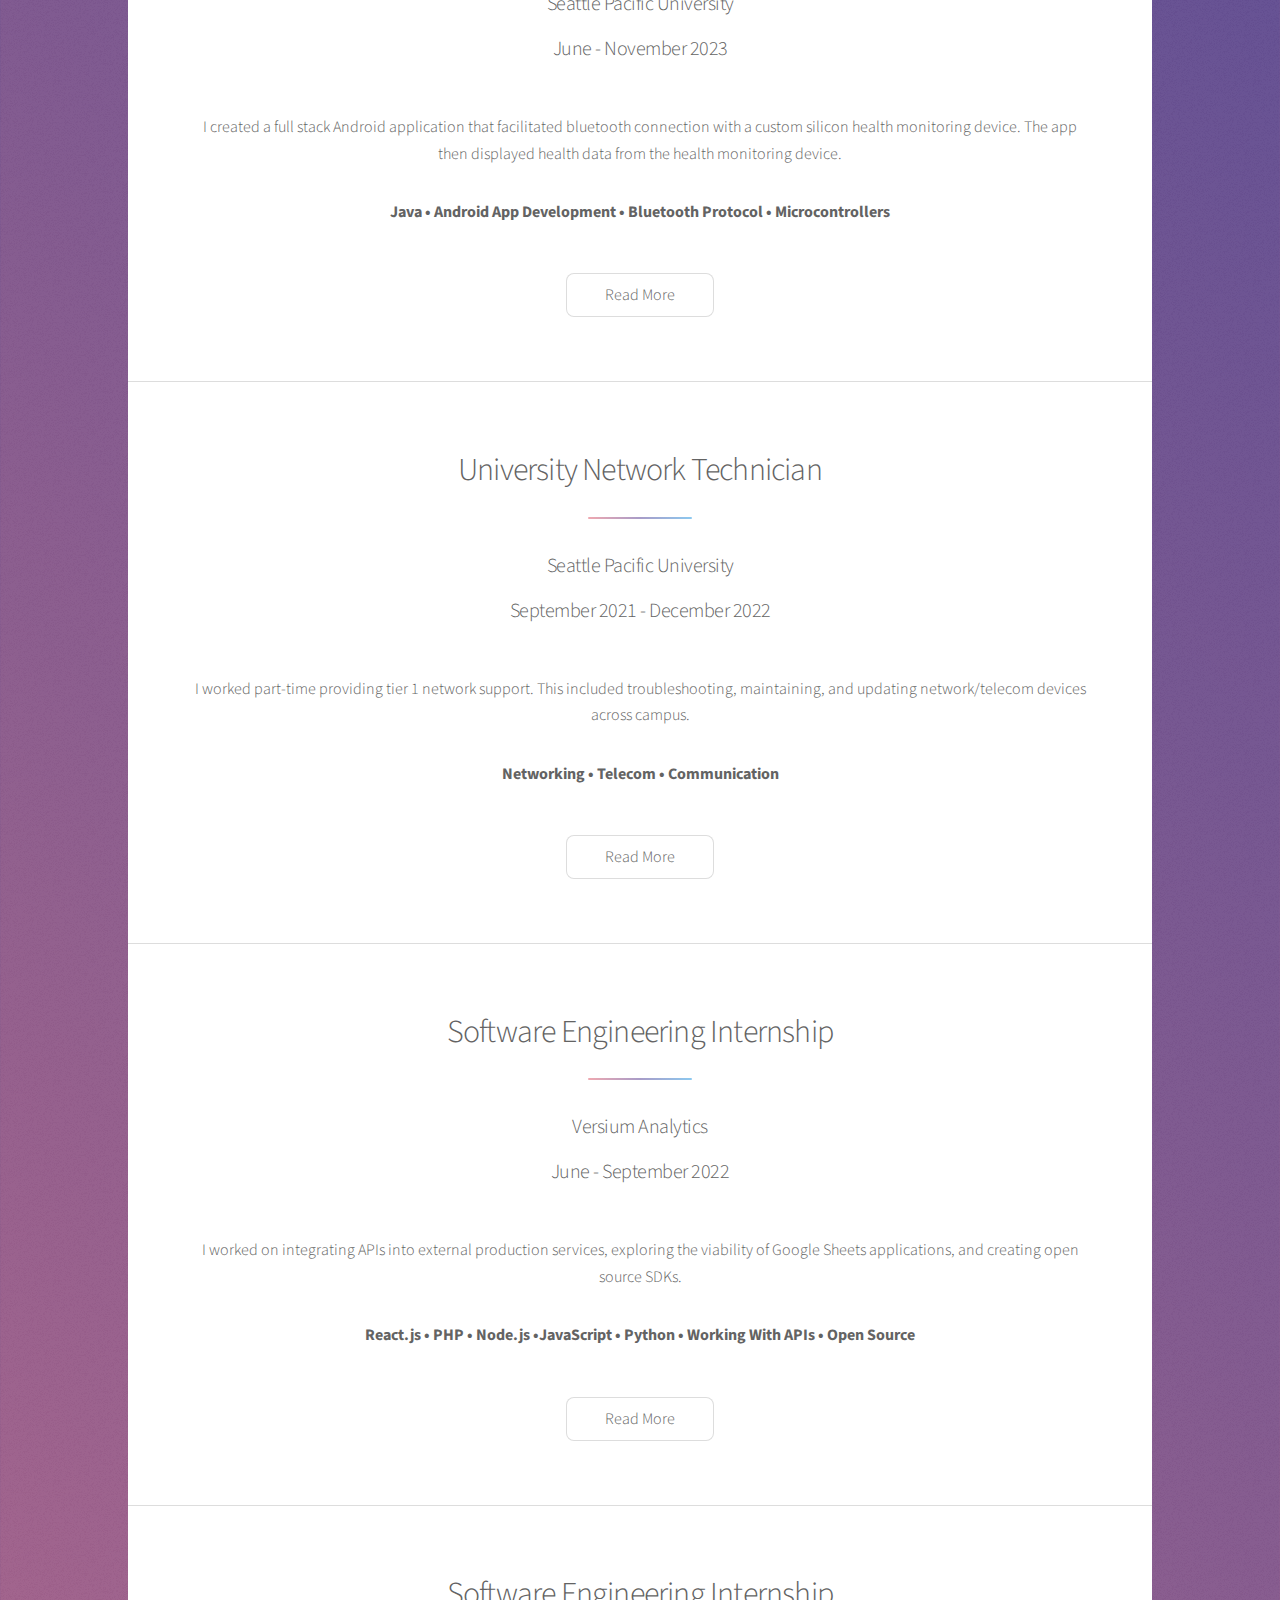
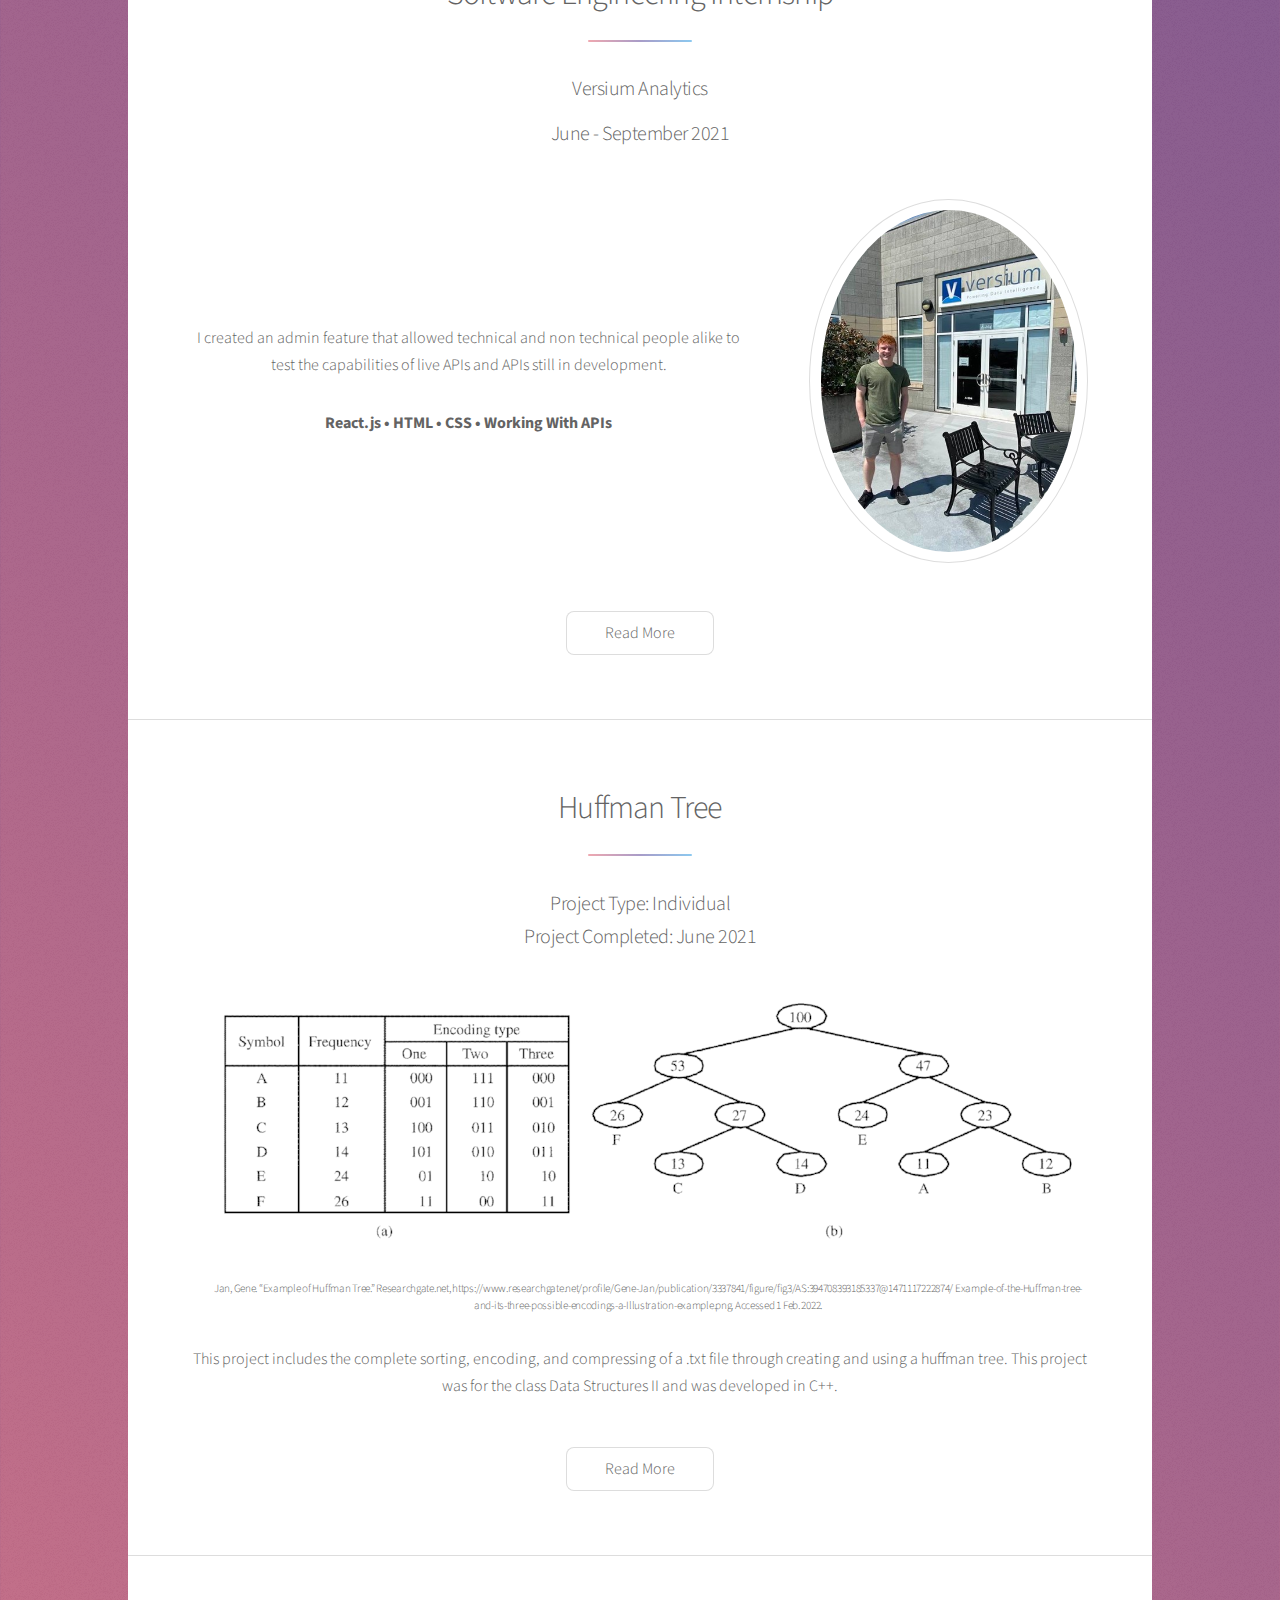
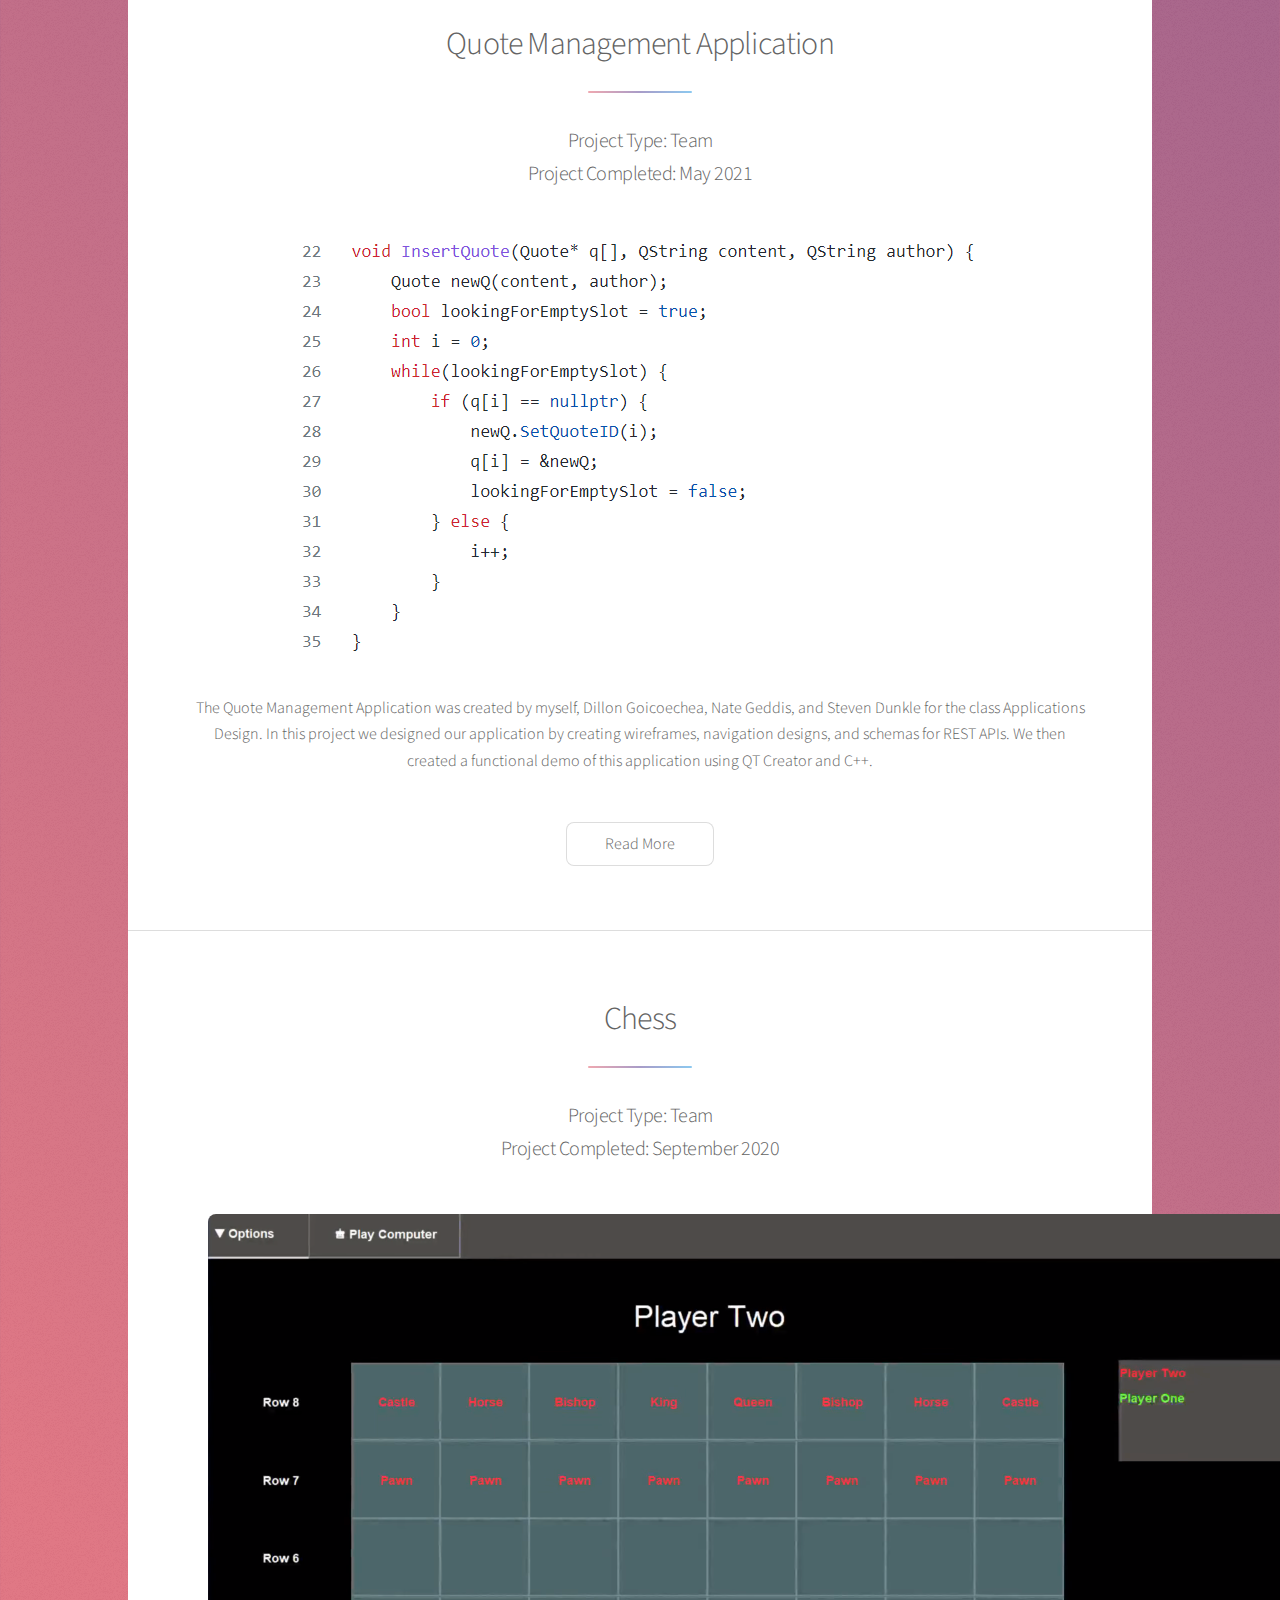
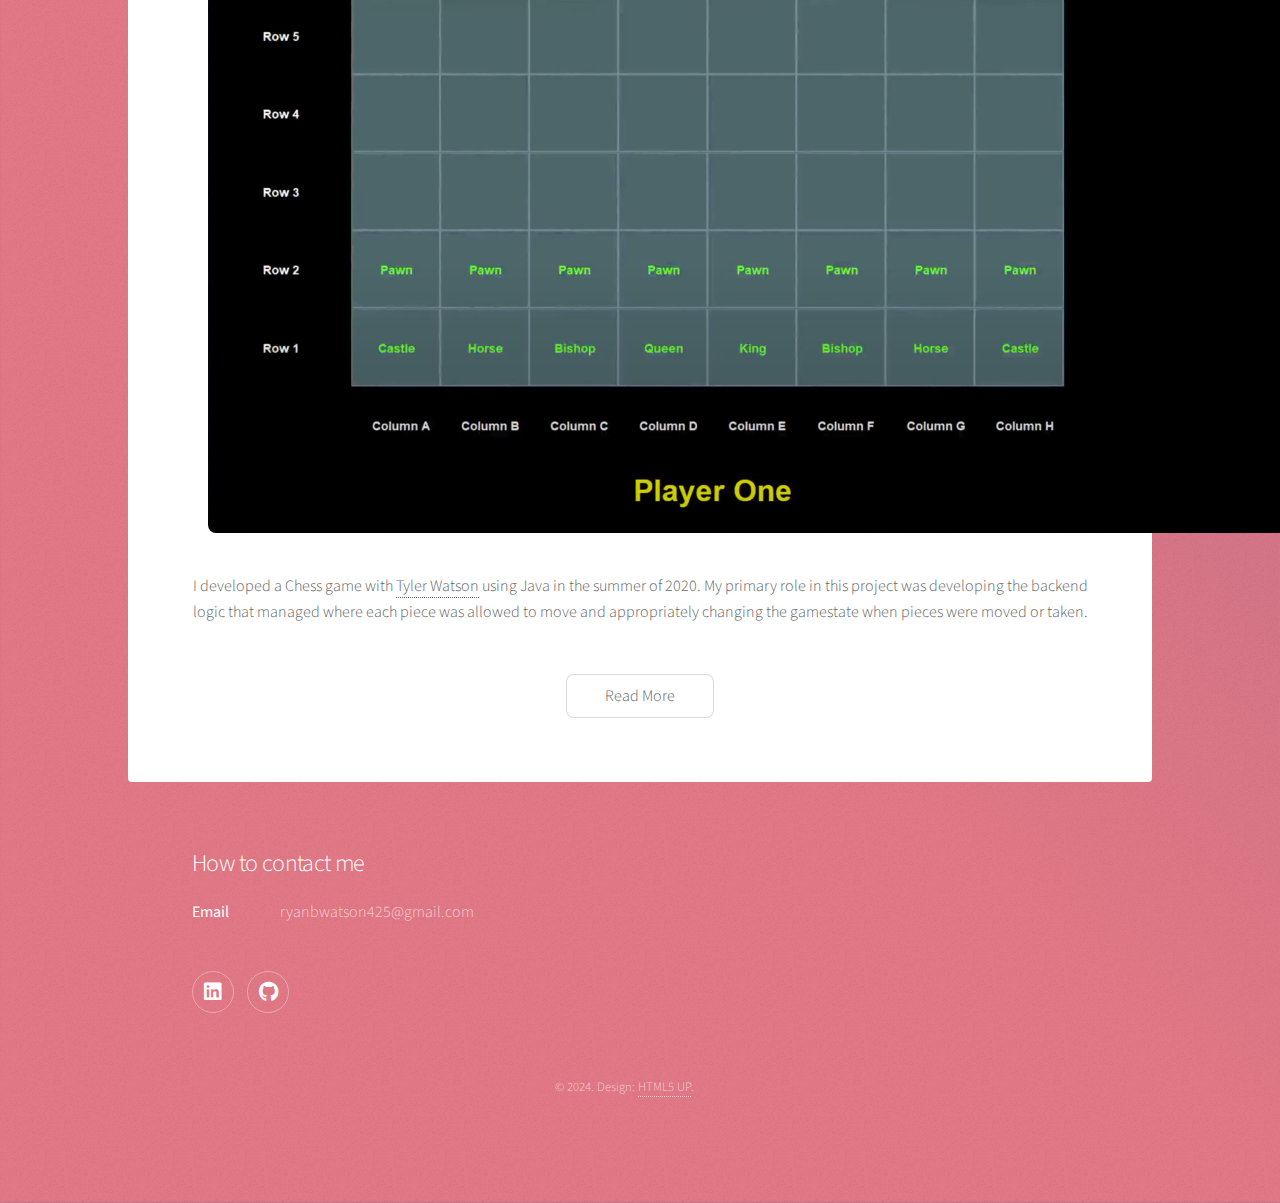
==== commit 79e74da3: "fixed styling of bullet points" ====
--- a/index.html
+++ b/index.html
@@ -66,12 +66,7 @@
 										I created a full stack Android application that facilitated bluetooth connection with a custom silicon health monitoring device. 
 										The app then displayed health data from the health monitoring device. 
 									</p>
-									<ul>
-										<li>Java</li>
-										<li>Android App Development</li>
-										<li>Bluetooth Protocol</li>
-										<li>Microcontrollers</li>
-									</ul>
+									<p class="ul">Java • Android App Development • Bluetooth Protocol • Microcontrollers</p>
 								</div>
 							</div>
 							<footer class="major">
@@ -89,13 +84,9 @@
 							<div class="spotlight">
 								<div class="content">
 									<p>
-										I worked part-time providing tier 1 network support and performed troubleshooting on network and telecom devices across campus. 
-									</p>
-									<ul>
-										<li>Networking</li>
-										<li>Telecom</li>
-										<li>Communication</li>
-									</ul>
+										I worked part-time providing tier 1 network support. This included troubleshooting, maintaining, and updating network/telecom devices across campus. 
+									</p>
+									<p class="ul">Networking • Telecom • Communication</p>
 								</div>
 							</div>
 							<footer class="major">
@@ -115,15 +106,7 @@
 									<p>
 										I worked on integrating APIs into external production services, exploring the viability of Google Sheets applications, and creating open source SDKs.
 									</p>
-									<ul>
-										<li>React.js</li>
-										<li>PHP</li>
-										<li>Node.js</li>
-										<li>JavaScript</li>
-										<li>Python</li>
-										<li>Working With APIs</li>
-										<li>Open Source</li>
-									</ul>
+									<p class="ul">React.js • PHP • Node.js •JavaScript • Python • Working With APIs • Open Source</p>
 								</div>
 							</div>
 							<footer class="major">
@@ -143,12 +126,7 @@
 									<p>
 										I created an admin feature that allowed technical and non technical people alike to test the capabilities of live APIs and APIs still in development.
 									</p>
-									<ul>
-										<li>React.js</li>
-										<li>Working With APIs</li>
-										<li>HTML</li>
-										<li>CSS</li>
-									</ul>
+									<p class="ul">React.js • HTML • CSS • Working With APIs</p>
 								</div>
 								<span class="image"><img src="images/Versium.jpg" alt="" /></span>
 							</div>
--- a/assets/css/main.css
+++ b/assets/css/main.css
@@ -2997,6 +2997,13 @@
 				margin: 0 0 2em 0;
 			}
 
+			.spotlight .content .ul {
+				font-weight: bold;
+				width: 75%;
+				margin-left: auto;
+				margin-right: auto;
+			}
+
 		.spotlight .image {
 			display: inline-block;
 			margin-left: 4em;
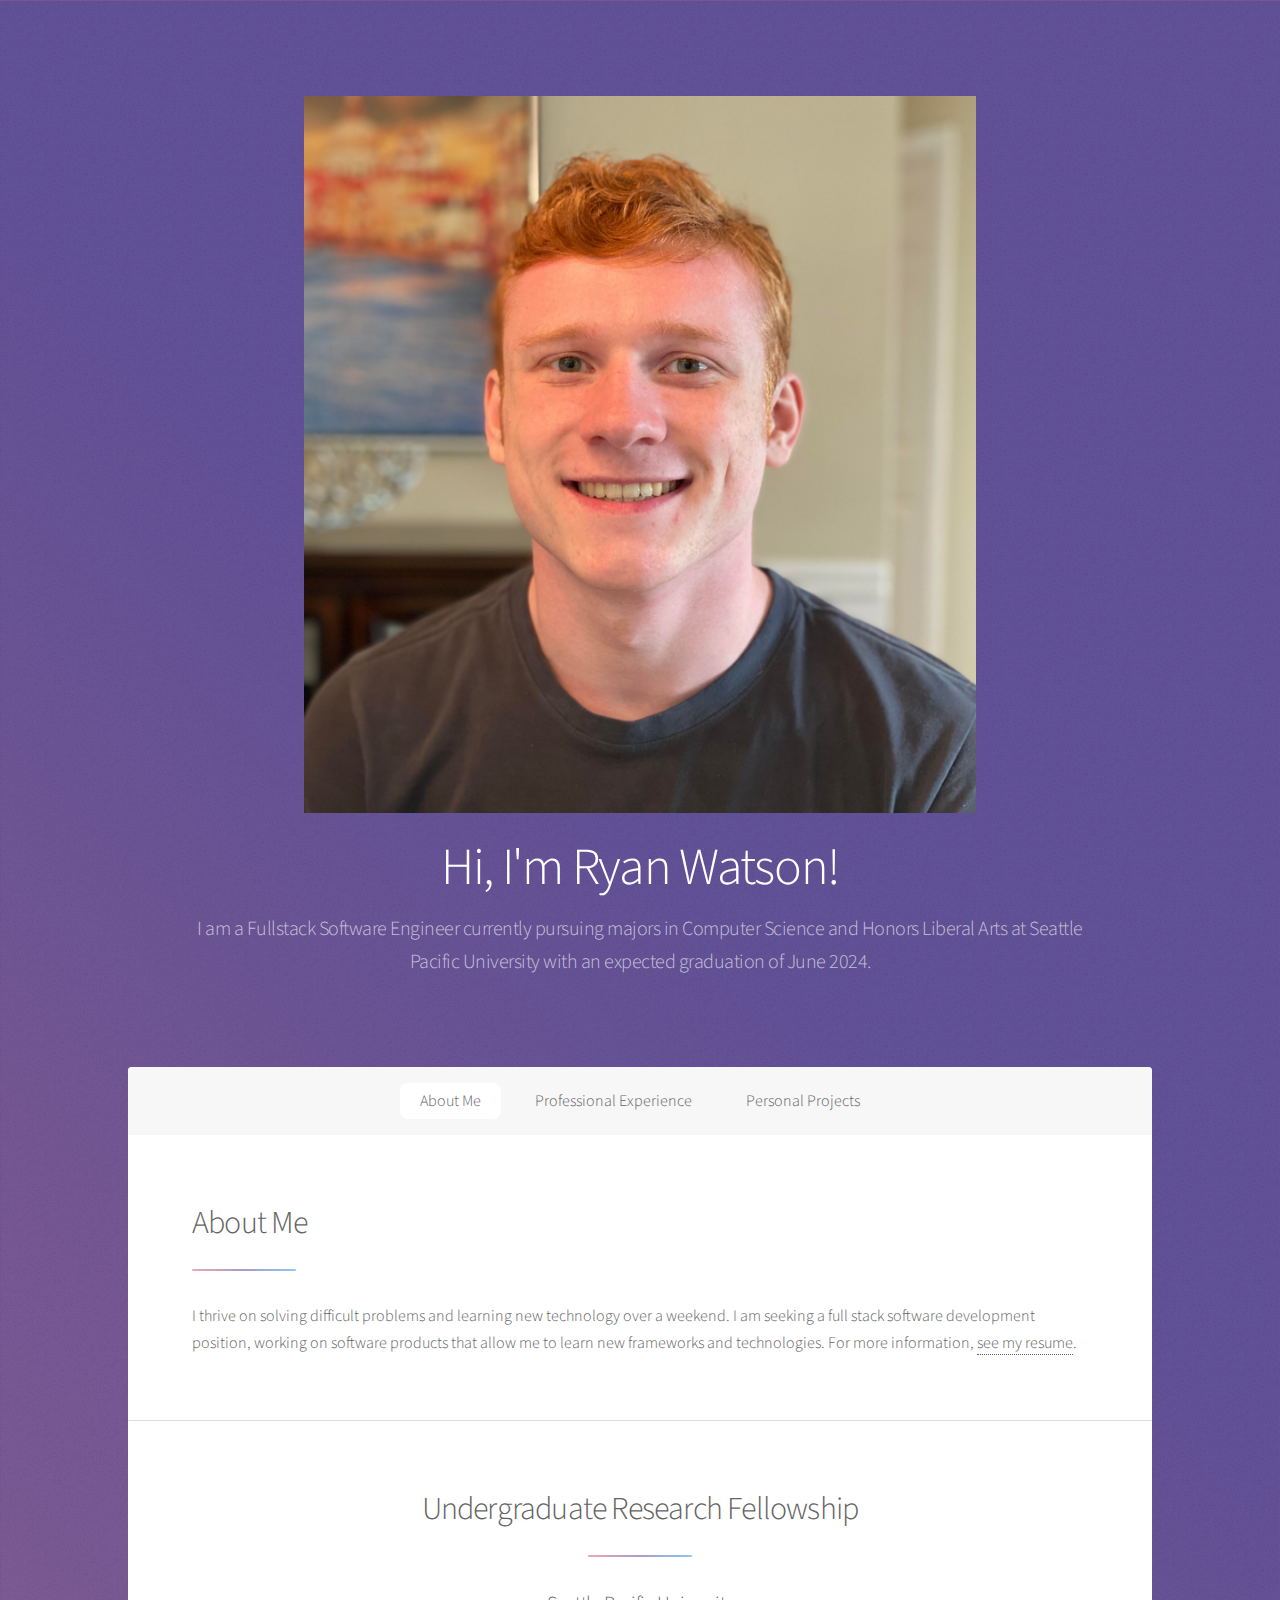
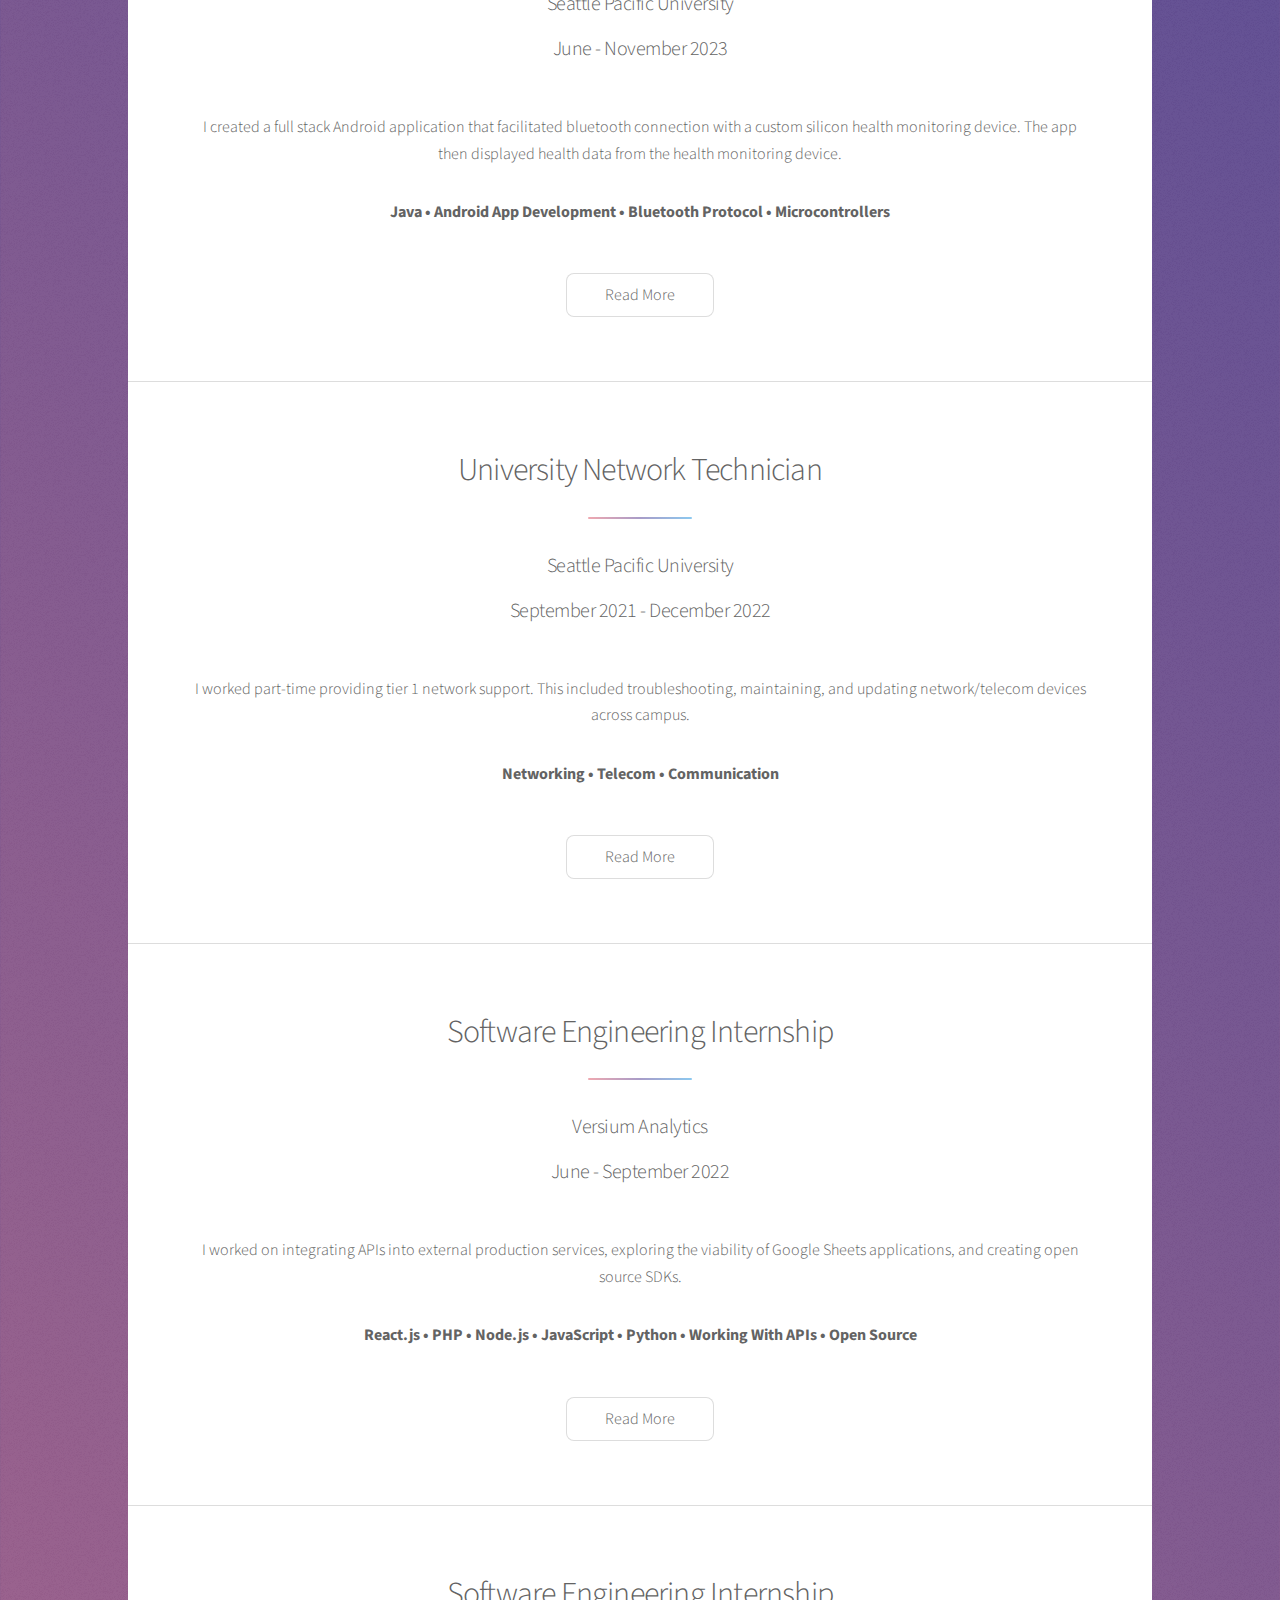
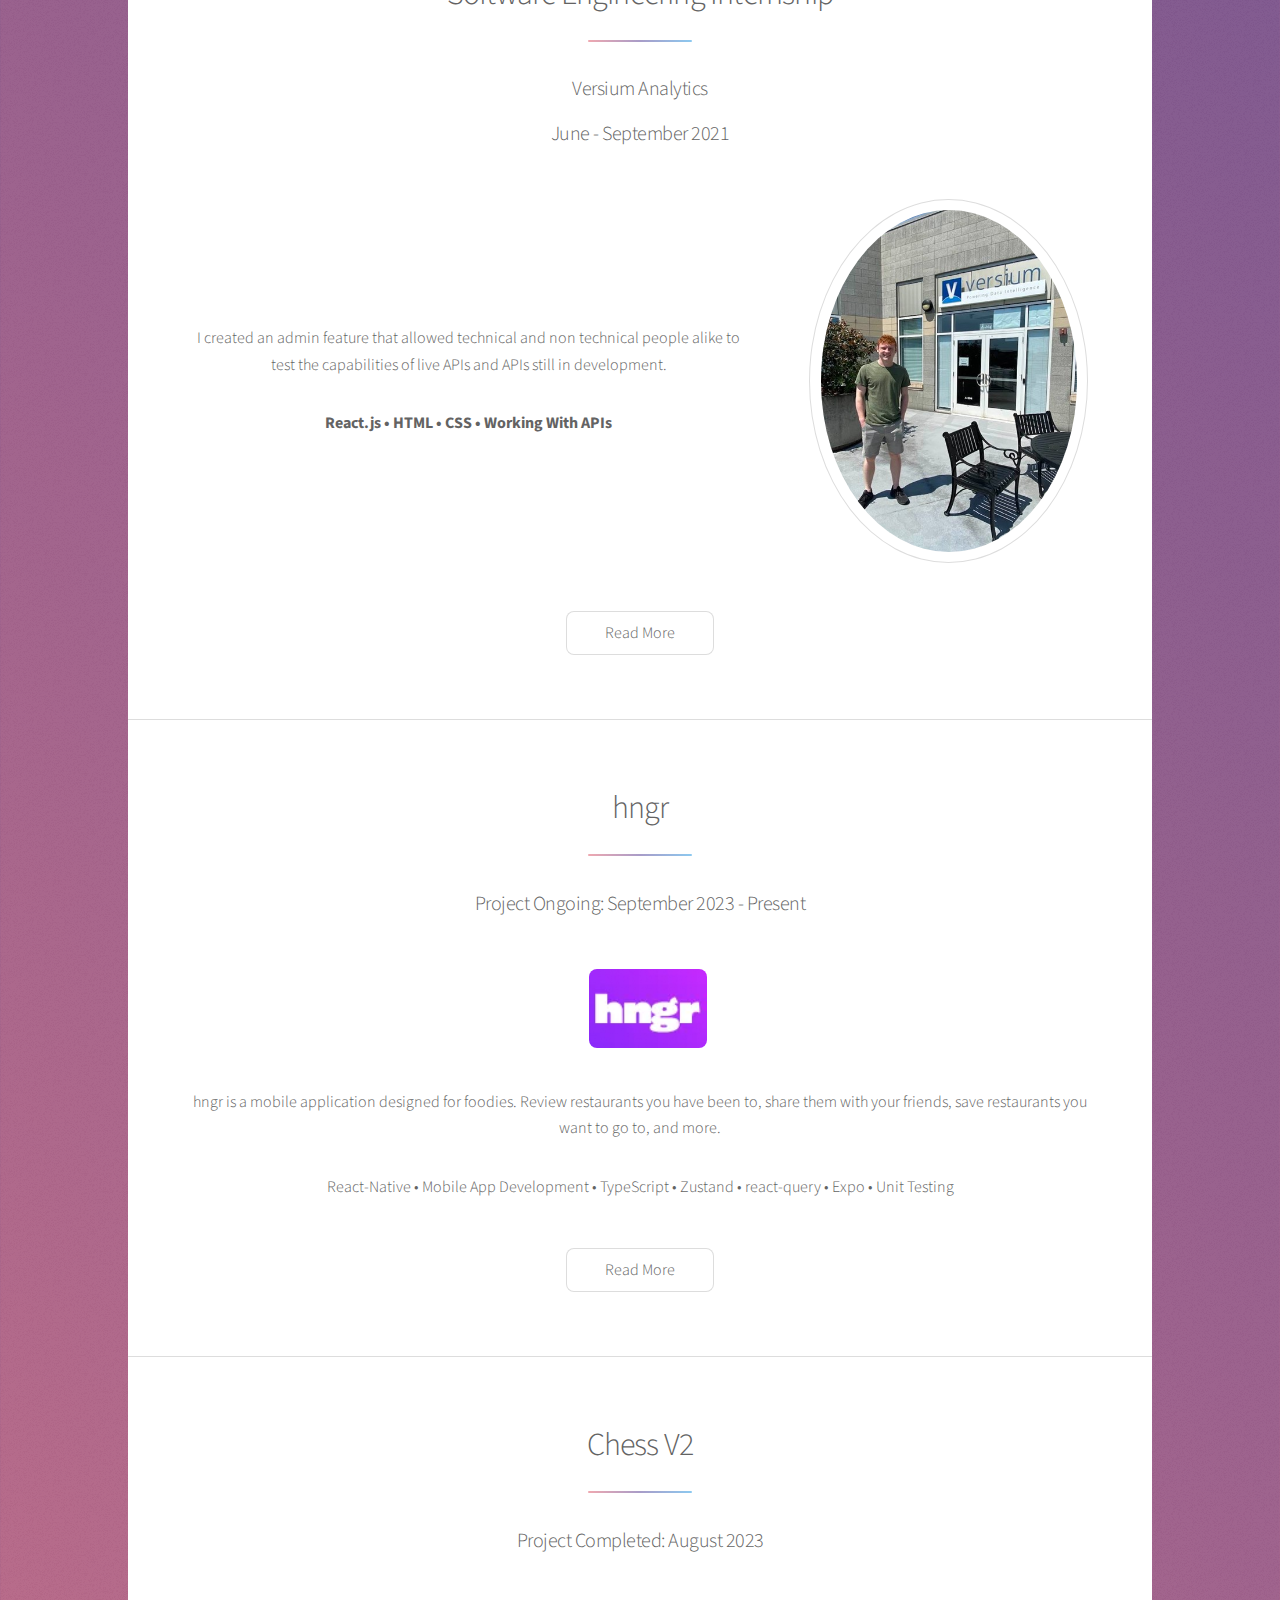
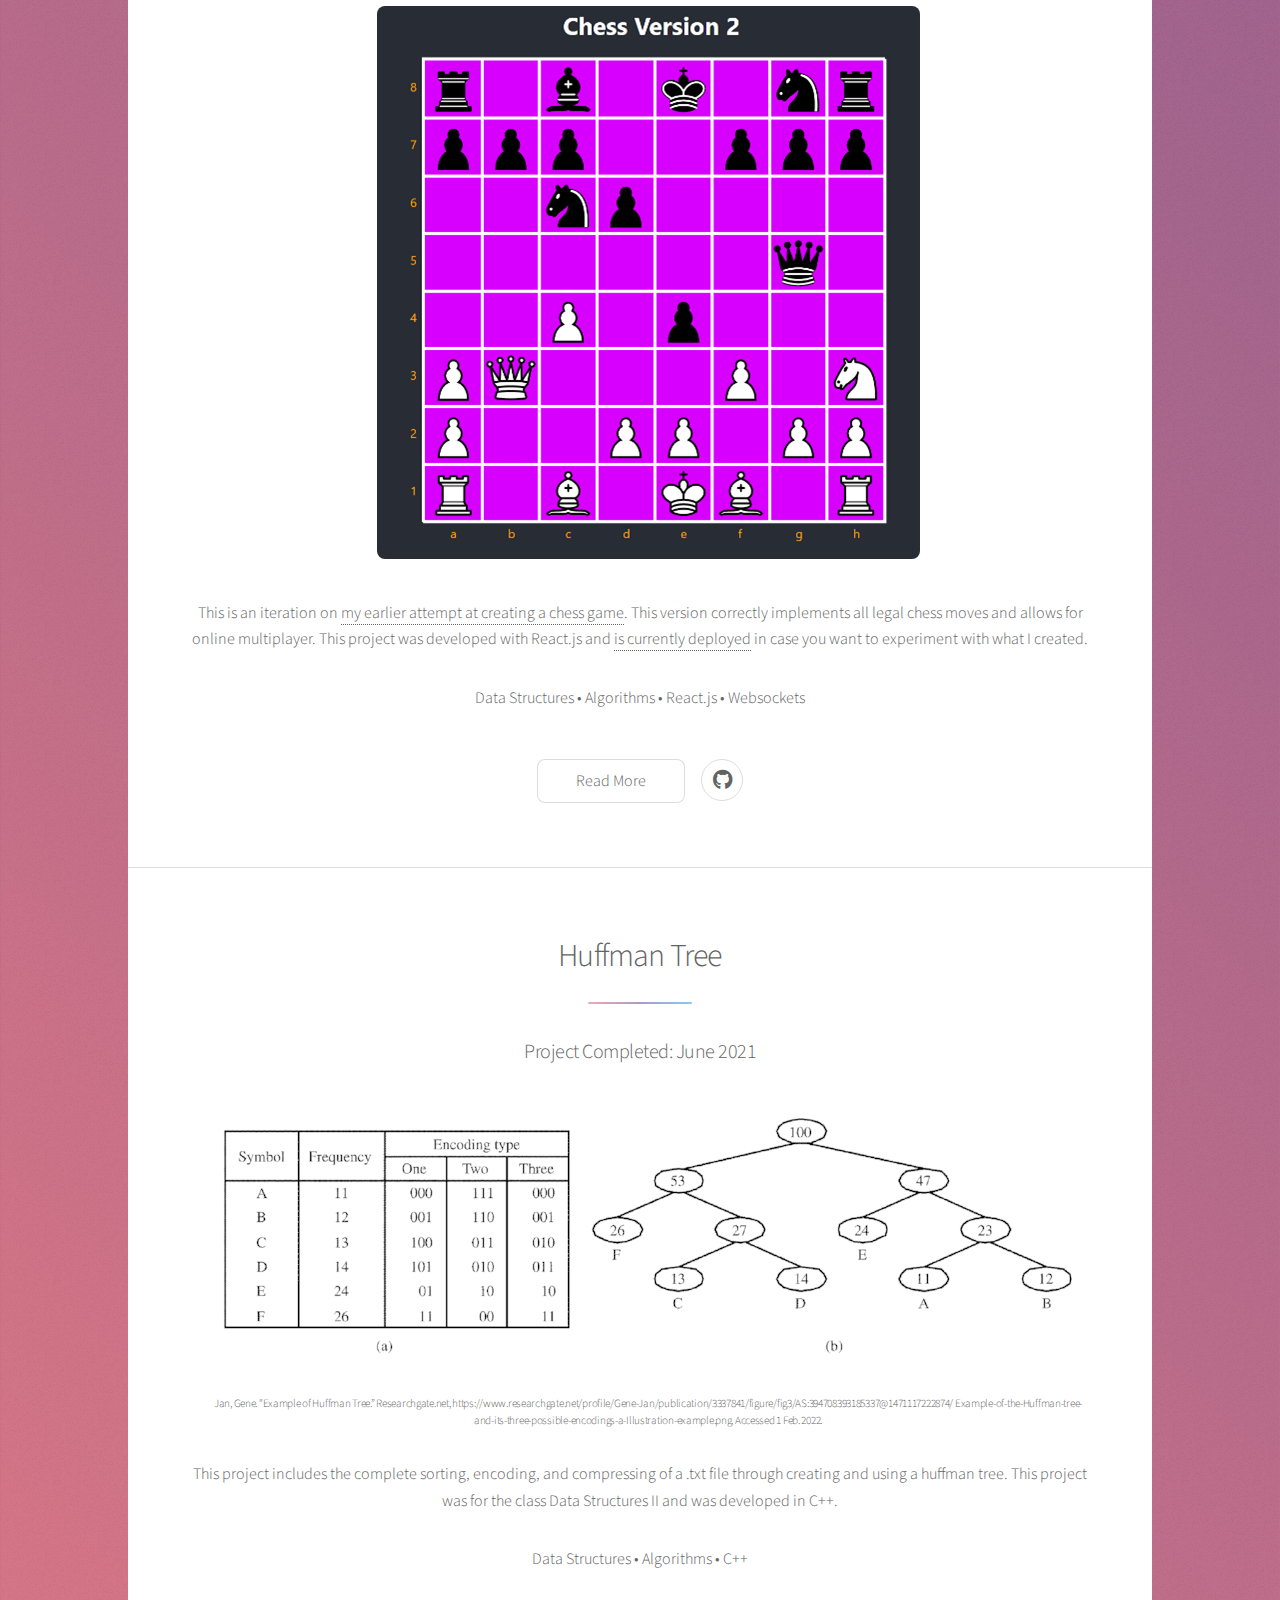
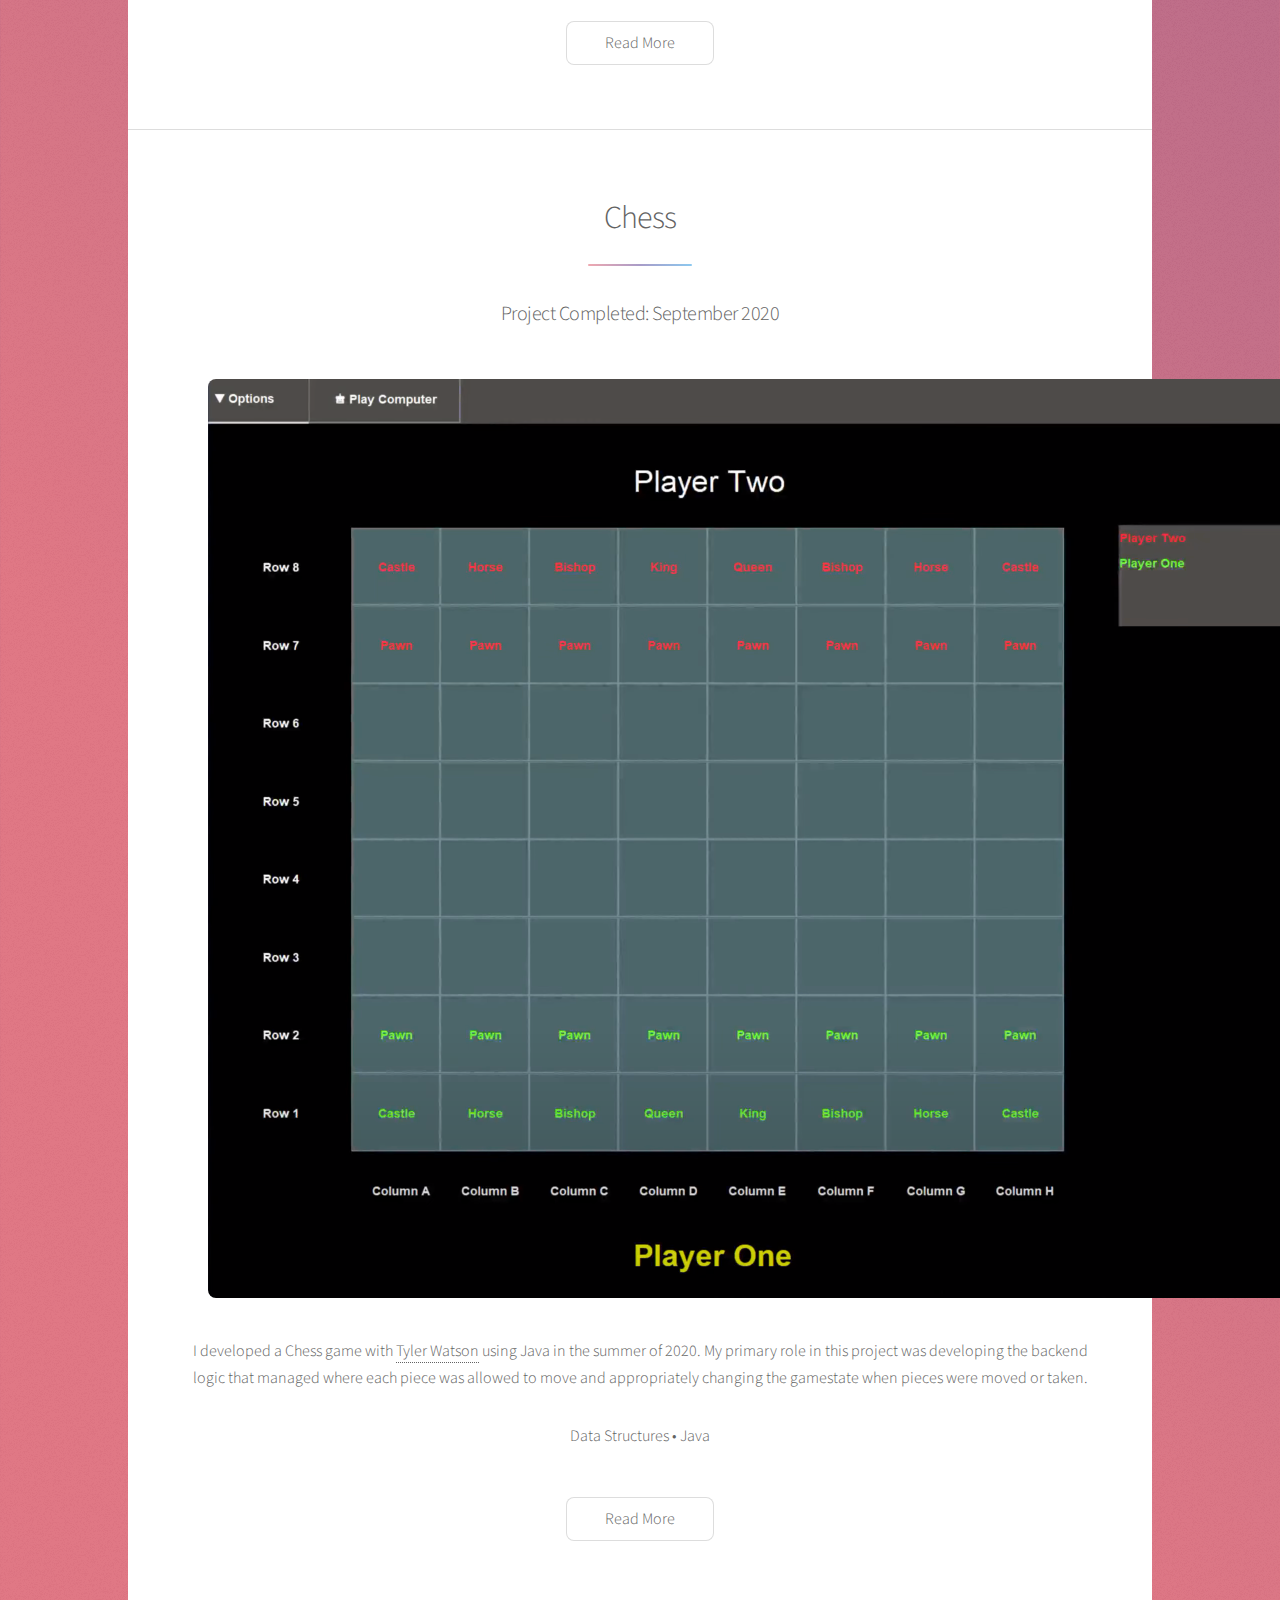
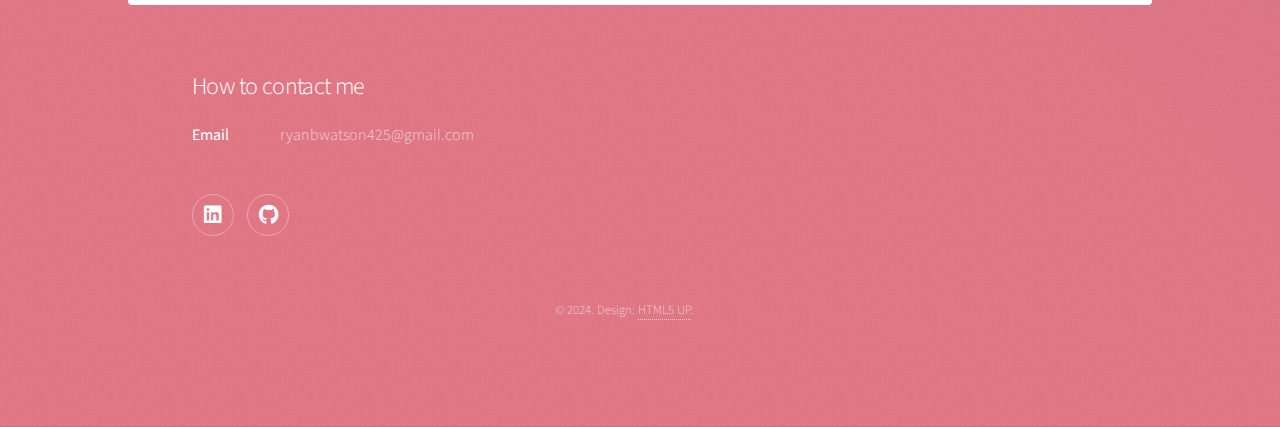
==== commit 7b64d3c7: "added personal projects" ====
--- a/index.html
+++ b/index.html
@@ -29,8 +29,8 @@
 					<nav id="nav">
 						<ul>
 							<li><a href="#intro" class="active">About Me</a></li>
-							<li><a href="#first">Professional Experience</a></li>
-							<li><a href="#second">Personal Projects</a></li>
+							<li><a href="#professionalExperience">Professional Experience</a></li>
+							<li><a href="#personalExperience">Personal Projects</a></li>
 						</ul>
 					</nav>
 
@@ -45,8 +45,8 @@
 											<h2>About Me</h2>
 										</header>
 										<p>I thrive on solving difficult problems and learning new technology over a weekend. I am seeking 
-											a full stack software development position, working on software products that allow me to learn new frameworks and 
-											software. For more information, 
+											a full stack software development position, working on software products that allow me to learn new frameworks and technologies. 
+											For more information, 
 										   <a href = "https://ryanwatson425.github.io/Resume%202_7_24.pdf" target = "_blank" >see my resume</a>.
 										</p>
 									</div>
@@ -54,7 +54,7 @@
 							</section>
 
 						<!-- First Section -->
-						<section id="first" class="main special">
+						<section id="professionalExperience" class="main special">
 							<header class="major">
 								<h2>Undergraduate Research Fellowship</h2>
 								<h3>Seattle Pacific University</h3>
@@ -75,7 +75,7 @@
 								</ul>
 							</footer>
 						</section>
-						<section class="main special">
+						<section id="cis" class="main special">
 							<header class="major">
 								<h2>University Network Technician</h2>
 								<h3>Seattle Pacific University</h3>
@@ -95,7 +95,7 @@
 								</ul>
 							</footer>
 						</section>
-						<section class="main special">
+						<section id="versium2022" class="main special">
 							<header class="major">
 								<h2>Software Engineering Internship</h2>
 								<h3>Versium Analytics</h3>
@@ -106,7 +106,7 @@
 									<p>
 										I worked on integrating APIs into external production services, exploring the viability of Google Sheets applications, and creating open source SDKs.
 									</p>
-									<p class="ul">React.js • PHP • Node.js •JavaScript • Python • Working With APIs • Open Source</p>
+									<p class="ul">React.js • PHP • Node.js • JavaScript • Python • Working With APIs • Open Source</p>
 								</div>
 							</div>
 							<footer class="major">
@@ -115,7 +115,7 @@
 								</ul>
 							</footer>
 						</section>
-						<section class="main special">
+						<section id="versium2021" class="main special">
 							<header class="major">
 								<h2>Software Engineering Internship</h2>
 								<h3>Versium Analytics</h3>
@@ -138,11 +138,54 @@
 						</section>
 
 						<!-- Second Section -->
-						<section id="second" class="main special">
+						<section id="personalExperience" class="main special">
+							<header class="major">
+								<h2>hngr</h2>
+								<p>Project Ongoing: September 2023 - Present</p>
+							</header>
+							<ul class="list-group list-group-vertical">
+								<span class="image"><img src="images/hngrLogo.png"></span>
+							</ul>
+							<div class="content">
+								<p>
+									hngr is a mobile application designed for foodies. Review restaurants you have been to, share them with your friends, save restaurants you want to go to, and more.
+								</p>
+								<p class="ul">React-Native • Mobile App Development • TypeScript • Zustand • react-query • Expo • Unit Testing</p>
+							</div>
+							<footer class="major">
+								<ul class="actions special">
+									<li><a href="hngr.html" class="button">Read More</a></li>
+								</ul>
+							</footer>
+						</section>
+						<section id="chessv2" class="main special">
+							<header class="major">
+								<h2>Chess V2</h2>
+								<p>Project Completed: August 2023</p>
+							</header>
+							<ul class="list-group list-group-vertical">
+								<span class="image"><img src="images/ChessV2.png"></span>
+							</ul>
+							<div class="content">
+								<p>
+									This is an iteration on <a href="index.html#chessv1">my earlier attempt at creating a chess game</a>. This version correctly implements all legal chess moves 
+									and allows for online multiplayer. This project was developed with React.js and <a href="https://checkmate-the-king.onrender.com/">is currently deployed</a> 
+									in case you want to experiment with what I created.
+								</p>
+								<p class="ul">Data Structures • Algorithms • React.js • Websockets</p>
+							</div>
+							<footer class="major">
+								<ul class="actions special">
+									<li><a href="chessv2.html" class="button">Read More</a></li>
+									<li><a href="https://github.com/Tyler-and-Ryan/ChessV2" class="icon brands fa-github alt"><span class="label">GitHub</span></a></li>
+								</ul>
+							</footer>
+						</section>
+
+						<section id="huffman" class="main special">
 							<header class="major">
 								<h2>Huffman Tree</h2>
-								<p>Project Type: Individual<br />
-								   Project Completed: June 2021</p>
+								<p>Project Completed: June 2021</p>
 							</header>
 							<ul class="list-group list-group-vertical">
 								<span class="image"><img src="images/Huffman1.png"></span>
@@ -157,6 +200,7 @@
 								<p>
 									This project includes the complete sorting, encoding, and compressing of a .txt file through creating and using a huffman tree. This project was for the class Data Structures II and was developed in C++.
 								</p>
+								<p class="ul">Data Structures • Algorithms • C++</p>
 							</div>
 							<footer class="major">
 								<ul class="actions special">
@@ -165,35 +209,10 @@
 							</footer>
 						</section>
 
-						<!-- Third Section -->
-						<section id="third" class="main special">
-							<header class="major">
-								<h2>Quote Management Application</h2>
-								<p>Project Type: Team<br />
-								   Project Completed: May 2021</p>
-							</header>
-							<ul class="list-group list-group-vertical">
-								<span class="image"><img src="images/QuoteManagement1.PNG"></span>
-							</ul>
-							<div class="content">
-								<p>
-									The Quote Management Application was created by myself, Dillon Goicoechea, Nate Geddis, and Steven Dunkle for the class Applications Design. In this project we designed our application by creating wireframes, 
-									navigation designs, and schemas for REST APIs. We then created a functional demo of this application using QT Creator and C++.
-								</p>
-							</div>
-							<footer class="major">
-								<ul class="actions special">
-									<li><a href="quote.html" class="button">Read More</a></li>
-								</ul>
-							</footer>
-						</section>
-
-						<!-- Fourth Section -->
-						<section id="fourth" class="main special">
+						<section id="chessv1" class="main special">
 							<header class="major">
 								<h2>Chess</h2>
-								<p>Project Type: Team<br />
-								   Project Completed: September 2020</p>
+								<p>Project Completed: September 2020</p>
 							</header>
 							<ul class="list-group list-group-vertical">
 								<span class="image"><img src="images/Chess1.PNG"></span>
@@ -203,6 +222,7 @@
 									I developed a Chess game with <a href="https://linkedin.com/in/tyler-w-75ab44132">Tyler Watson</a> using Java in the summer of 2020. My primary role in this project was developing the backend logic that managed where each piece was 
 									allowed to move and appropriately changing the gamestate when pieces were moved or taken.
 								</p>
+								<p class="ul">Data Structures • Java</p>
 							</div>
 							<footer class="major">
 								<ul class="actions special">
